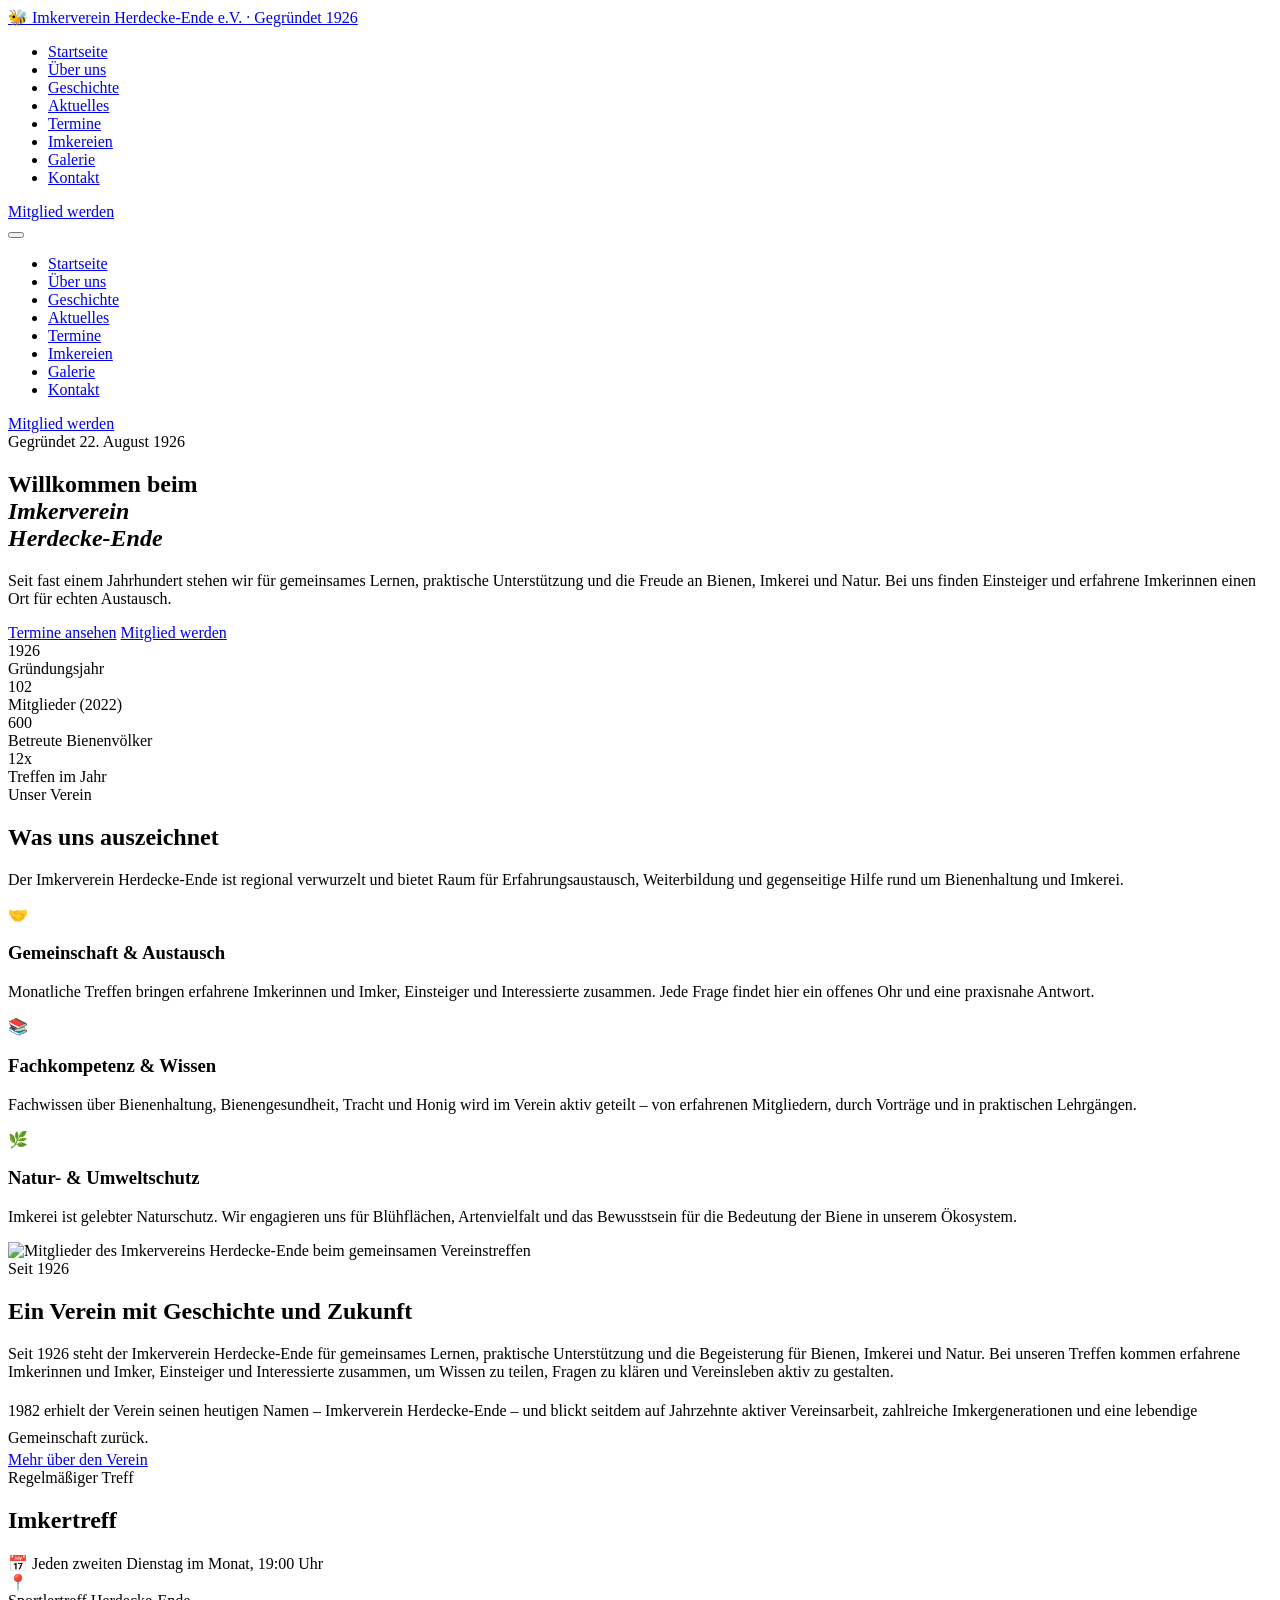
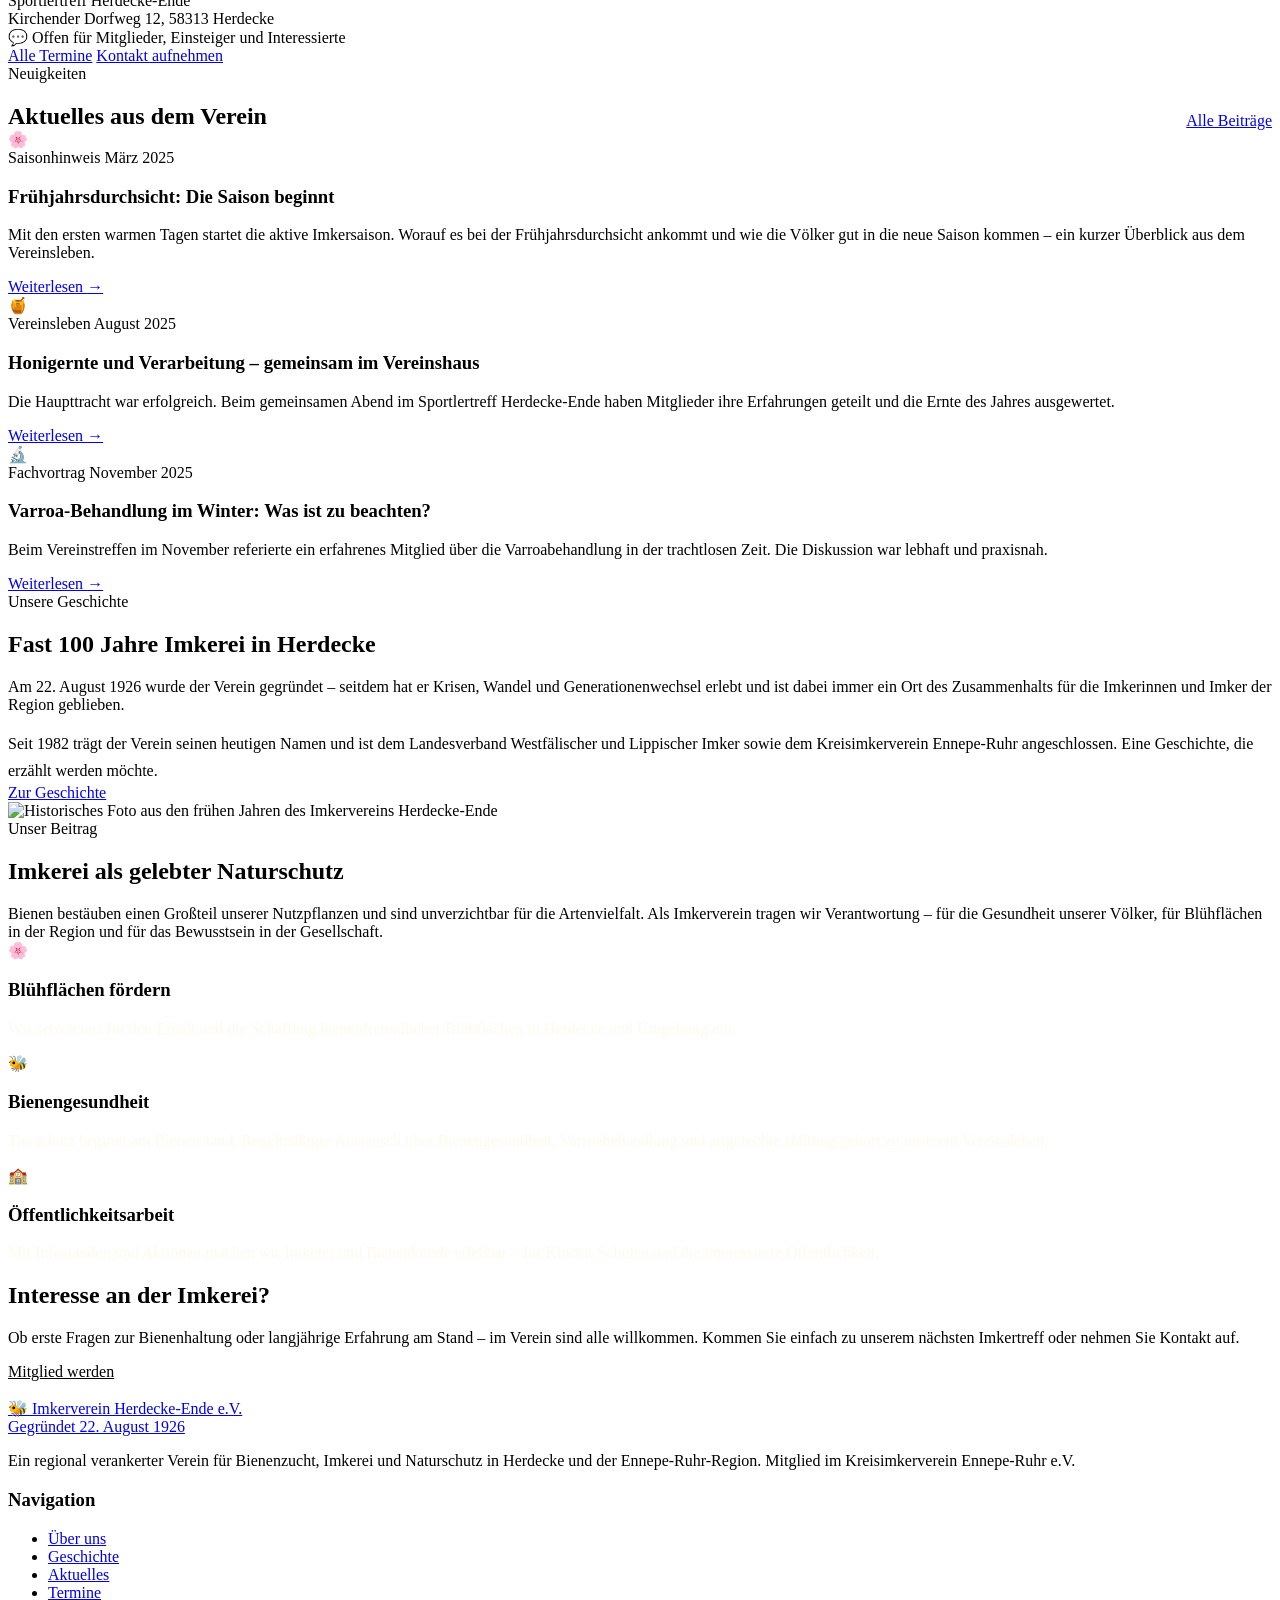
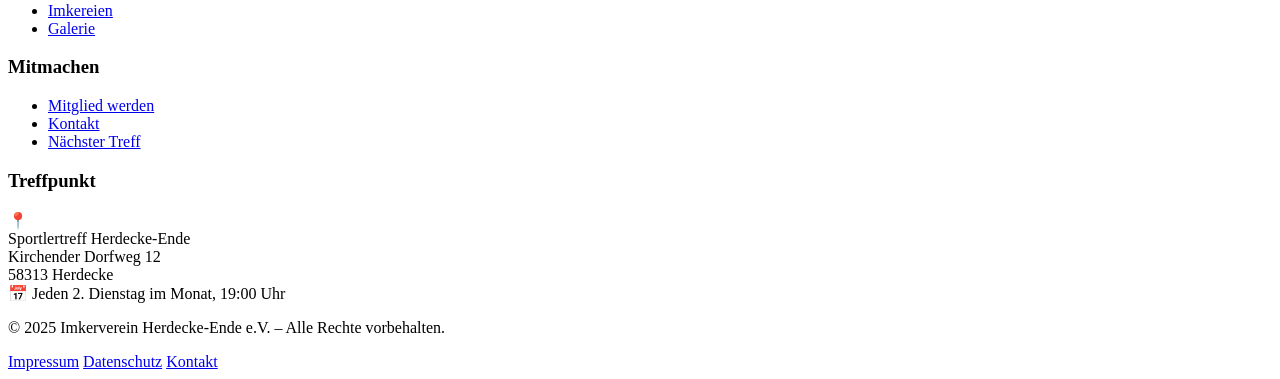
==== index.html @ 16ed1ea0 "Add files via upload" ====
<!DOCTYPE html>
<html lang="de">
<head>
  <meta charset="UTF-8">
  <meta name="viewport" content="width=device-width, initial-scale=1.0">
  <title>Imkerverein Herdecke-Ende e.V. – Seit 1926 für Bienen und Imkerei</title>
  <meta name="description" content="Der Imkerverein Herdecke-Ende e.V. vereint seit 1926 Imkerinnen und Imker aus der Region. Monatliche Treffen, Wissen, Gemeinschaft und Unterstützung für Einsteiger.">
  <meta name="robots" content="index, follow">
  <link rel="canonical" href="index.html">

  <!-- Favicon -->
  <link rel="icon" type="image/x-icon" href="icons/favicon.ico">

  <!-- Google Fonts -->
  <link rel="preconnect" href="https://fonts.googleapis.com">
  <link rel="preconnect" href="https://fonts.gstatic.com" crossorigin>
  <link href="https://fonts.googleapis.com/css2?family=Playfair+Display:ital,wght@0,400;0,600;0,700;1,400&family=Lora:ital,wght@0,400;0,500;1,400&family=Source+Sans+3:wght@300;400;500;600&display=swap" rel="stylesheet">

  <!-- Stylesheets -->
  <link rel="stylesheet" href="css/main.css">
  <link rel="stylesheet" href="css/components.css">
  <link rel="stylesheet" href="css/responsive.css">
</head>
<body>

  <!-- ============================================================
       SITE HEADER
       ============================================================ -->
  <header class="site-header" role="banner">
    <div class="container header-inner">

      <!-- Logo -->
      <a href="index.html" class="site-logo" aria-label="Imkerverein Herdecke-Ende e.V. – Zur Startseite">
        <span class="site-logo__icon" aria-hidden="true">🐝</span>
        <span class="site-logo__text">
          <span class="site-logo__name">Imkerverein Herdecke-Ende</span>
          <span class="site-logo__sub">e.V. · Gegründet 1926</span>
        </span>
      </a>

      <!-- Desktop Navigation -->
      <nav class="site-nav" aria-label="Hauptnavigation">
        <ul class="nav-list" role="list">
          <li class="nav-list__item"><a href="index.html" class="nav-list__link">Startseite</a></li>
          <li class="nav-list__item"><a href="ueber-uns.html" class="nav-list__link">Über uns</a></li>
          <li class="nav-list__item"><a href="geschichte.html" class="nav-list__link">Geschichte</a></li>
          <li class="nav-list__item"><a href="aktuelles.html" class="nav-list__link">Aktuelles</a></li>
          <li class="nav-list__item"><a href="termine.html" class="nav-list__link">Termine</a></li>
          <li class="nav-list__item"><a href="imkereien.html" class="nav-list__link">Imkereien</a></li>
          <li class="nav-list__item"><a href="galerie.html" class="nav-list__link">Galerie</a></li>
          <li class="nav-list__item"><a href="kontakt.html" class="nav-list__link">Kontakt</a></li>
        </ul>
        <a href="mitglied-werden.html" class="btn btn--primary btn--sm nav-cta">Mitglied werden</a>
      </nav>

      <!-- Hamburger Button (Mobile) -->
      <button class="hamburger" aria-label="Menü öffnen" aria-expanded="false" aria-controls="mobile-nav">
        <span class="hamburger__line"></span>
        <span class="hamburger__line"></span>
        <span class="hamburger__line"></span>
      </button>
    </div>
  </header>

  <!-- Mobile Navigation -->
  <nav class="mobile-nav" id="mobile-nav" aria-label="Mobile Navigation" aria-hidden="true">
    <ul class="mobile-nav__list" role="list">
      <li><a href="index.html" class="mobile-nav__link">Startseite</a></li>
      <li><a href="ueber-uns.html" class="mobile-nav__link">Über uns</a></li>
      <li><a href="geschichte.html" class="mobile-nav__link">Geschichte</a></li>
      <li><a href="aktuelles.html" class="mobile-nav__link">Aktuelles</a></li>
      <li><a href="termine.html" class="mobile-nav__link">Termine</a></li>
      <li><a href="imkereien.html" class="mobile-nav__link">Imkereien</a></li>
      <li><a href="galerie.html" class="mobile-nav__link">Galerie</a></li>
      <li><a href="kontakt.html" class="mobile-nav__link">Kontakt</a></li>
    </ul>
    <div class="mobile-nav__cta">
      <a href="mitglied-werden.html" class="btn btn--primary">Mitglied werden</a>
    </div>
  </nav>

  <!-- ============================================================
       MAIN CONTENT
       ============================================================ -->
  <main id="main-content">

    <!-- HERO SECTION -->
    <section class="hero" aria-label="Willkommensbanner">
      <!-- Bildplatzhalter: images/hero-bienenstand.jpg
           Motiv: Vereinsbienenstand im warmen Abendlicht -->
      <div
        class="hero__bg"
        style="background-image: url('images/hero-bienenstand.jpg');"
        role="img"
        aria-label="Bienenstand des Imkervereins Herdecke-Ende im Abendlicht"
      ></div>
      <div class="hero__overlay" aria-hidden="true"></div>

      <div class="container hero__content">
        <span class="hero__label">Gegründet 22. August 1926</span>
        <h1 class="hero__title">
          Willkommen beim<br>
          <em>Imkerverein<br>Herdecke-Ende</em>
        </h1>
        <p class="hero__sub">
          Seit fast einem Jahrhundert stehen wir für gemeinsames Lernen, praktische Unterstützung
          und die Freude an Bienen, Imkerei und Natur. Bei uns finden Einsteiger und erfahrene
          Imkerinnen einen Ort für echten Austausch.
        </p>
        <div class="hero__actions">
          <a href="termine.html" class="btn btn--primary btn--lg">Termine ansehen</a>
          <a href="mitglied-werden.html" class="btn btn--outline-light btn--lg">Mitglied werden</a>
        </div>
      </div>
    </section>

    <!-- STATISTIK-LEISTE -->
    <section class="stats-bar" aria-label="Vereinszahlen auf einen Blick">
      <div class="container">
        <div class="stats-grid">
          <div class="stat-item reveal">
            <div class="stat-item__number">1926</div>
            <div class="stat-item__label">Gründungsjahr</div>
          </div>
          <div class="stat-item reveal reveal--delay-1">
            <div class="stat-item__number">102</div>
            <div class="stat-item__label">Mitglieder (2022)</div>
          </div>
          <div class="stat-item reveal reveal--delay-2">
            <div class="stat-item__number">600</div>
            <div class="stat-item__label">Betreute Bienenvölker</div>
          </div>
          <div class="stat-item reveal reveal--delay-3">
            <div class="stat-item__number">12x</div>
            <div class="stat-item__label">Treffen im Jahr</div>
          </div>
        </div>
      </div>
    </section>

    <!-- WAS UNS AUSZEICHNET -->
    <section class="section" aria-labelledby="auszeichnet-heading">
      <div class="container">
        <div class="text-center" style="margin-bottom: var(--space-12);">
          <span class="section-label">Unser Verein</span>
          <h2 class="section-title" id="auszeichnet-heading">Was uns auszeichnet</h2>
          <p class="section-intro">
            Der Imkerverein Herdecke-Ende ist regional verwurzelt und bietet Raum für
            Erfahrungsaustausch, Weiterbildung und gegenseitige Hilfe rund um
            Bienenhaltung und Imkerei.
          </p>
        </div>

        <div class="feature-cards">
          <!-- Karte 1 -->
          <div class="feature-card reveal">
            <div class="feature-card__icon" aria-hidden="true">🤝</div>
            <h3 class="feature-card__title">Gemeinschaft & Austausch</h3>
            <p class="feature-card__text">
              Monatliche Treffen bringen erfahrene Imkerinnen und Imker, Einsteiger und
              Interessierte zusammen. Jede Frage findet hier ein offenes Ohr und eine
              praxisnahe Antwort.
            </p>
          </div>
          <!-- Karte 2 -->
          <div class="feature-card reveal reveal--delay-1">
            <div class="feature-card__icon" aria-hidden="true">📚</div>
            <h3 class="feature-card__title">Fachkompetenz & Wissen</h3>
            <p class="feature-card__text">
              Fachwissen über Bienenhaltung, Bienengesundheit, Tracht und Honig wird im
              Verein aktiv geteilt – von erfahrenen Mitgliedern, durch Vorträge und in
              praktischen Lehrgängen.
            </p>
          </div>
          <!-- Karte 3 -->
          <div class="feature-card reveal reveal--delay-2">
            <div class="feature-card__icon" aria-hidden="true">🌿</div>
            <h3 class="feature-card__title">Natur- & Umweltschutz</h3>
            <p class="feature-card__text">
              Imkerei ist gelebter Naturschutz. Wir engagieren uns für Blühflächen,
              Artenvielfalt und das Bewusstsein für die Bedeutung der Biene in
              unserem Ökosystem.
            </p>
          </div>
        </div>
      </div>
    </section>

    <!-- ÜBER UNS VORSCHAU -->
    <section class="section section--alt" aria-labelledby="intro-heading">
      <div class="container">
        <div class="info-split">
          <div class="info-split__image reveal">
            <!-- Bildplatzhalter: images/verein-treffen.jpg
                 Motiv: Vereinsmitglieder im Austausch bei einem Imkertreff -->
            <img
              src="images/verein-treffen.jpg"
              alt="Mitglieder des Imkervereins Herdecke-Ende beim gemeinsamen Vereinstreffen"
              class="info-split__img"
            >
          </div>
          <div class="info-split__content reveal reveal--delay-1">
            <span class="section-label">Seit 1926</span>
            <h2 class="section-title" id="intro-heading">Ein Verein mit Geschichte und Zukunft</h2>
            <p class="section-intro" style="margin-bottom: var(--space-5);">
              Seit 1926 steht der Imkerverein Herdecke-Ende für gemeinsames Lernen, praktische
              Unterstützung und die Begeisterung für Bienen, Imkerei und Natur. Bei unseren
              Treffen kommen erfahrene Imkerinnen und Imker, Einsteiger und Interessierte
              zusammen, um Wissen zu teilen, Fragen zu klären und Vereinsleben aktiv zu gestalten.
            </p>
            <p style="font-size: var(--fs-sm); color: var(--color-text-muted); line-height: 1.7; margin-bottom: var(--space-8);">
              1982 erhielt der Verein seinen heutigen Namen – Imkerverein Herdecke-Ende –
              und blickt seitdem auf Jahrzehnte aktiver Vereinsarbeit, zahlreiche
              Imkergenerationen und eine lebendige Gemeinschaft zurück.
            </p>
            <a href="ueber-uns.html" class="btn btn--secondary">Mehr über den Verein</a>
          </div>
        </div>
      </div>
    </section>

    <!-- IMKERTREFF-HIGHLIGHT -->
    <section class="section" aria-labelledby="treff-heading">
      <div class="container">
        <div class="treff-highlight reveal" role="region" aria-labelledby="treff-heading">
          <div class="treff-highlight__info">
            <span class="treff-highlight__label">Regelmäßiger Treff</span>
            <h2 class="treff-highlight__title" id="treff-heading">Imkertreff</h2>
            <div class="treff-highlight__details">
              <div class="treff-detail">
                <span class="treff-detail__icon" aria-hidden="true">📅</span>
                <span>Jeden zweiten Dienstag im Monat, 19:00 Uhr</span>
              </div>
              <div class="treff-detail">
                <span class="treff-detail__icon" aria-hidden="true">📍</span>
                <address style="font-style: normal;">
                  Sportlertreff Herdecke-Ende<br>
                  Kirchender Dorfweg 12, 58313 Herdecke
                </address>
              </div>
              <div class="treff-detail">
                <span class="treff-detail__icon" aria-hidden="true">💬</span>
                <span>Offen für Mitglieder, Einsteiger und Interessierte</span>
              </div>
            </div>
          </div>
          <div class="treff-highlight__action">
            <a href="termine.html" class="btn btn--outline-light">Alle Termine</a>
            <a href="kontakt.html" class="btn btn--outline-light">Kontakt aufnehmen</a>
          </div>
        </div>
      </div>
    </section>

    <!-- NEUIGKEITEN VORSCHAU -->
    <section class="section section--alt" aria-labelledby="news-heading">
      <div class="container">
        <div style="display: flex; align-items: flex-end; justify-content: space-between; margin-bottom: var(--space-10); flex-wrap: wrap; gap: var(--space-4);">
          <div>
            <span class="section-label">Neuigkeiten</span>
            <h2 class="section-title" id="news-heading" style="margin-bottom: 0;">Aktuelles aus dem Verein</h2>
          </div>
          <a href="aktuelles.html" class="btn btn--secondary btn--sm">Alle Beiträge</a>
        </div>

        <div class="news-grid">
          <!-- News-Karte 1 -->
          <article class="news-card reveal" aria-label="Beitrag: Frühjahrsstart 2025">
            <!-- Bildplatzhalter: images/news-fruehjahr.jpg – Motiv: Frühjahrsdurchsicht am Bienenvolk -->
            <div class="news-card__img news-card__img--placeholder" aria-label="Imker bei der Frühjahrsdurchsicht">🌸</div>
            <div class="news-card__body">
              <div class="news-card__meta">
                <span class="news-card__category">Saisonhinweis</span>
                <span class="news-card__date">März 2025</span>
              </div>
              <h3 class="news-card__title">Frühjahrsdurchsicht: Die Saison beginnt</h3>
              <p class="news-card__text">
                Mit den ersten warmen Tagen startet die aktive Imkersaison. Worauf es bei der
                Frühjahrsdurchsicht ankommt und wie die Völker gut in die neue Saison kommen –
                ein kurzer Überblick aus dem Vereinsleben.
              </p>
              <a href="aktuelles.html" class="card__link">Weiterlesen <span class="arrow" aria-hidden="true">→</span></a>
            </div>
          </article>

          <!-- News-Karte 2 -->
          <article class="news-card reveal reveal--delay-1" aria-label="Beitrag: Honigernte">
            <!-- Bildplatzhalter: images/news-honigernte.jpg – Motiv: Honigwaben oder Honigernte -->
            <div class="news-card__img news-card__img--placeholder" aria-label="Honigwaben bei der Ernte">🍯</div>
            <div class="news-card__body">
              <div class="news-card__meta">
                <span class="news-card__category">Vereinsleben</span>
                <span class="news-card__date">August 2025</span>
              </div>
              <h3 class="news-card__title">Honigernte und Verarbeitung – gemeinsam im Vereinshaus</h3>
              <p class="news-card__text">
                Die Haupttracht war erfolgreich. Beim gemeinsamen Abend im Sportlertreff
                Herdecke-Ende haben Mitglieder ihre Erfahrungen geteilt und die Ernte des
                Jahres ausgewertet.
              </p>
              <a href="aktuelles.html" class="card__link">Weiterlesen <span class="arrow" aria-hidden="true">→</span></a>
            </div>
          </article>

          <!-- News-Karte 3 -->
          <article class="news-card reveal reveal--delay-2" aria-label="Beitrag: Vortrag Bienengesundheit">
            <!-- Bildplatzhalter: images/news-vortrag.jpg – Motiv: Vortrag oder gemeinsames Lernen -->
            <div class="news-card__img news-card__img--placeholder" aria-label="Fachvortrag im Vereinsraum">🔬</div>
            <div class="news-card__body">
              <div class="news-card__meta">
                <span class="news-card__category">Fachvortrag</span>
                <span class="news-card__date">November 2025</span>
              </div>
              <h3 class="news-card__title">Varroa-Behandlung im Winter: Was ist zu beachten?</h3>
              <p class="news-card__text">
                Beim Vereinstreffen im November referierte ein erfahrenes Mitglied über die
                Varroabehandlung in der trachtlosen Zeit. Die Diskussion war lebhaft und
                praxisnah.
              </p>
              <a href="aktuelles.html" class="card__link">Weiterlesen <span class="arrow" aria-hidden="true">→</span></a>
            </div>
          </article>
        </div>
      </div>
    </section>

    <!-- GESCHICHTE VORSCHAU -->
    <section class="section" aria-labelledby="history-preview-heading">
      <div class="container">
        <div class="info-split info-split--reverse">
          <div class="info-split__content reveal">
            <span class="section-label">Unsere Geschichte</span>
            <h2 class="section-title" id="history-preview-heading">Fast 100 Jahre Imkerei in Herdecke</h2>
            <p class="section-intro" style="margin-bottom: var(--space-5);">
              Am 22. August 1926 wurde der Verein gegründet – seitdem hat er Krisen,
              Wandel und Generationenwechsel erlebt und ist dabei immer ein Ort des
              Zusammenhalts für die Imkerinnen und Imker der Region geblieben.
            </p>
            <p style="font-size: var(--fs-sm); color: var(--color-text-muted); line-height: 1.7; margin-bottom: var(--space-8);">
              Seit 1982 trägt der Verein seinen heutigen Namen und ist dem Landesverband
              Westfälischer und Lippischer Imker sowie dem Kreisimkerverein Ennepe-Ruhr
              angeschlossen. Eine Geschichte, die erzählt werden möchte.
            </p>
            <a href="geschichte.html" class="btn btn--secondary">Zur Geschichte</a>
          </div>
          <div class="info-split__image reveal reveal--delay-1">
            <!-- Bildplatzhalter: images/geschichte-altes-foto.jpg
                 Motiv: historisch anmutendes Vereins- oder Imkereifoto -->
            <img
              src="images/geschichte-altes-foto.jpg"
              alt="Historisches Foto aus den frühen Jahren des Imkervereins Herdecke-Ende"
              class="info-split__img"
            >
          </div>
        </div>
      </div>
    </section>

    <!-- VERTRAUEN / NATURSCHUTZ -->
    <section class="section section--dark" aria-labelledby="naturschutz-heading">
      <div class="container">
        <div class="text-center">
          <span class="section-label" style="color: var(--color-honey-light);">Unser Beitrag</span>
          <h2 class="section-title section-title--light" id="naturschutz-heading">Imkerei als gelebter Naturschutz</h2>
          <p class="section-intro section-intro--light" style="margin: 0 auto var(--space-12);">
            Bienen bestäuben einen Großteil unserer Nutzpflanzen und sind unverzichtbar für die Artenvielfalt.
            Als Imkerverein tragen wir Verantwortung – für die Gesundheit unserer Völker,
            für Blühflächen in der Region und für das Bewusstsein in der Gesellschaft.
          </p>

          <div class="feature-cards" style="margin-top: var(--space-8);">
            <div class="feature-card reveal" style="background: rgba(255,255,255,0.07); border-color: rgba(255,255,255,0.12);">
              <div class="feature-card__icon" aria-hidden="true">🌸</div>
              <h3 class="feature-card__title" style="color: var(--color-cream);">Blühflächen fördern</h3>
              <p class="feature-card__text" style="color: rgba(253,246,227,0.7);">
                Wir setzen uns für den Erhalt und die Schaffung bienenfreundlicher Blühflächen
                in Herdecke und Umgebung ein.
              </p>
            </div>
            <div class="feature-card reveal reveal--delay-1" style="background: rgba(255,255,255,0.07); border-color: rgba(255,255,255,0.12);">
              <div class="feature-card__icon" aria-hidden="true">🐝</div>
              <h3 class="feature-card__title" style="color: var(--color-cream);">Bienengesundheit</h3>
              <p class="feature-card__text" style="color: rgba(253,246,227,0.7);">
                Tierschutz beginnt am Bienenstand. Regelmäßiger Austausch über Bienengesundheit,
                Varroabehandlung und artgerechte Haltung gehört zu unserem Vereinsleben.
              </p>
            </div>
            <div class="feature-card reveal reveal--delay-2" style="background: rgba(255,255,255,0.07); border-color: rgba(255,255,255,0.12);">
              <div class="feature-card__icon" aria-hidden="true">🏫</div>
              <h3 class="feature-card__title" style="color: var(--color-cream);">Öffentlichkeitsarbeit</h3>
              <p class="feature-card__text" style="color: rgba(253,246,227,0.7);">
                Mit Infoständen und Aktionen machen wir Imkerei und Bienenkunde erlebbar –
                für Kinder, Schulen und die interessierte Öffentlichkeit.
              </p>
            </div>
          </div>
        </div>
      </div>
    </section>

    <!-- CALL TO ACTION – MITGLIEDSCHAFT -->
    <section class="section" aria-labelledby="cta-heading">
      <div class="container">
        <div class="antrag-box reveal">
          <div class="antrag-box__content">
            <h2 class="antrag-box__title" id="cta-heading">Interesse an der Imkerei?</h2>
            <p class="antrag-box__text">
              Ob erste Fragen zur Bienenhaltung oder langjährige Erfahrung am Stand –
              im Verein sind alle willkommen. Kommen Sie einfach zu unserem nächsten
              Imkertreff oder nehmen Sie Kontakt auf.
            </p>
          </div>
          <div style="display: flex; flex-direction: column; gap: var(--space-4); flex-shrink: 0;">
            <a href="mitglied-werden.html" class="btn btn--secondary" style="background: white; color: var(--color-honey-dark); border-color: white;">Mitglied werden</a>
            <a href="kontakt.html" class="btn btn--outline-light" style="border-color: rgba(255,255,255,0.5); color: white;">Kontakt aufnehmen</a>
          </div>
        </div>
      </div>
    </section>

  </main>

  <!-- ============================================================
       SITE FOOTER
       ============================================================ -->
  <footer class="site-footer" role="contentinfo">
    <div class="container">
      <div class="footer-grid">

        <!-- Marken-Spalte -->
        <div class="footer-brand">
          <a href="index.html" class="footer-brand__logo" aria-label="Zur Startseite">
            <span class="footer-brand__icon" aria-hidden="true">🐝</span>
            <span>
              <span class="footer-brand__name">Imkerverein Herdecke-Ende e.V.</span><br>
              <span class="footer-brand__sub">Gegründet 22. August 1926</span>
            </span>
          </a>
          <p class="footer-brand__desc">
            Ein regional verankerter Verein für Bienenzucht, Imkerei und
            Naturschutz in Herdecke und der Ennepe-Ruhr-Region.
            Mitglied im Kreisimkerverein Ennepe-Ruhr e.V.
          </p>
        </div>

        <!-- Navigation -->
        <div class="footer-col">
          <h3 class="footer-col__title">Navigation</h3>
          <ul class="footer-col__list" role="list">
            <li><a href="ueber-uns.html" class="footer-col__link">Über uns</a></li>
            <li><a href="geschichte.html" class="footer-col__link">Geschichte</a></li>
            <li><a href="aktuelles.html" class="footer-col__link">Aktuelles</a></li>
            <li><a href="termine.html" class="footer-col__link">Termine</a></li>
            <li><a href="imkereien.html" class="footer-col__link">Imkereien</a></li>
            <li><a href="galerie.html" class="footer-col__link">Galerie</a></li>
          </ul>
        </div>

        <!-- Mitgliedschaft -->
        <div class="footer-col">
          <h3 class="footer-col__title">Mitmachen</h3>
          <ul class="footer-col__list" role="list">
            <li><a href="mitglied-werden.html" class="footer-col__link">Mitglied werden</a></li>
            <li><a href="kontakt.html" class="footer-col__link">Kontakt</a></li>
            <li><a href="termine.html" class="footer-col__link">Nächster Treff</a></li>
          </ul>
        </div>

        <!-- Kontakt -->
        <div class="footer-col">
          <h3 class="footer-col__title">Treffpunkt</h3>
          <div class="footer-contact__item">
            <span class="footer-contact__icon" aria-hidden="true">📍</span>
            <address style="font-style: normal;">
              Sportlertreff Herdecke-Ende<br>
              Kirchender Dorfweg 12<br>
              58313 Herdecke
            </address>
          </div>
          <div class="footer-contact__item">
            <span class="footer-contact__icon" aria-hidden="true">📅</span>
            <span>Jeden 2. Dienstag im Monat, 19:00 Uhr</span>
          </div>
        </div>
      </div>

      <!-- Footer-Bottom -->
      <div class="footer-bottom">
        <p class="footer-bottom__copy">
          &copy; 2025 Imkerverein Herdecke-Ende e.V. – Alle Rechte vorbehalten.
        </p>
        <nav class="footer-bottom__links" aria-label="Rechtliche Links">
          <a href="impressum.html" class="footer-bottom__link">Impressum</a>
          <a href="datenschutz.html" class="footer-bottom__link">Datenschutz</a>
          <a href="kontakt.html" class="footer-bottom__link">Kontakt</a>
        </nav>
      </div>
    </div>
  </footer>

  <!-- JavaScript -->
  <script src="js/nav.js"></script>
  <script src="js/scroll.js"></script>
</body>
</html>
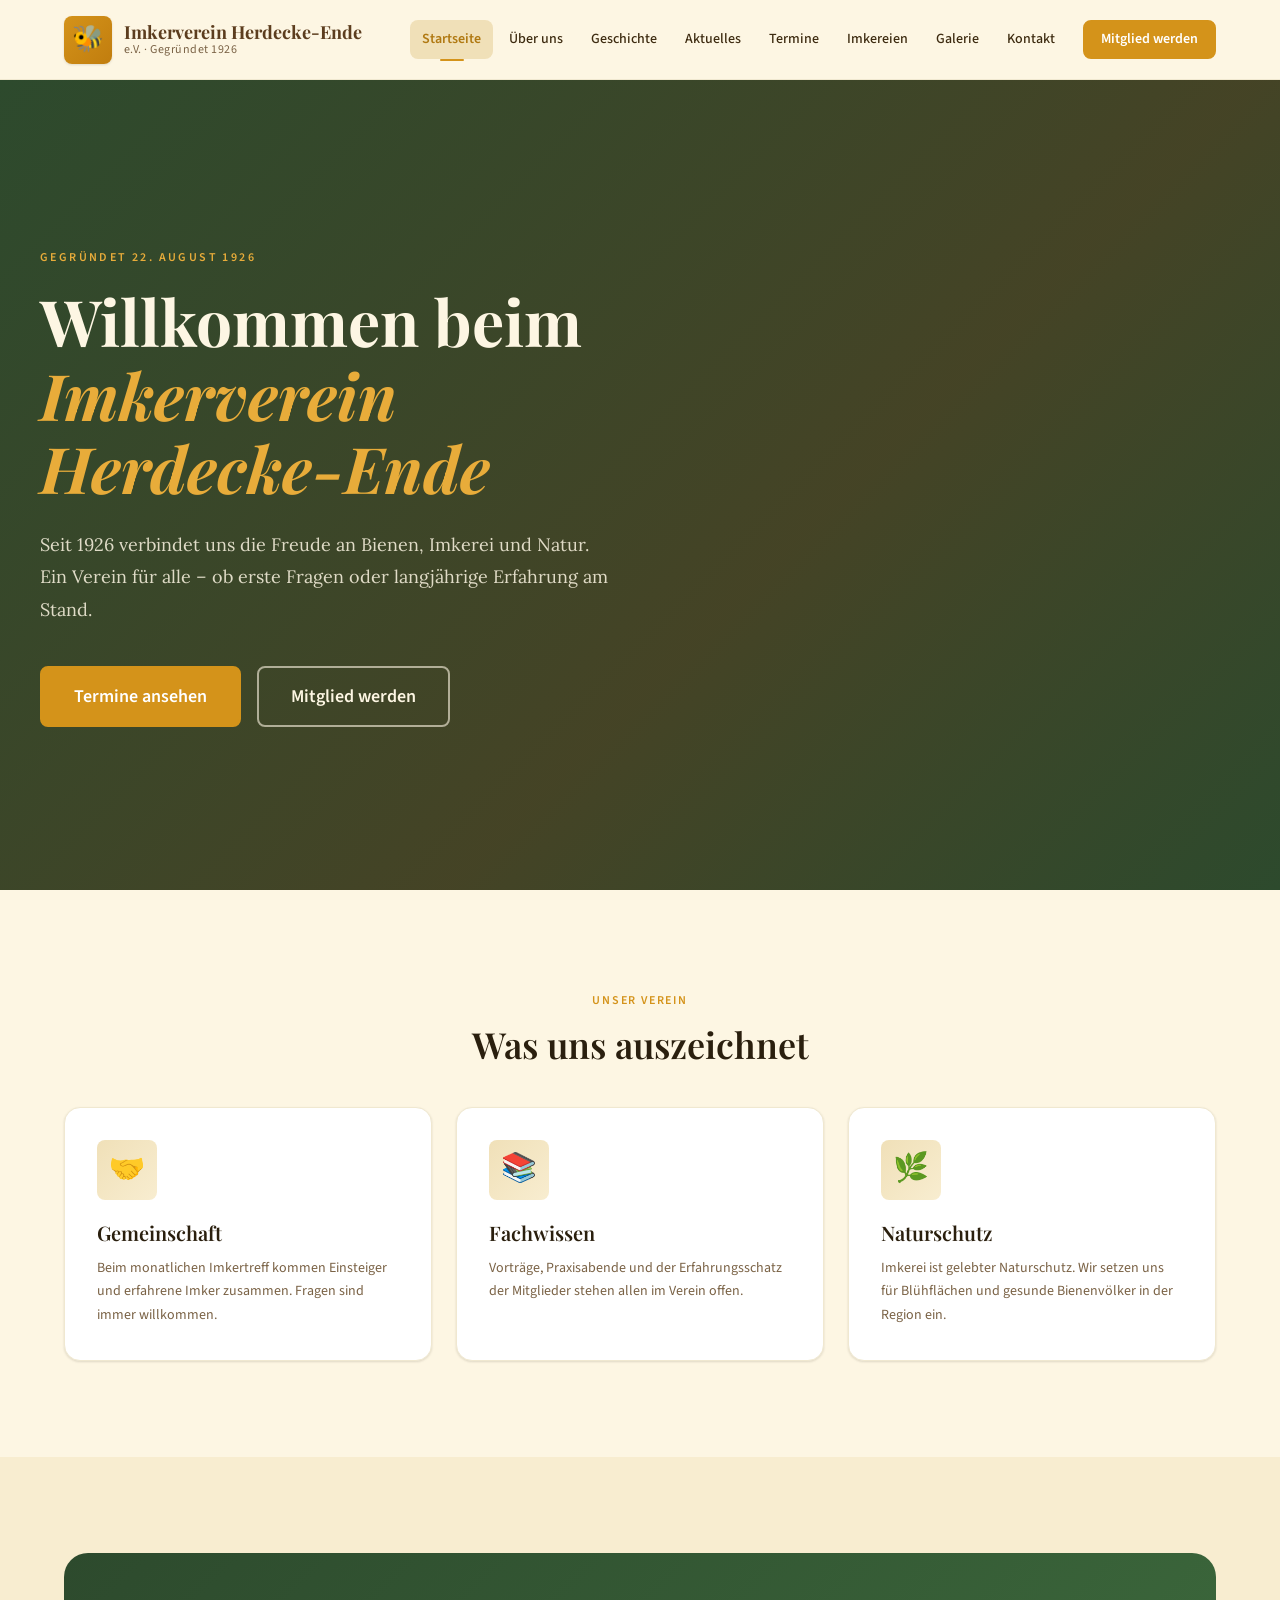
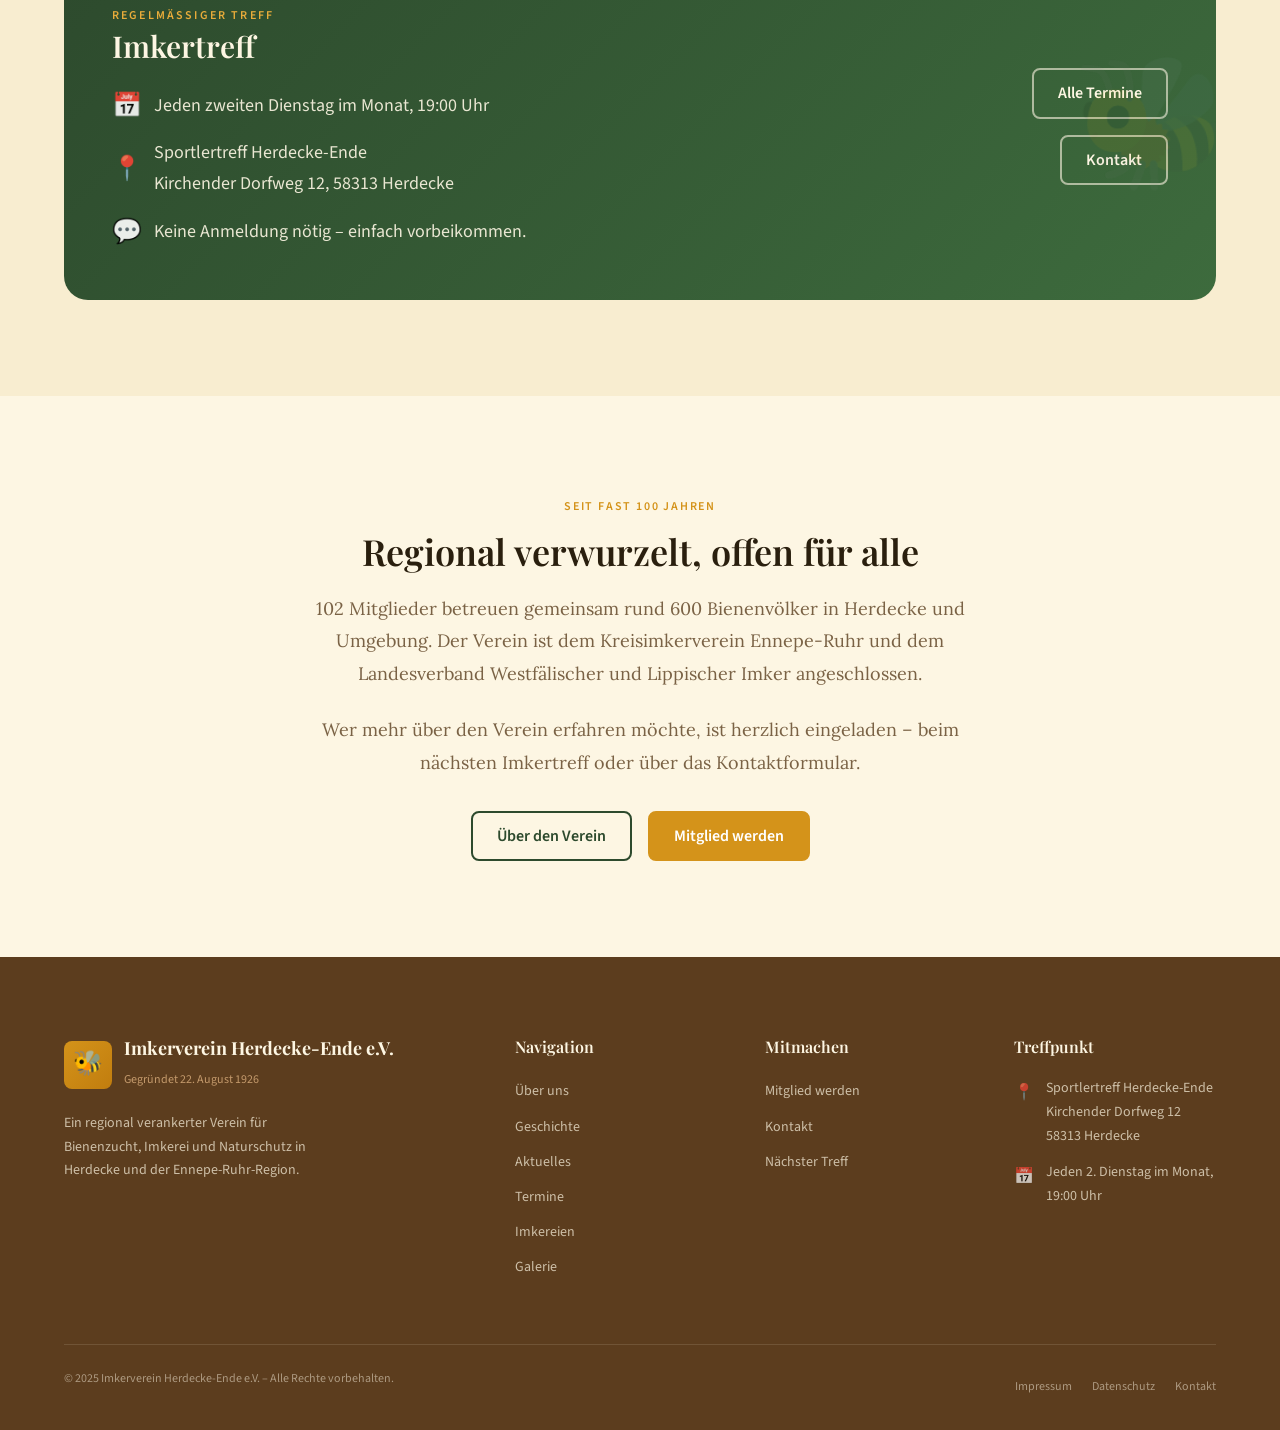
==== commit 992197c3: "Add files via upload" ====
--- a/index.html
+++ b/index.html
@@ -4,32 +4,20 @@
   <meta charset="UTF-8">
   <meta name="viewport" content="width=device-width, initial-scale=1.0">
   <title>Imkerverein Herdecke-Ende e.V. – Seit 1926 für Bienen und Imkerei</title>
-  <meta name="description" content="Der Imkerverein Herdecke-Ende e.V. vereint seit 1926 Imkerinnen und Imker aus der Region. Monatliche Treffen, Wissen, Gemeinschaft und Unterstützung für Einsteiger.">
-  <meta name="robots" content="index, follow">
+  <meta name="description" content="Der Imkerverein Herdecke-Ende e.V. vereint seit 1926 Imkerinnen und Imker aus der Region. Monatliche Treffen, Fachwissen und Gemeinschaft – offen für Einsteiger und Erfahrene.">
   <link rel="canonical" href="index.html">
-
-  <!-- Favicon -->
   <link rel="icon" type="image/x-icon" href="icons/favicon.ico">
-
-  <!-- Google Fonts -->
   <link rel="preconnect" href="https://fonts.googleapis.com">
   <link rel="preconnect" href="https://fonts.gstatic.com" crossorigin>
   <link href="https://fonts.googleapis.com/css2?family=Playfair+Display:ital,wght@0,400;0,600;0,700;1,400&family=Lora:ital,wght@0,400;0,500;1,400&family=Source+Sans+3:wght@300;400;500;600&display=swap" rel="stylesheet">
-
-  <!-- Stylesheets -->
   <link rel="stylesheet" href="css/main.css">
   <link rel="stylesheet" href="css/components.css">
   <link rel="stylesheet" href="css/responsive.css">
 </head>
 <body>
 
-  <!-- ============================================================
-       SITE HEADER
-       ============================================================ -->
   <header class="site-header" role="banner">
     <div class="container header-inner">
-
-      <!-- Logo -->
       <a href="index.html" class="site-logo" aria-label="Imkerverein Herdecke-Ende e.V. – Zur Startseite">
         <span class="site-logo__icon" aria-hidden="true">🐝</span>
         <span class="site-logo__text">
@@ -37,8 +25,6 @@
           <span class="site-logo__sub">e.V. · Gegründet 1926</span>
         </span>
       </a>
-
-      <!-- Desktop Navigation -->
       <nav class="site-nav" aria-label="Hauptnavigation">
         <ul class="nav-list" role="list">
           <li class="nav-list__item"><a href="index.html" class="nav-list__link">Startseite</a></li>
@@ -52,8 +38,6 @@
         </ul>
         <a href="mitglied-werden.html" class="btn btn--primary btn--sm nav-cta">Mitglied werden</a>
       </nav>
-
-      <!-- Hamburger Button (Mobile) -->
       <button class="hamburger" aria-label="Menü öffnen" aria-expanded="false" aria-controls="mobile-nav">
         <span class="hamburger__line"></span>
         <span class="hamburger__line"></span>
@@ -62,7 +46,6 @@
     </div>
   </header>
 
-  <!-- Mobile Navigation -->
   <nav class="mobile-nav" id="mobile-nav" aria-label="Mobile Navigation" aria-hidden="true">
     <ul class="mobile-nav__list" role="list">
       <li><a href="index.html" class="mobile-nav__link">Startseite</a></li>
@@ -79,15 +62,11 @@
     </div>
   </nav>
 
-  <!-- ============================================================
-       MAIN CONTENT
-       ============================================================ -->
   <main id="main-content">
 
-    <!-- HERO SECTION -->
+    <!-- HERO -->
     <section class="hero" aria-label="Willkommensbanner">
-      <!-- Bildplatzhalter: images/hero-bienenstand.jpg
-           Motiv: Vereinsbienenstand im warmen Abendlicht -->
+      <!-- images/hero-bienenstand.jpg – Bienenstand im warmen Abendlicht -->
       <div
         class="hero__bg"
         style="background-image: url('images/hero-bienenstand.jpg');"
@@ -95,7 +74,6 @@
         aria-label="Bienenstand des Imkervereins Herdecke-Ende im Abendlicht"
       ></div>
       <div class="hero__overlay" aria-hidden="true"></div>
-
       <div class="container hero__content">
         <span class="hero__label">Gegründet 22. August 1926</span>
         <h1 class="hero__title">
@@ -103,9 +81,8 @@
           <em>Imkerverein<br>Herdecke-Ende</em>
         </h1>
         <p class="hero__sub">
-          Seit fast einem Jahrhundert stehen wir für gemeinsames Lernen, praktische Unterstützung
-          und die Freude an Bienen, Imkerei und Natur. Bei uns finden Einsteiger und erfahrene
-          Imkerinnen einen Ort für echten Austausch.
+          Seit 1926 verbindet uns die Freude an Bienen, Imkerei und Natur.
+          Ein Verein für alle – ob erste Fragen oder langjährige Erfahrung am Stand.
         </p>
         <div class="hero__actions">
           <a href="termine.html" class="btn btn--primary btn--lg">Termine ansehen</a>
@@ -114,113 +91,44 @@
       </div>
     </section>
 
-    <!-- STATISTIK-LEISTE -->
-    <section class="stats-bar" aria-label="Vereinszahlen auf einen Blick">
-      <div class="container">
-        <div class="stats-grid">
-          <div class="stat-item reveal">
-            <div class="stat-item__number">1926</div>
-            <div class="stat-item__label">Gründungsjahr</div>
-          </div>
-          <div class="stat-item reveal reveal--delay-1">
-            <div class="stat-item__number">102</div>
-            <div class="stat-item__label">Mitglieder (2022)</div>
-          </div>
-          <div class="stat-item reveal reveal--delay-2">
-            <div class="stat-item__number">600</div>
-            <div class="stat-item__label">Betreute Bienenvölker</div>
-          </div>
-          <div class="stat-item reveal reveal--delay-3">
-            <div class="stat-item__number">12x</div>
-            <div class="stat-item__label">Treffen im Jahr</div>
-          </div>
-        </div>
-      </div>
-    </section>
-
     <!-- WAS UNS AUSZEICHNET -->
     <section class="section" aria-labelledby="auszeichnet-heading">
       <div class="container">
-        <div class="text-center" style="margin-bottom: var(--space-12);">
+        <div class="text-center" style="margin-bottom: var(--space-10);">
           <span class="section-label">Unser Verein</span>
           <h2 class="section-title" id="auszeichnet-heading">Was uns auszeichnet</h2>
-          <p class="section-intro">
-            Der Imkerverein Herdecke-Ende ist regional verwurzelt und bietet Raum für
-            Erfahrungsaustausch, Weiterbildung und gegenseitige Hilfe rund um
-            Bienenhaltung und Imkerei.
-          </p>
-        </div>
-
+        </div>
         <div class="feature-cards">
-          <!-- Karte 1 -->
           <div class="feature-card reveal">
             <div class="feature-card__icon" aria-hidden="true">🤝</div>
-            <h3 class="feature-card__title">Gemeinschaft & Austausch</h3>
+            <h3 class="feature-card__title">Gemeinschaft</h3>
             <p class="feature-card__text">
-              Monatliche Treffen bringen erfahrene Imkerinnen und Imker, Einsteiger und
-              Interessierte zusammen. Jede Frage findet hier ein offenes Ohr und eine
-              praxisnahe Antwort.
+              Beim monatlichen Imkertreff kommen Einsteiger und erfahrene Imker zusammen.
+              Fragen sind immer willkommen.
             </p>
           </div>
-          <!-- Karte 2 -->
           <div class="feature-card reveal reveal--delay-1">
             <div class="feature-card__icon" aria-hidden="true">📚</div>
-            <h3 class="feature-card__title">Fachkompetenz & Wissen</h3>
+            <h3 class="feature-card__title">Fachwissen</h3>
             <p class="feature-card__text">
-              Fachwissen über Bienenhaltung, Bienengesundheit, Tracht und Honig wird im
-              Verein aktiv geteilt – von erfahrenen Mitgliedern, durch Vorträge und in
-              praktischen Lehrgängen.
+              Vorträge, Praxisabende und der Erfahrungsschatz der Mitglieder
+              stehen allen im Verein offen.
             </p>
           </div>
-          <!-- Karte 3 -->
           <div class="feature-card reveal reveal--delay-2">
             <div class="feature-card__icon" aria-hidden="true">🌿</div>
-            <h3 class="feature-card__title">Natur- & Umweltschutz</h3>
+            <h3 class="feature-card__title">Naturschutz</h3>
             <p class="feature-card__text">
-              Imkerei ist gelebter Naturschutz. Wir engagieren uns für Blühflächen,
-              Artenvielfalt und das Bewusstsein für die Bedeutung der Biene in
-              unserem Ökosystem.
+              Imkerei ist gelebter Naturschutz. Wir setzen uns für Blühflächen
+              und gesunde Bienenvölker in der Region ein.
             </p>
           </div>
         </div>
       </div>
     </section>
 
-    <!-- ÜBER UNS VORSCHAU -->
-    <section class="section section--alt" aria-labelledby="intro-heading">
-      <div class="container">
-        <div class="info-split">
-          <div class="info-split__image reveal">
-            <!-- Bildplatzhalter: images/verein-treffen.jpg
-                 Motiv: Vereinsmitglieder im Austausch bei einem Imkertreff -->
-            <img
-              src="images/verein-treffen.jpg"
-              alt="Mitglieder des Imkervereins Herdecke-Ende beim gemeinsamen Vereinstreffen"
-              class="info-split__img"
-            >
-          </div>
-          <div class="info-split__content reveal reveal--delay-1">
-            <span class="section-label">Seit 1926</span>
-            <h2 class="section-title" id="intro-heading">Ein Verein mit Geschichte und Zukunft</h2>
-            <p class="section-intro" style="margin-bottom: var(--space-5);">
-              Seit 1926 steht der Imkerverein Herdecke-Ende für gemeinsames Lernen, praktische
-              Unterstützung und die Begeisterung für Bienen, Imkerei und Natur. Bei unseren
-              Treffen kommen erfahrene Imkerinnen und Imker, Einsteiger und Interessierte
-              zusammen, um Wissen zu teilen, Fragen zu klären und Vereinsleben aktiv zu gestalten.
-            </p>
-            <p style="font-size: var(--fs-sm); color: var(--color-text-muted); line-height: 1.7; margin-bottom: var(--space-8);">
-              1982 erhielt der Verein seinen heutigen Namen – Imkerverein Herdecke-Ende –
-              und blickt seitdem auf Jahrzehnte aktiver Vereinsarbeit, zahlreiche
-              Imkergenerationen und eine lebendige Gemeinschaft zurück.
-            </p>
-            <a href="ueber-uns.html" class="btn btn--secondary">Mehr über den Verein</a>
-          </div>
-        </div>
-      </div>
-    </section>
-
-    <!-- IMKERTREFF-HIGHLIGHT -->
-    <section class="section" aria-labelledby="treff-heading">
+    <!-- IMKERTREFF -->
+    <section class="section section--alt" aria-labelledby="treff-heading">
       <div class="container">
         <div class="treff-highlight reveal" role="region" aria-labelledby="treff-heading">
           <div class="treff-highlight__info">
@@ -240,194 +148,44 @@
               </div>
               <div class="treff-detail">
                 <span class="treff-detail__icon" aria-hidden="true">💬</span>
-                <span>Offen für Mitglieder, Einsteiger und Interessierte</span>
+                <span>Keine Anmeldung nötig – einfach vorbeikommen.</span>
               </div>
             </div>
           </div>
           <div class="treff-highlight__action">
             <a href="termine.html" class="btn btn--outline-light">Alle Termine</a>
-            <a href="kontakt.html" class="btn btn--outline-light">Kontakt aufnehmen</a>
-          </div>
-        </div>
-      </div>
-    </section>
-
-    <!-- NEUIGKEITEN VORSCHAU -->
-    <section class="section section--alt" aria-labelledby="news-heading">
-      <div class="container">
-        <div style="display: flex; align-items: flex-end; justify-content: space-between; margin-bottom: var(--space-10); flex-wrap: wrap; gap: var(--space-4);">
-          <div>
-            <span class="section-label">Neuigkeiten</span>
-            <h2 class="section-title" id="news-heading" style="margin-bottom: 0;">Aktuelles aus dem Verein</h2>
-          </div>
-          <a href="aktuelles.html" class="btn btn--secondary btn--sm">Alle Beiträge</a>
-        </div>
-
-        <div class="news-grid">
-          <!-- News-Karte 1 -->
-          <article class="news-card reveal" aria-label="Beitrag: Frühjahrsstart 2025">
-            <!-- Bildplatzhalter: images/news-fruehjahr.jpg – Motiv: Frühjahrsdurchsicht am Bienenvolk -->
-            <div class="news-card__img news-card__img--placeholder" aria-label="Imker bei der Frühjahrsdurchsicht">🌸</div>
-            <div class="news-card__body">
-              <div class="news-card__meta">
-                <span class="news-card__category">Saisonhinweis</span>
-                <span class="news-card__date">März 2025</span>
-              </div>
-              <h3 class="news-card__title">Frühjahrsdurchsicht: Die Saison beginnt</h3>
-              <p class="news-card__text">
-                Mit den ersten warmen Tagen startet die aktive Imkersaison. Worauf es bei der
-                Frühjahrsdurchsicht ankommt und wie die Völker gut in die neue Saison kommen –
-                ein kurzer Überblick aus dem Vereinsleben.
-              </p>
-              <a href="aktuelles.html" class="card__link">Weiterlesen <span class="arrow" aria-hidden="true">→</span></a>
-            </div>
-          </article>
-
-          <!-- News-Karte 2 -->
-          <article class="news-card reveal reveal--delay-1" aria-label="Beitrag: Honigernte">
-            <!-- Bildplatzhalter: images/news-honigernte.jpg – Motiv: Honigwaben oder Honigernte -->
-            <div class="news-card__img news-card__img--placeholder" aria-label="Honigwaben bei der Ernte">🍯</div>
-            <div class="news-card__body">
-              <div class="news-card__meta">
-                <span class="news-card__category">Vereinsleben</span>
-                <span class="news-card__date">August 2025</span>
-              </div>
-              <h3 class="news-card__title">Honigernte und Verarbeitung – gemeinsam im Vereinshaus</h3>
-              <p class="news-card__text">
-                Die Haupttracht war erfolgreich. Beim gemeinsamen Abend im Sportlertreff
-                Herdecke-Ende haben Mitglieder ihre Erfahrungen geteilt und die Ernte des
-                Jahres ausgewertet.
-              </p>
-              <a href="aktuelles.html" class="card__link">Weiterlesen <span class="arrow" aria-hidden="true">→</span></a>
-            </div>
-          </article>
-
-          <!-- News-Karte 3 -->
-          <article class="news-card reveal reveal--delay-2" aria-label="Beitrag: Vortrag Bienengesundheit">
-            <!-- Bildplatzhalter: images/news-vortrag.jpg – Motiv: Vortrag oder gemeinsames Lernen -->
-            <div class="news-card__img news-card__img--placeholder" aria-label="Fachvortrag im Vereinsraum">🔬</div>
-            <div class="news-card__body">
-              <div class="news-card__meta">
-                <span class="news-card__category">Fachvortrag</span>
-                <span class="news-card__date">November 2025</span>
-              </div>
-              <h3 class="news-card__title">Varroa-Behandlung im Winter: Was ist zu beachten?</h3>
-              <p class="news-card__text">
-                Beim Vereinstreffen im November referierte ein erfahrenes Mitglied über die
-                Varroabehandlung in der trachtlosen Zeit. Die Diskussion war lebhaft und
-                praxisnah.
-              </p>
-              <a href="aktuelles.html" class="card__link">Weiterlesen <span class="arrow" aria-hidden="true">→</span></a>
-            </div>
-          </article>
-        </div>
-      </div>
-    </section>
-
-    <!-- GESCHICHTE VORSCHAU -->
-    <section class="section" aria-labelledby="history-preview-heading">
-      <div class="container">
-        <div class="info-split info-split--reverse">
-          <div class="info-split__content reveal">
-            <span class="section-label">Unsere Geschichte</span>
-            <h2 class="section-title" id="history-preview-heading">Fast 100 Jahre Imkerei in Herdecke</h2>
-            <p class="section-intro" style="margin-bottom: var(--space-5);">
-              Am 22. August 1926 wurde der Verein gegründet – seitdem hat er Krisen,
-              Wandel und Generationenwechsel erlebt und ist dabei immer ein Ort des
-              Zusammenhalts für die Imkerinnen und Imker der Region geblieben.
-            </p>
-            <p style="font-size: var(--fs-sm); color: var(--color-text-muted); line-height: 1.7; margin-bottom: var(--space-8);">
-              Seit 1982 trägt der Verein seinen heutigen Namen und ist dem Landesverband
-              Westfälischer und Lippischer Imker sowie dem Kreisimkerverein Ennepe-Ruhr
-              angeschlossen. Eine Geschichte, die erzählt werden möchte.
-            </p>
-            <a href="geschichte.html" class="btn btn--secondary">Zur Geschichte</a>
-          </div>
-          <div class="info-split__image reveal reveal--delay-1">
-            <!-- Bildplatzhalter: images/geschichte-altes-foto.jpg
-                 Motiv: historisch anmutendes Vereins- oder Imkereifoto -->
-            <img
-              src="images/geschichte-altes-foto.jpg"
-              alt="Historisches Foto aus den frühen Jahren des Imkervereins Herdecke-Ende"
-              class="info-split__img"
-            >
-          </div>
-        </div>
-      </div>
-    </section>
-
-    <!-- VERTRAUEN / NATURSCHUTZ -->
-    <section class="section section--dark" aria-labelledby="naturschutz-heading">
-      <div class="container">
-        <div class="text-center">
-          <span class="section-label" style="color: var(--color-honey-light);">Unser Beitrag</span>
-          <h2 class="section-title section-title--light" id="naturschutz-heading">Imkerei als gelebter Naturschutz</h2>
-          <p class="section-intro section-intro--light" style="margin: 0 auto var(--space-12);">
-            Bienen bestäuben einen Großteil unserer Nutzpflanzen und sind unverzichtbar für die Artenvielfalt.
-            Als Imkerverein tragen wir Verantwortung – für die Gesundheit unserer Völker,
-            für Blühflächen in der Region und für das Bewusstsein in der Gesellschaft.
-          </p>
-
-          <div class="feature-cards" style="margin-top: var(--space-8);">
-            <div class="feature-card reveal" style="background: rgba(255,255,255,0.07); border-color: rgba(255,255,255,0.12);">
-              <div class="feature-card__icon" aria-hidden="true">🌸</div>
-              <h3 class="feature-card__title" style="color: var(--color-cream);">Blühflächen fördern</h3>
-              <p class="feature-card__text" style="color: rgba(253,246,227,0.7);">
-                Wir setzen uns für den Erhalt und die Schaffung bienenfreundlicher Blühflächen
-                in Herdecke und Umgebung ein.
-              </p>
-            </div>
-            <div class="feature-card reveal reveal--delay-1" style="background: rgba(255,255,255,0.07); border-color: rgba(255,255,255,0.12);">
-              <div class="feature-card__icon" aria-hidden="true">🐝</div>
-              <h3 class="feature-card__title" style="color: var(--color-cream);">Bienengesundheit</h3>
-              <p class="feature-card__text" style="color: rgba(253,246,227,0.7);">
-                Tierschutz beginnt am Bienenstand. Regelmäßiger Austausch über Bienengesundheit,
-                Varroabehandlung und artgerechte Haltung gehört zu unserem Vereinsleben.
-              </p>
-            </div>
-            <div class="feature-card reveal reveal--delay-2" style="background: rgba(255,255,255,0.07); border-color: rgba(255,255,255,0.12);">
-              <div class="feature-card__icon" aria-hidden="true">🏫</div>
-              <h3 class="feature-card__title" style="color: var(--color-cream);">Öffentlichkeitsarbeit</h3>
-              <p class="feature-card__text" style="color: rgba(253,246,227,0.7);">
-                Mit Infoständen und Aktionen machen wir Imkerei und Bienenkunde erlebbar –
-                für Kinder, Schulen und die interessierte Öffentlichkeit.
-              </p>
-            </div>
-          </div>
-        </div>
-      </div>
-    </section>
-
-    <!-- CALL TO ACTION – MITGLIEDSCHAFT -->
-    <section class="section" aria-labelledby="cta-heading">
-      <div class="container">
-        <div class="antrag-box reveal">
-          <div class="antrag-box__content">
-            <h2 class="antrag-box__title" id="cta-heading">Interesse an der Imkerei?</h2>
-            <p class="antrag-box__text">
-              Ob erste Fragen zur Bienenhaltung oder langjährige Erfahrung am Stand –
-              im Verein sind alle willkommen. Kommen Sie einfach zu unserem nächsten
-              Imkertreff oder nehmen Sie Kontakt auf.
-            </p>
-          </div>
-          <div style="display: flex; flex-direction: column; gap: var(--space-4); flex-shrink: 0;">
-            <a href="mitglied-werden.html" class="btn btn--secondary" style="background: white; color: var(--color-honey-dark); border-color: white;">Mitglied werden</a>
-            <a href="kontakt.html" class="btn btn--outline-light" style="border-color: rgba(255,255,255,0.5); color: white;">Kontakt aufnehmen</a>
-          </div>
+            <a href="kontakt.html" class="btn btn--outline-light">Kontakt</a>
+          </div>
+        </div>
+      </div>
+    </section>
+
+    <!-- VERTRAUEN -->
+    <section class="section" aria-labelledby="vertrauen-heading">
+      <div class="container container--narrow text-center">
+        <span class="section-label">Seit fast 100 Jahren</span>
+        <h2 class="section-title" id="vertrauen-heading">Regional verwurzelt, offen für alle</h2>
+        <p class="section-intro" style="margin: 0 auto var(--space-6);">
+          102 Mitglieder betreuen gemeinsam rund 600 Bienenvölker in Herdecke und Umgebung.
+          Der Verein ist dem Kreisimkerverein Ennepe-Ruhr und dem Landesverband
+          Westfälischer und Lippischer Imker angeschlossen.
+        </p>
+        <p class="section-intro" style="margin: 0 auto;">
+          Wer mehr über den Verein erfahren möchte, ist herzlich eingeladen –
+          beim nächsten Imkertreff oder über das Kontaktformular.
+        </p>
+        <div style="display: flex; justify-content: center; gap: var(--space-4); margin-top: var(--space-8); flex-wrap: wrap;">
+          <a href="ueber-uns.html" class="btn btn--secondary">Über den Verein</a>
+          <a href="mitglied-werden.html" class="btn btn--primary">Mitglied werden</a>
         </div>
       </div>
     </section>
 
   </main>
 
-  <!-- ============================================================
-       SITE FOOTER
-       ============================================================ -->
   <footer class="site-footer" role="contentinfo">
     <div class="container">
       <div class="footer-grid">
-
-        <!-- Marken-Spalte -->
         <div class="footer-brand">
           <a href="index.html" class="footer-brand__logo" aria-label="Zur Startseite">
             <span class="footer-brand__icon" aria-hidden="true">🐝</span>
@@ -436,14 +194,8 @@
               <span class="footer-brand__sub">Gegründet 22. August 1926</span>
             </span>
           </a>
-          <p class="footer-brand__desc">
-            Ein regional verankerter Verein für Bienenzucht, Imkerei und
-            Naturschutz in Herdecke und der Ennepe-Ruhr-Region.
-            Mitglied im Kreisimkerverein Ennepe-Ruhr e.V.
-          </p>
-        </div>
-
-        <!-- Navigation -->
+          <p class="footer-brand__desc">Ein regional verankerter Verein für Bienenzucht, Imkerei und Naturschutz in Herdecke und der Ennepe-Ruhr-Region.</p>
+        </div>
         <div class="footer-col">
           <h3 class="footer-col__title">Navigation</h3>
           <ul class="footer-col__list" role="list">
@@ -455,8 +207,6 @@
             <li><a href="galerie.html" class="footer-col__link">Galerie</a></li>
           </ul>
         </div>
-
-        <!-- Mitgliedschaft -->
         <div class="footer-col">
           <h3 class="footer-col__title">Mitmachen</h3>
           <ul class="footer-col__list" role="list">
@@ -465,8 +215,6 @@
             <li><a href="termine.html" class="footer-col__link">Nächster Treff</a></li>
           </ul>
         </div>
-
-        <!-- Kontakt -->
         <div class="footer-col">
           <h3 class="footer-col__title">Treffpunkt</h3>
           <div class="footer-contact__item">
@@ -483,12 +231,8 @@
           </div>
         </div>
       </div>
-
-      <!-- Footer-Bottom -->
       <div class="footer-bottom">
-        <p class="footer-bottom__copy">
-          &copy; 2025 Imkerverein Herdecke-Ende e.V. – Alle Rechte vorbehalten.
-        </p>
+        <p class="footer-bottom__copy">&copy; 2025 Imkerverein Herdecke-Ende e.V. – Alle Rechte vorbehalten.</p>
         <nav class="footer-bottom__links" aria-label="Rechtliche Links">
           <a href="impressum.html" class="footer-bottom__link">Impressum</a>
           <a href="datenschutz.html" class="footer-bottom__link">Datenschutz</a>
@@ -498,7 +242,6 @@
     </div>
   </footer>
 
-  <!-- JavaScript -->
   <script src="js/nav.js"></script>
   <script src="js/scroll.js"></script>
 </body>
--- a/css/main.css
+++ b/css/main.css
@@ -0,0 +1,906 @@
+/* =============================================================
+   main.css – Imkerverein Herdecke-Ende e.V.
+   Basis-Styles, CSS-Variablen, Header, Footer, Typografie
+   ============================================================= */
+
+/* ----- Google Fonts Import ----- */
+@import url('https://fonts.googleapis.com/css2?family=Playfair+Display:ital,wght@0,400;0,600;0,700;1,400&family=Lora:ital,wght@0,400;0,500;1,400&family=Source+Sans+3:wght@300;400;500;600&display=swap');
+
+/* ----- CSS Custom Properties (Design-Tokens) ----- */
+:root {
+  /* Farben */
+  --color-honey:         #D4931A;
+  --color-honey-light:   #E8AC3A;
+  --color-honey-dark:    #B07912;
+  --color-amber:         #C17D0E;
+  --color-cream:         #FDF6E3;
+  --color-cream-warm:    #F8EDD0;
+  --color-cream-mid:     #F0E0B8;
+  --color-green-dark:    #2D4A2D;
+  --color-green:         #3D6B3D;
+  --color-green-sage:    #6B8F71;
+  --color-green-light:   #A8C5A0;
+  --color-brown-dark:    #5C3D1E;
+  --color-brown:         #8B5E3C;
+  --color-brown-light:   #C49A6C;
+  --color-text-dark:     #2A1F0E;
+  --color-text:          #3D2B10;
+  --color-text-muted:    #7A6245;
+  --color-text-light:    #A08060;
+  --color-white:         #FFFFFF;
+  --color-border:        #E5D5B0;
+  --color-border-light:  #F0E8D0;
+
+  /* Typografie */
+  --font-display:  'Playfair Display', Georgia, serif;
+  --font-serif:    'Lora', Georgia, serif;
+  --font-sans:     'Source Sans 3', 'Segoe UI', sans-serif;
+
+  /* Schriftgrößen (fluid) */
+  --fs-xs:   0.75rem;
+  --fs-sm:   0.875rem;
+  --fs-base: 1rem;
+  --fs-md:   1.125rem;
+  --fs-lg:   1.25rem;
+  --fs-xl:   1.5rem;
+  --fs-2xl:  1.875rem;
+  --fs-3xl:  2.25rem;
+  --fs-4xl:  3rem;
+  --fs-5xl:  3.75rem;
+
+  /* Abstände */
+  --space-1:  0.25rem;
+  --space-2:  0.5rem;
+  --space-3:  0.75rem;
+  --space-4:  1rem;
+  --space-5:  1.25rem;
+  --space-6:  1.5rem;
+  --space-8:  2rem;
+  --space-10: 2.5rem;
+  --space-12: 3rem;
+  --space-16: 4rem;
+  --space-20: 5rem;
+  --space-24: 6rem;
+  --space-32: 8rem;
+
+  /* Radien */
+  --radius-sm:  4px;
+  --radius-md:  8px;
+  --radius-lg:  16px;
+  --radius-xl:  24px;
+  --radius-full: 9999px;
+
+  /* Schatten */
+  --shadow-sm:  0 1px 3px rgba(42,31,14,0.08), 0 1px 2px rgba(42,31,14,0.06);
+  --shadow-md:  0 4px 12px rgba(42,31,14,0.12), 0 2px 6px rgba(42,31,14,0.08);
+  --shadow-lg:  0 10px 28px rgba(42,31,14,0.16), 0 4px 10px rgba(42,31,14,0.10);
+  --shadow-xl:  0 20px 48px rgba(42,31,14,0.18), 0 8px 16px rgba(42,31,14,0.12);
+
+  /* Übergänge */
+  --transition-fast:   150ms ease;
+  --transition-base:   250ms ease;
+  --transition-slow:   400ms ease;
+  --transition-bounce: 300ms cubic-bezier(0.34, 1.56, 0.64, 1);
+
+  /* Layout */
+  --container-max:   1200px;
+  --container-narrow: 780px;
+  --nav-height:       80px;
+}
+
+/* ----- CSS Reset & Basis ----- */
+*,
+*::before,
+*::after {
+  box-sizing: border-box;
+  margin: 0;
+  padding: 0;
+}
+
+html {
+  scroll-behavior: smooth;
+  font-size: 16px;
+  -webkit-text-size-adjust: 100%;
+}
+
+body {
+  font-family: var(--font-sans);
+  font-size: var(--fs-base);
+  line-height: 1.7;
+  color: var(--color-text);
+  background-color: var(--color-cream);
+  overflow-x: hidden;
+}
+
+img {
+  max-width: 100%;
+  height: auto;
+  display: block;
+}
+
+a {
+  color: var(--color-honey-dark);
+  text-decoration: underline;
+  text-underline-offset: 3px;
+  transition: color var(--transition-fast);
+}
+
+a:hover {
+  color: var(--color-amber);
+}
+
+a:focus-visible {
+  outline: 3px solid var(--color-honey);
+  outline-offset: 3px;
+  border-radius: var(--radius-sm);
+}
+
+ul, ol {
+  list-style: none;
+}
+
+button {
+  cursor: pointer;
+  border: none;
+  background: none;
+  font-family: inherit;
+}
+
+input,
+textarea,
+select {
+  font-family: inherit;
+  font-size: inherit;
+}
+
+/* ----- Typografie-Grundregeln ----- */
+h1, h2, h3, h4, h5, h6 {
+  font-family: var(--font-display);
+  font-weight: 600;
+  line-height: 1.25;
+  color: var(--color-text-dark);
+}
+
+h1 { font-size: var(--fs-4xl); }
+h2 { font-size: var(--fs-3xl); }
+h3 { font-size: var(--fs-2xl); }
+h4 { font-size: var(--fs-xl); }
+h5 { font-size: var(--fs-lg); }
+h6 { font-size: var(--fs-md); }
+
+p {
+  margin-bottom: var(--space-4);
+  max-width: 72ch;
+}
+
+p:last-child {
+  margin-bottom: 0;
+}
+
+strong {
+  font-weight: 600;
+  color: var(--color-brown-dark);
+}
+
+/* ----- Hilfsklassen ----- */
+.sr-only {
+  position: absolute;
+  width: 1px;
+  height: 1px;
+  padding: 0;
+  margin: -1px;
+  overflow: hidden;
+  clip: rect(0,0,0,0);
+  white-space: nowrap;
+  border: 0;
+}
+
+.container {
+  width: 100%;
+  max-width: var(--container-max);
+  margin: 0 auto;
+  padding: 0 var(--space-6);
+}
+
+.container--narrow {
+  max-width: var(--container-narrow);
+  margin: 0 auto;
+  padding: 0 var(--space-6);
+}
+
+.section {
+  padding: var(--space-24) 0;
+}
+
+.section--alt {
+  background-color: var(--color-cream-warm);
+}
+
+.section--dark {
+  background-color: var(--color-green-dark);
+  color: var(--color-cream);
+}
+
+.section-label {
+  display: inline-block;
+  font-family: var(--font-sans);
+  font-size: var(--fs-xs);
+  font-weight: 600;
+  letter-spacing: 0.15em;
+  text-transform: uppercase;
+  color: var(--color-honey);
+  margin-bottom: var(--space-3);
+}
+
+.section-title {
+  font-size: var(--fs-3xl);
+  color: var(--color-text-dark);
+  margin-bottom: var(--space-5);
+  line-height: 1.2;
+}
+
+.section-title--light {
+  color: var(--color-cream);
+}
+
+.section-intro {
+  font-family: var(--font-serif);
+  font-size: var(--fs-md);
+  color: var(--color-text-muted);
+  max-width: 62ch;
+  line-height: 1.8;
+}
+
+.section-intro--light {
+  color: var(--color-green-light);
+}
+
+.text-center {
+  text-align: center;
+}
+
+.text-center p {
+  margin-left: auto;
+  margin-right: auto;
+}
+
+/* ----- Buttons ----- */
+.btn {
+  display: inline-flex;
+  align-items: center;
+  gap: var(--space-2);
+  padding: var(--space-3) var(--space-6);
+  border-radius: var(--radius-md);
+  font-family: var(--font-sans);
+  font-size: var(--fs-base);
+  font-weight: 600;
+  text-decoration: none;
+  transition: all var(--transition-base);
+  cursor: pointer;
+  border: 2px solid transparent;
+  line-height: 1.4;
+}
+
+.btn:focus-visible {
+  outline: 3px solid var(--color-honey);
+  outline-offset: 3px;
+}
+
+.btn--primary {
+  background-color: var(--color-honey);
+  color: var(--color-white);
+  border-color: var(--color-honey);
+}
+
+.btn--primary:hover {
+  background-color: var(--color-honey-dark);
+  border-color: var(--color-honey-dark);
+  color: var(--color-white);
+  transform: translateY(-2px);
+  box-shadow: var(--shadow-md);
+}
+
+.btn--secondary {
+  background-color: transparent;
+  color: var(--color-green-dark);
+  border-color: var(--color-green-dark);
+}
+
+.btn--secondary:hover {
+  background-color: var(--color-green-dark);
+  color: var(--color-cream);
+  transform: translateY(-2px);
+  box-shadow: var(--shadow-md);
+}
+
+.btn--outline-light {
+  background-color: transparent;
+  color: var(--color-cream);
+  border-color: rgba(253,246,227,0.6);
+}
+
+.btn--outline-light:hover {
+  background-color: var(--color-cream);
+  color: var(--color-green-dark);
+  border-color: var(--color-cream);
+  transform: translateY(-2px);
+}
+
+.btn--sm {
+  padding: var(--space-2) var(--space-4);
+  font-size: var(--fs-sm);
+}
+
+.btn--lg {
+  padding: var(--space-4) var(--space-8);
+  font-size: var(--fs-md);
+}
+
+/* ----- Dekoration: Trennlinie mit Icon ----- */
+.divider-bee {
+  display: flex;
+  align-items: center;
+  gap: var(--space-4);
+  margin: var(--space-8) 0;
+  color: var(--color-border);
+}
+
+.divider-bee::before,
+.divider-bee::after {
+  content: '';
+  flex: 1;
+  height: 1px;
+  background: var(--color-border);
+}
+
+.divider-bee span {
+  font-size: var(--fs-xl);
+}
+
+/* ================================================================
+   SITE HEADER / NAVIGATION
+   ================================================================ */
+
+.site-header {
+  position: sticky;
+  top: 0;
+  z-index: 1000;
+  width: 100%;
+  height: var(--nav-height);
+  background-color: rgba(253, 246, 227, 0.95);
+  backdrop-filter: blur(12px);
+  -webkit-backdrop-filter: blur(12px);
+  border-bottom: 1px solid var(--color-border-light);
+  transition: box-shadow var(--transition-base), background-color var(--transition-base);
+}
+
+.site-header.scrolled {
+  box-shadow: var(--shadow-md);
+  background-color: rgba(253, 246, 227, 0.98);
+}
+
+.header-inner {
+  display: flex;
+  align-items: center;
+  justify-content: space-between;
+  height: 100%;
+}
+
+/* ----- Logo ----- */
+.site-logo {
+  display: flex;
+  align-items: center;
+  gap: var(--space-3);
+  text-decoration: none;
+  flex-shrink: 0;
+}
+
+.site-logo__icon {
+  width: 48px;
+  height: 48px;
+  background: linear-gradient(135deg, var(--color-honey), var(--color-amber));
+  border-radius: var(--radius-md);
+  display: flex;
+  align-items: center;
+  justify-content: center;
+  font-size: 1.6rem;
+  box-shadow: var(--shadow-sm);
+  transition: transform var(--transition-bounce);
+  flex-shrink: 0;
+}
+
+.site-logo:hover .site-logo__icon {
+  transform: rotate(-8deg) scale(1.05);
+}
+
+.site-logo__text {
+  display: flex;
+  flex-direction: column;
+  line-height: 1.1;
+}
+
+.site-logo__name {
+  font-family: var(--font-display);
+  font-size: var(--fs-md);
+  font-weight: 700;
+  color: var(--color-brown-dark);
+  white-space: nowrap;
+}
+
+.site-logo__sub {
+  font-size: var(--fs-xs);
+  color: var(--color-text-muted);
+  letter-spacing: 0.04em;
+  white-space: nowrap;
+}
+
+/* ----- Haupt-Navigation ----- */
+.site-nav {
+  display: flex;
+  align-items: center;
+}
+
+.nav-list {
+  display: flex;
+  align-items: center;
+  gap: var(--space-1);
+}
+
+.nav-list__item {
+  position: relative;
+}
+
+.nav-list__link {
+  display: block;
+  padding: var(--space-2) var(--space-3);
+  font-family: var(--font-sans);
+  font-size: var(--fs-sm);
+  font-weight: 500;
+  color: var(--color-text);
+  text-decoration: none;
+  border-radius: var(--radius-md);
+  transition: color var(--transition-fast), background-color var(--transition-fast);
+  white-space: nowrap;
+}
+
+.nav-list__link:hover {
+  color: var(--color-honey-dark);
+  background-color: var(--color-cream-mid);
+}
+
+.nav-list__link.active {
+  color: var(--color-honey-dark);
+  background-color: var(--color-cream-mid);
+  font-weight: 600;
+}
+
+.nav-list__link.active::after {
+  content: '';
+  position: absolute;
+  bottom: -2px;
+  left: 50%;
+  transform: translateX(-50%);
+  width: 24px;
+  height: 2px;
+  background: var(--color-honey);
+  border-radius: var(--radius-full);
+}
+
+.nav-cta {
+  margin-left: var(--space-4);
+}
+
+/* ----- Hamburger (mobile) ----- */
+.hamburger {
+  display: none;
+  flex-direction: column;
+  justify-content: center;
+  align-items: center;
+  width: 44px;
+  height: 44px;
+  border-radius: var(--radius-md);
+  background: none;
+  border: none;
+  cursor: pointer;
+  gap: 5px;
+  transition: background-color var(--transition-fast);
+  aria-label: "Menü öffnen";
+}
+
+.hamburger:hover {
+  background-color: var(--color-cream-mid);
+}
+
+.hamburger:focus-visible {
+  outline: 3px solid var(--color-honey);
+  outline-offset: 2px;
+}
+
+.hamburger__line {
+  display: block;
+  width: 24px;
+  height: 2px;
+  background-color: var(--color-text-dark);
+  border-radius: var(--radius-full);
+  transition: transform var(--transition-base), opacity var(--transition-base);
+  transform-origin: center;
+}
+
+.hamburger.is-active .hamburger__line:nth-child(1) {
+  transform: translateY(7px) rotate(45deg);
+}
+
+.hamburger.is-active .hamburger__line:nth-child(2) {
+  opacity: 0;
+  transform: scaleX(0);
+}
+
+.hamburger.is-active .hamburger__line:nth-child(3) {
+  transform: translateY(-7px) rotate(-45deg);
+}
+
+/* Mobile Navigation Overlay */
+.mobile-nav {
+  display: none;
+  position: fixed;
+  top: var(--nav-height);
+  left: 0;
+  right: 0;
+  bottom: 0;
+  background-color: var(--color-cream);
+  z-index: 999;
+  overflow-y: auto;
+  padding: var(--space-6);
+  transform: translateX(100%);
+  transition: transform var(--transition-slow);
+}
+
+.mobile-nav.is-open {
+  transform: translateX(0);
+}
+
+.mobile-nav__list {
+  display: flex;
+  flex-direction: column;
+  gap: var(--space-2);
+}
+
+.mobile-nav__link {
+  display: block;
+  padding: var(--space-4) var(--space-5);
+  font-family: var(--font-display);
+  font-size: var(--fs-xl);
+  color: var(--color-text-dark);
+  text-decoration: none;
+  border-radius: var(--radius-md);
+  border-left: 3px solid transparent;
+  transition: all var(--transition-base);
+}
+
+.mobile-nav__link:hover,
+.mobile-nav__link.active {
+  color: var(--color-honey-dark);
+  border-left-color: var(--color-honey);
+  background-color: var(--color-cream-warm);
+  padding-left: var(--space-6);
+}
+
+.mobile-nav__cta {
+  margin-top: var(--space-6);
+}
+
+/* ================================================================
+   SITE FOOTER
+   ================================================================ */
+
+.site-footer {
+  background-color: var(--color-brown-dark);
+  color: var(--color-cream-warm);
+  padding: var(--space-20) 0 0;
+}
+
+.footer-grid {
+  display: grid;
+  grid-template-columns: 2fr 1fr 1fr 1fr;
+  gap: var(--space-12);
+  padding-bottom: var(--space-16);
+  border-bottom: 1px solid rgba(253,246,227,0.12);
+}
+
+.footer-brand__logo {
+  display: flex;
+  align-items: center;
+  gap: var(--space-3);
+  text-decoration: none;
+  margin-bottom: var(--space-5);
+}
+
+.footer-brand__icon {
+  width: 48px;
+  height: 48px;
+  background: linear-gradient(135deg, var(--color-honey), var(--color-amber));
+  border-radius: var(--radius-md);
+  display: flex;
+  align-items: center;
+  justify-content: center;
+  font-size: 1.5rem;
+  flex-shrink: 0;
+}
+
+.footer-brand__name {
+  font-family: var(--font-display);
+  font-size: var(--fs-md);
+  font-weight: 700;
+  color: var(--color-cream);
+  line-height: 1.2;
+}
+
+.footer-brand__sub {
+  font-size: var(--fs-xs);
+  color: var(--color-brown-light);
+}
+
+.footer-brand__desc {
+  font-size: var(--fs-sm);
+  color: rgba(253,246,227,0.7);
+  line-height: 1.7;
+  max-width: 36ch;
+}
+
+.footer-col__title {
+  font-family: var(--font-display);
+  font-size: var(--fs-base);
+  font-weight: 600;
+  color: var(--color-cream);
+  margin-bottom: var(--space-5);
+}
+
+.footer-col__list {
+  display: flex;
+  flex-direction: column;
+  gap: var(--space-2);
+}
+
+.footer-col__link {
+  font-size: var(--fs-sm);
+  color: rgba(253,246,227,0.7);
+  text-decoration: none;
+  transition: color var(--transition-fast);
+}
+
+.footer-col__link:hover {
+  color: var(--color-honey-light);
+}
+
+.footer-contact__item {
+  display: flex;
+  gap: var(--space-3);
+  font-size: var(--fs-sm);
+  color: rgba(253,246,227,0.7);
+  margin-bottom: var(--space-3);
+  align-items: flex-start;
+}
+
+.footer-contact__icon {
+  font-size: var(--fs-base);
+  flex-shrink: 0;
+  margin-top: 2px;
+}
+
+.footer-bottom {
+  display: flex;
+  align-items: center;
+  justify-content: space-between;
+  gap: var(--space-4);
+  padding: var(--space-6) 0;
+}
+
+.footer-bottom__copy {
+  font-size: var(--fs-xs);
+  color: rgba(253,246,227,0.5);
+}
+
+.footer-bottom__links {
+  display: flex;
+  gap: var(--space-5);
+}
+
+.footer-bottom__link {
+  font-size: var(--fs-xs);
+  color: rgba(253,246,227,0.5);
+  text-decoration: none;
+  transition: color var(--transition-fast);
+}
+
+.footer-bottom__link:hover {
+  color: var(--color-honey-light);
+}
+
+/* ================================================================
+   HERO SECTION (gemeinsame Basis)
+   ================================================================ */
+
+.hero {
+  position: relative;
+  min-height: 90vh;
+  display: flex;
+  align-items: center;
+  overflow: hidden;
+  background-color: var(--color-green-dark);
+}
+
+.hero__bg {
+  position: absolute;
+  inset: 0;
+  background-size: cover;
+  background-position: center;
+  background-repeat: no-repeat;
+  opacity: 0.35;
+  transition: transform 8s ease;
+}
+
+.hero.in-view .hero__bg {
+  transform: scale(1.04);
+}
+
+.hero__overlay {
+  position: absolute;
+  inset: 0;
+  background: linear-gradient(
+    135deg,
+    rgba(45, 74, 45, 0.75) 0%,
+    rgba(92, 61, 30, 0.50) 60%,
+    rgba(45, 74, 45, 0.40) 100%
+  );
+}
+
+.hero__content {
+  position: relative;
+  z-index: 2;
+  padding: var(--space-32) 0;
+}
+
+.hero__label {
+  display: inline-block;
+  font-size: var(--fs-xs);
+  font-weight: 600;
+  letter-spacing: 0.2em;
+  text-transform: uppercase;
+  color: var(--color-honey-light);
+  margin-bottom: var(--space-4);
+  opacity: 0;
+  transform: translateY(16px);
+  animation: fadeUp 0.6s ease 0.2s forwards;
+}
+
+.hero__title {
+  font-family: var(--font-display);
+  font-size: clamp(2.25rem, 5vw, 4rem);
+  font-weight: 700;
+  color: var(--color-cream);
+  line-height: 1.15;
+  margin-bottom: var(--space-6);
+  max-width: 18ch;
+  opacity: 0;
+  transform: translateY(20px);
+  animation: fadeUp 0.7s ease 0.35s forwards;
+}
+
+.hero__title em {
+  font-style: italic;
+  color: var(--color-honey-light);
+}
+
+.hero__sub {
+  font-family: var(--font-serif);
+  font-size: var(--fs-md);
+  color: rgba(253,246,227,0.85);
+  max-width: 52ch;
+  line-height: 1.8;
+  margin-bottom: var(--space-10);
+  opacity: 0;
+  transform: translateY(20px);
+  animation: fadeUp 0.7s ease 0.50s forwards;
+}
+
+.hero__actions {
+  display: flex;
+  gap: var(--space-4);
+  flex-wrap: wrap;
+  opacity: 0;
+  transform: translateY(20px);
+  animation: fadeUp 0.7s ease 0.65s forwards;
+}
+
+.hero--subpage {
+  min-height: 45vh;
+}
+
+.hero--subpage .hero__content {
+  padding: var(--space-20) 0;
+}
+
+/* ================================================================
+   KEYFRAME ANIMATIONS
+   ================================================================ */
+
+@keyframes fadeUp {
+  to {
+    opacity: 1;
+    transform: translateY(0);
+  }
+}
+
+@keyframes fadeIn {
+  from { opacity: 0; }
+  to   { opacity: 1; }
+}
+
+@keyframes pulse {
+  0%, 100% { transform: scale(1); }
+  50%       { transform: scale(1.06); }
+}
+
+/* Scroll-Reveal (via JS-Klasse .revealed) */
+.reveal {
+  opacity: 0;
+  transform: translateY(32px);
+  transition: opacity 0.6s ease, transform 0.6s ease;
+}
+
+.reveal.revealed {
+  opacity: 1;
+  transform: translateY(0);
+}
+
+.reveal--delay-1 { transition-delay: 0.1s; }
+.reveal--delay-2 { transition-delay: 0.2s; }
+.reveal--delay-3 { transition-delay: 0.3s; }
+.reveal--delay-4 { transition-delay: 0.4s; }
+.reveal--delay-5 { transition-delay: 0.5s; }
+
+/* ================================================================
+   BREADCRUMB
+   ================================================================ */
+
+.breadcrumb {
+  padding: var(--space-4) 0;
+  background-color: var(--color-cream-warm);
+  border-bottom: 1px solid var(--color-border-light);
+}
+
+.breadcrumb__list {
+  display: flex;
+  align-items: center;
+  gap: var(--space-2);
+  flex-wrap: wrap;
+}
+
+.breadcrumb__item {
+  display: flex;
+  align-items: center;
+  gap: var(--space-2);
+}
+
+.breadcrumb__item:not(:last-child)::after {
+  content: '›';
+  color: var(--color-text-light);
+  font-size: var(--fs-sm);
+}
+
+.breadcrumb__link {
+  font-size: var(--fs-sm);
+  color: var(--color-text-muted);
+  text-decoration: none;
+  transition: color var(--transition-fast);
+}
+
+.breadcrumb__link:hover {
+  color: var(--color-honey-dark);
+}
+
+.breadcrumb__current {
+  font-size: var(--fs-sm);
+  color: var(--color-text-dark);
+  font-weight: 500;
+}
--- a/css/components.css
+++ b/css/components.css
@@ -0,0 +1,1443 @@
+/* =============================================================
+   components.css – Imkerverein Herdecke-Ende e.V.
+   Wiederverwendbare Komponenten: Karten, Timeline, Galerie,
+   Formulare, Terminliste, Badges, Statistiken, Lightbox
+   ============================================================= */
+
+/* ================================================================
+   KARTEN (Cards)
+   ================================================================ */
+
+.card {
+  background-color: var(--color-white);
+  border-radius: var(--radius-lg);
+  box-shadow: var(--shadow-sm);
+  overflow: hidden;
+  transition: transform var(--transition-base), box-shadow var(--transition-base);
+  border: 1px solid var(--color-border-light);
+}
+
+.card:hover {
+  transform: translateY(-4px);
+  box-shadow: var(--shadow-lg);
+}
+
+.card__image {
+  width: 100%;
+  aspect-ratio: 16 / 9;
+  object-fit: cover;
+  background-color: var(--color-cream-mid);
+  display: flex;
+  align-items: center;
+  justify-content: center;
+}
+
+.card__image--placeholder {
+  aspect-ratio: 16 / 9;
+  background: linear-gradient(135deg, var(--color-cream-mid), var(--color-cream-warm));
+  display: flex;
+  align-items: center;
+  justify-content: center;
+  font-size: 3rem;
+  color: var(--color-honey);
+}
+
+.card__img {
+  width: 100%;
+  height: 220px;
+  object-fit: cover;
+  background-color: var(--color-cream-mid);
+}
+
+.card__body {
+  padding: var(--space-6);
+}
+
+.card__label {
+  display: inline-block;
+  font-size: var(--fs-xs);
+  font-weight: 600;
+  letter-spacing: 0.1em;
+  text-transform: uppercase;
+  color: var(--color-honey-dark);
+  margin-bottom: var(--space-2);
+}
+
+.card__date {
+  font-size: var(--fs-xs);
+  color: var(--color-text-light);
+  margin-bottom: var(--space-3);
+}
+
+.card__title {
+  font-family: var(--font-display);
+  font-size: var(--fs-xl);
+  color: var(--color-text-dark);
+  margin-bottom: var(--space-3);
+  line-height: 1.3;
+}
+
+.card__text {
+  font-size: var(--fs-sm);
+  color: var(--color-text-muted);
+  line-height: 1.7;
+  margin-bottom: var(--space-5);
+}
+
+.card__link {
+  display: inline-flex;
+  align-items: center;
+  gap: var(--space-2);
+  font-size: var(--fs-sm);
+  font-weight: 600;
+  color: var(--color-honey-dark);
+  text-decoration: none;
+  transition: gap var(--transition-fast), color var(--transition-fast);
+}
+
+.card__link:hover {
+  gap: var(--space-3);
+  color: var(--color-amber);
+}
+
+.card__link .arrow {
+  transition: transform var(--transition-fast);
+}
+
+.card__link:hover .arrow {
+  transform: translateX(4px);
+}
+
+/* Netz-Karten */
+.cards-grid {
+  display: grid;
+  grid-template-columns: repeat(auto-fill, minmax(300px, 1fr));
+  gap: var(--space-8);
+}
+
+.cards-grid--3 {
+  grid-template-columns: repeat(3, 1fr);
+}
+
+.cards-grid--2 {
+  grid-template-columns: repeat(2, 1fr);
+}
+
+/* Feature-Cards (Startseite) */
+.feature-cards {
+  display: grid;
+  grid-template-columns: repeat(3, 1fr);
+  gap: var(--space-6);
+}
+
+.feature-card {
+  background-color: var(--color-white);
+  border-radius: var(--radius-lg);
+  padding: var(--space-8);
+  border: 1px solid var(--color-border-light);
+  box-shadow: var(--shadow-sm);
+  transition: transform var(--transition-base), box-shadow var(--transition-base);
+}
+
+.feature-card:hover {
+  transform: translateY(-4px);
+  box-shadow: var(--shadow-md);
+}
+
+.feature-card__icon {
+  width: 60px;
+  height: 60px;
+  background: linear-gradient(135deg, var(--color-cream-mid), var(--color-cream-warm));
+  border-radius: var(--radius-md);
+  display: flex;
+  align-items: center;
+  justify-content: center;
+  font-size: 1.8rem;
+  margin-bottom: var(--space-5);
+}
+
+.feature-card__title {
+  font-family: var(--font-display);
+  font-size: var(--fs-lg);
+  color: var(--color-text-dark);
+  margin-bottom: var(--space-3);
+}
+
+.feature-card__text {
+  font-size: var(--fs-sm);
+  color: var(--color-text-muted);
+  line-height: 1.7;
+}
+
+/* ================================================================
+   STATISTIK-BLÖCKE
+   ================================================================ */
+
+.stats-bar {
+  background-color: var(--color-green-dark);
+  padding: var(--space-12) 0;
+}
+
+.stats-grid {
+  display: grid;
+  grid-template-columns: repeat(4, 1fr);
+  gap: var(--space-8);
+  text-align: center;
+}
+
+.stat-item {
+  padding: var(--space-4);
+}
+
+.stat-item__number {
+  font-family: var(--font-display);
+  font-size: clamp(2.5rem, 5vw, 3.5rem);
+  font-weight: 700;
+  color: var(--color-honey-light);
+  line-height: 1;
+  margin-bottom: var(--space-2);
+}
+
+.stat-item__label {
+  font-size: var(--fs-sm);
+  color: rgba(253,246,227,0.7);
+  letter-spacing: 0.05em;
+}
+
+/* ================================================================
+   IMKERTREFF-HIGHLIGHT-BOX
+   ================================================================ */
+
+.treff-highlight {
+  background: linear-gradient(135deg, var(--color-green-dark), var(--color-green));
+  border-radius: var(--radius-xl);
+  padding: var(--space-12) var(--space-12);
+  color: var(--color-cream);
+  display: grid;
+  grid-template-columns: 1fr auto;
+  gap: var(--space-10);
+  align-items: center;
+  overflow: hidden;
+  position: relative;
+}
+
+.treff-highlight::before {
+  content: '🐝';
+  position: absolute;
+  font-size: 8rem;
+  right: -1rem;
+  top: 50%;
+  transform: translateY(-50%);
+  opacity: 0.07;
+  pointer-events: none;
+  user-select: none;
+}
+
+.treff-highlight__label {
+  font-size: var(--fs-xs);
+  letter-spacing: 0.18em;
+  text-transform: uppercase;
+  color: var(--color-honey-light);
+  font-weight: 600;
+  margin-bottom: var(--space-3);
+}
+
+.treff-highlight__title {
+  font-family: var(--font-display);
+  font-size: var(--fs-2xl);
+  color: var(--color-cream);
+  margin-bottom: var(--space-5);
+}
+
+.treff-highlight__details {
+  display: flex;
+  flex-direction: column;
+  gap: var(--space-3);
+}
+
+.treff-detail {
+  display: flex;
+  align-items: center;
+  gap: var(--space-3);
+  font-size: var(--fs-md);
+  color: rgba(253,246,227,0.9);
+}
+
+.treff-detail__icon {
+  font-size: var(--fs-xl);
+  flex-shrink: 0;
+}
+
+.treff-highlight__action {
+  display: flex;
+  flex-direction: column;
+  align-items: flex-end;
+  gap: var(--space-4);
+}
+
+/* ================================================================
+   TIMELINE (Geschichte)
+   ================================================================ */
+
+.timeline {
+  position: relative;
+  padding: var(--space-8) 0;
+}
+
+.timeline::before {
+  content: '';
+  position: absolute;
+  left: 50%;
+  top: 0;
+  bottom: 0;
+  width: 2px;
+  background: linear-gradient(
+    to bottom,
+    transparent,
+    var(--color-honey) 10%,
+    var(--color-honey) 90%,
+    transparent
+  );
+  transform: translateX(-50%);
+}
+
+.timeline-item {
+  display: grid;
+  grid-template-columns: 1fr auto 1fr;
+  gap: 0 var(--space-8);
+  margin-bottom: var(--space-12);
+  align-items: center;
+}
+
+.timeline-item:nth-child(odd) .timeline-content {
+  grid-column: 1;
+  text-align: right;
+}
+
+.timeline-item:nth-child(odd) .timeline-spacer {
+  grid-column: 3;
+}
+
+.timeline-item:nth-child(even) .timeline-content {
+  grid-column: 3;
+  text-align: left;
+}
+
+.timeline-item:nth-child(even) .timeline-spacer {
+  grid-column: 1;
+}
+
+.timeline-dot {
+  grid-column: 2;
+  width: 56px;
+  height: 56px;
+  background: linear-gradient(135deg, var(--color-honey), var(--color-amber));
+  border-radius: 50%;
+  display: flex;
+  align-items: center;
+  justify-content: center;
+  font-size: 1.4rem;
+  box-shadow: 0 0 0 6px var(--color-cream), var(--shadow-md);
+  flex-shrink: 0;
+  z-index: 1;
+}
+
+.timeline-content {
+  background-color: var(--color-white);
+  border-radius: var(--radius-lg);
+  padding: var(--space-6) var(--space-8);
+  box-shadow: var(--shadow-sm);
+  border: 1px solid var(--color-border-light);
+  transition: box-shadow var(--transition-base), transform var(--transition-base);
+}
+
+.timeline-content:hover {
+  box-shadow: var(--shadow-md);
+  transform: translateY(-2px);
+}
+
+.timeline-year {
+  font-family: var(--font-display);
+  font-size: var(--fs-3xl);
+  font-weight: 700;
+  color: var(--color-honey);
+  line-height: 1;
+  margin-bottom: var(--space-2);
+}
+
+.timeline-title {
+  font-family: var(--font-display);
+  font-size: var(--fs-lg);
+  color: var(--color-text-dark);
+  margin-bottom: var(--space-3);
+}
+
+.timeline-text {
+  font-size: var(--fs-sm);
+  color: var(--color-text-muted);
+  line-height: 1.7;
+}
+
+.timeline-spacer {
+  /* Platzhalter auf der gegenüberliegenden Seite */
+}
+
+/* ================================================================
+   TERMINE-LISTE
+   ================================================================ */
+
+.termine-filter {
+  display: flex;
+  gap: var(--space-3);
+  flex-wrap: wrap;
+  margin-bottom: var(--space-8);
+}
+
+.filter-btn {
+  padding: var(--space-2) var(--space-5);
+  border-radius: var(--radius-full);
+  font-size: var(--fs-sm);
+  font-weight: 500;
+  border: 2px solid var(--color-border);
+  background: transparent;
+  color: var(--color-text-muted);
+  cursor: pointer;
+  transition: all var(--transition-fast);
+}
+
+.filter-btn:hover,
+.filter-btn.is-active {
+  border-color: var(--color-honey);
+  background-color: var(--color-honey);
+  color: var(--color-white);
+}
+
+.filter-btn:focus-visible {
+  outline: 3px solid var(--color-honey);
+  outline-offset: 3px;
+}
+
+.termine-list {
+  display: flex;
+  flex-direction: column;
+  gap: var(--space-4);
+}
+
+.termin-item {
+  display: grid;
+  grid-template-columns: auto 1fr auto;
+  gap: var(--space-6);
+  align-items: start;
+  background-color: var(--color-white);
+  border-radius: var(--radius-lg);
+  padding: var(--space-6);
+  box-shadow: var(--shadow-sm);
+  border: 1px solid var(--color-border-light);
+  border-left: 4px solid var(--color-honey);
+  transition: transform var(--transition-fast), box-shadow var(--transition-fast);
+}
+
+.termin-item:hover {
+  transform: translateX(4px);
+  box-shadow: var(--shadow-md);
+}
+
+.termin-item[data-kategorie="treff"] {
+  border-left-color: var(--color-green);
+}
+
+.termin-item[data-kategorie="saison"] {
+  border-left-color: var(--color-amber);
+}
+
+.termin-item[data-kategorie="vortrag"] {
+  border-left-color: var(--color-brown);
+}
+
+.termin-item[data-kategorie="neuimker"] {
+  border-left-color: var(--color-brown);
+}
+
+.termin-item[data-kategorie="aktion"] {
+  border-left-color: var(--color-green-sage);
+}
+
+.termin-date {
+  display: flex;
+  flex-direction: column;
+  align-items: center;
+  background: linear-gradient(135deg, var(--color-cream-mid), var(--color-cream-warm));
+  border-radius: var(--radius-md);
+  padding: var(--space-3) var(--space-4);
+  min-width: 68px;
+  text-align: center;
+}
+
+.termin-date__day {
+  font-family: var(--font-display);
+  font-size: var(--fs-2xl);
+  font-weight: 700;
+  color: var(--color-honey-dark);
+  line-height: 1;
+}
+
+.termin-date__month {
+  font-size: var(--fs-xs);
+  font-weight: 600;
+  color: var(--color-text-muted);
+  text-transform: uppercase;
+  letter-spacing: 0.08em;
+}
+
+.termin-date__year {
+  font-size: var(--fs-xs);
+  color: var(--color-text-light);
+}
+
+.termin-info__title {
+  font-family: var(--font-display);
+  font-size: var(--fs-lg);
+  color: var(--color-text-dark);
+  margin-bottom: var(--space-2);
+}
+
+.termin-info__meta {
+  display: flex;
+  gap: var(--space-4);
+  flex-wrap: wrap;
+  margin-bottom: var(--space-2);
+}
+
+.termin-meta {
+  display: inline-flex;
+  align-items: center;
+  gap: var(--space-1);
+  font-size: var(--fs-sm);
+  color: var(--color-text-muted);
+}
+
+.termin-info__desc {
+  font-size: var(--fs-sm);
+  color: var(--color-text-muted);
+  line-height: 1.6;
+}
+
+.termin-badge {
+  display: inline-block;
+  padding: var(--space-1) var(--space-3);
+  border-radius: var(--radius-full);
+  font-size: var(--fs-xs);
+  font-weight: 600;
+  flex-shrink: 0;
+  align-self: flex-start;
+}
+
+.termin-badge--regulaer {
+  background-color: rgba(61,107,61,0.12);
+  color: var(--color-green);
+}
+
+.termin-badge--praxis {
+  background-color: rgba(193,125,14,0.12);
+  color: var(--color-amber);
+}
+
+.termin-badge--vortrag {
+  background-color: rgba(139,94,60,0.12);
+  color: var(--color-brown);
+}
+
+.termin-badge--oeffentlich {
+  background-color: rgba(107,143,113,0.12);
+  color: var(--color-green-sage);
+}
+
+/* Imkertreff-Block auf Terminseite */
+.imkertreff-box {
+  background: linear-gradient(135deg, var(--color-cream-warm), var(--color-cream-mid));
+  border-radius: var(--radius-xl);
+  border: 2px solid var(--color-honey);
+  padding: var(--space-10);
+  margin-bottom: var(--space-12);
+  display: grid;
+  grid-template-columns: auto 1fr;
+  gap: var(--space-8);
+  align-items: center;
+}
+
+.imkertreff-box__icon {
+  font-size: 4rem;
+  line-height: 1;
+}
+
+.imkertreff-box__label {
+  font-size: var(--fs-xs);
+  letter-spacing: 0.15em;
+  text-transform: uppercase;
+  color: var(--color-honey-dark);
+  font-weight: 600;
+  margin-bottom: var(--space-2);
+}
+
+.imkertreff-box__title {
+  font-family: var(--font-display);
+  font-size: var(--fs-2xl);
+  color: var(--color-text-dark);
+  margin-bottom: var(--space-4);
+}
+
+.imkertreff-box__details {
+  display: flex;
+  flex-direction: column;
+  gap: var(--space-2);
+}
+
+.imkertreff-detail {
+  display: flex;
+  align-items: flex-start;
+  gap: var(--space-3);
+  font-size: var(--fs-md);
+  color: var(--color-text);
+}
+
+/* ================================================================
+   MITGLIED-WERDEN VORTEILE
+   ================================================================ */
+
+.vorteile-grid {
+  display: grid;
+  grid-template-columns: repeat(2, 1fr);
+  gap: var(--space-5);
+}
+
+.vorteil-item {
+  display: flex;
+  gap: var(--space-4);
+  align-items: flex-start;
+  padding: var(--space-5);
+  background-color: var(--color-white);
+  border-radius: var(--radius-lg);
+  border: 1px solid var(--color-border-light);
+  transition: box-shadow var(--transition-fast);
+}
+
+.vorteil-item:hover {
+  box-shadow: var(--shadow-sm);
+}
+
+.vorteil-icon {
+  font-size: 1.8rem;
+  flex-shrink: 0;
+  margin-top: 2px;
+}
+
+.vorteil-title {
+  font-family: var(--font-display);
+  font-size: var(--fs-base);
+  color: var(--color-text-dark);
+  margin-bottom: var(--space-1);
+}
+
+.vorteil-text {
+  font-size: var(--fs-sm);
+  color: var(--color-text-muted);
+  line-height: 1.6;
+}
+
+/* ================================================================
+   MITGLIEDER / IMKEREIEN PROFILE
+   ================================================================ */
+
+.profil-card {
+  background-color: var(--color-white);
+  border-radius: var(--radius-lg);
+  overflow: hidden;
+  box-shadow: var(--shadow-sm);
+  border: 1px solid var(--color-border-light);
+  transition: transform var(--transition-base), box-shadow var(--transition-base);
+}
+
+.profil-card:hover {
+  transform: translateY(-4px);
+  box-shadow: var(--shadow-lg);
+}
+
+.profil-card__img {
+  width: 100%;
+  height: 200px;
+  object-fit: cover;
+  background: linear-gradient(135deg, var(--color-cream-mid), var(--color-green-light));
+  display: flex;
+  align-items: center;
+  justify-content: center;
+  font-size: 3rem;
+}
+
+.profil-card__body {
+  padding: var(--space-6);
+}
+
+.profil-card__tag {
+  display: inline-block;
+  padding: var(--space-1) var(--space-3);
+  background-color: rgba(212,147,26,0.12);
+  color: var(--color-honey-dark);
+  border-radius: var(--radius-full);
+  font-size: var(--fs-xs);
+  font-weight: 600;
+  letter-spacing: 0.08em;
+  margin-bottom: var(--space-3);
+}
+
+.profil-card__name {
+  font-family: var(--font-display);
+  font-size: var(--fs-xl);
+  color: var(--color-text-dark);
+  margin-bottom: var(--space-1);
+}
+
+.profil-card__ort {
+  font-size: var(--fs-sm);
+  color: var(--color-text-muted);
+  margin-bottom: var(--space-4);
+  display: flex;
+  align-items: center;
+  gap: var(--space-1);
+}
+
+.profil-card__text {
+  font-size: var(--fs-sm);
+  color: var(--color-text-muted);
+  line-height: 1.7;
+}
+
+/* ================================================================
+   GALERIE
+   ================================================================ */
+
+.gallery-filter {
+  display: flex;
+  gap: var(--space-3);
+  flex-wrap: wrap;
+  margin-bottom: var(--space-8);
+}
+
+.gallery-grid {
+  display: grid;
+  grid-template-columns: repeat(4, 1fr);
+  gap: var(--space-4);
+}
+
+.gallery-item {
+  position: relative;
+  border-radius: var(--radius-md);
+  overflow: hidden;
+  cursor: pointer;
+  aspect-ratio: 1;
+  background-color: var(--color-cream-mid);
+}
+
+.gallery-item img {
+  width: 100%;
+  height: 100%;
+  object-fit: cover;
+  transition: transform var(--transition-slow);
+  display: block;
+}
+
+.gallery-item:hover img {
+  transform: scale(1.08);
+}
+
+.gallery-item__overlay {
+  position: absolute;
+  inset: 0;
+  background: linear-gradient(
+    to top,
+    rgba(42,31,14,0.75) 0%,
+    transparent 60%
+  );
+  opacity: 0;
+  transition: opacity var(--transition-base);
+  display: flex;
+  align-items: flex-end;
+  padding: var(--space-4);
+}
+
+.gallery-item:hover .gallery-item__overlay {
+  opacity: 1;
+}
+
+.gallery-item__caption {
+  font-size: var(--fs-sm);
+  color: var(--color-cream);
+  font-weight: 500;
+}
+
+.gallery-item__icon {
+  position: absolute;
+  top: 50%;
+  left: 50%;
+  transform: translate(-50%, -50%);
+  font-size: 2rem;
+  color: var(--color-white);
+  opacity: 0;
+  transition: opacity var(--transition-base);
+}
+
+.gallery-item:hover .gallery-item__icon {
+  opacity: 1;
+}
+
+/* Placeholder-Bilder in der Galerie */
+.gallery-item--placeholder {
+  background: linear-gradient(135deg, var(--color-cream-mid) 0%, var(--color-green-light) 100%);
+  display: flex;
+  align-items: center;
+  justify-content: center;
+  font-size: 3rem;
+}
+
+/* ================================================================
+   LIGHTBOX
+   ================================================================ */
+
+.lightbox {
+  display: none;
+  position: fixed;
+  inset: 0;
+  z-index: 9000;
+  background-color: rgba(10, 8, 4, 0.92);
+  align-items: center;
+  justify-content: center;
+  padding: var(--space-8);
+  backdrop-filter: blur(4px);
+}
+
+.lightbox.is-open {
+  display: flex;
+  animation: fadeIn 0.25s ease;
+}
+
+.lightbox__inner {
+  position: relative;
+  max-width: 90vw;
+  max-height: 88vh;
+  display: flex;
+  flex-direction: column;
+  align-items: center;
+}
+
+.lightbox__img {
+  max-width: 100%;
+  max-height: 78vh;
+  object-fit: contain;
+  border-radius: var(--radius-md);
+  box-shadow: var(--shadow-xl);
+}
+
+.lightbox__img-placeholder {
+  width: min(80vw, 700px);
+  height: min(70vh, 500px);
+  background: linear-gradient(135deg, var(--color-cream-mid), var(--color-green-light));
+  border-radius: var(--radius-md);
+  display: flex;
+  align-items: center;
+  justify-content: center;
+  font-size: 5rem;
+}
+
+.lightbox__caption {
+  margin-top: var(--space-4);
+  font-size: var(--fs-sm);
+  color: rgba(253,246,227,0.8);
+  text-align: center;
+  max-width: 52ch;
+}
+
+.lightbox__close {
+  position: fixed;
+  top: var(--space-6);
+  right: var(--space-6);
+  width: 48px;
+  height: 48px;
+  background-color: rgba(253,246,227,0.12);
+  border: 1px solid rgba(253,246,227,0.2);
+  border-radius: 50%;
+  color: var(--color-cream);
+  font-size: 1.5rem;
+  display: flex;
+  align-items: center;
+  justify-content: center;
+  cursor: pointer;
+  transition: background-color var(--transition-fast);
+}
+
+.lightbox__close:hover {
+  background-color: rgba(253,246,227,0.25);
+}
+
+.lightbox__close:focus-visible {
+  outline: 3px solid var(--color-honey);
+  outline-offset: 3px;
+}
+
+.lightbox__nav {
+  position: fixed;
+  top: 50%;
+  transform: translateY(-50%);
+  width: 52px;
+  height: 52px;
+  background-color: rgba(253,246,227,0.12);
+  border: 1px solid rgba(253,246,227,0.2);
+  border-radius: 50%;
+  color: var(--color-cream);
+  font-size: 1.4rem;
+  display: flex;
+  align-items: center;
+  justify-content: center;
+  cursor: pointer;
+  transition: background-color var(--transition-fast);
+}
+
+.lightbox__nav:hover {
+  background-color: rgba(253,246,227,0.25);
+}
+
+.lightbox__nav--prev {
+  left: var(--space-6);
+}
+
+.lightbox__nav--next {
+  right: var(--space-6);
+}
+
+.lightbox__counter {
+  position: fixed;
+  bottom: var(--space-6);
+  left: 50%;
+  transform: translateX(-50%);
+  font-size: var(--fs-sm);
+  color: rgba(253,246,227,0.6);
+}
+
+/* ================================================================
+   KONTAKTFORMULAR
+   ================================================================ */
+
+.contact-layout {
+  display: grid;
+  grid-template-columns: 3fr 2fr;
+  gap: var(--space-16);
+  align-items: start;
+}
+
+.form-group {
+  margin-bottom: var(--space-5);
+}
+
+.form-label {
+  display: block;
+  font-size: var(--fs-sm);
+  font-weight: 600;
+  color: var(--color-text-dark);
+  margin-bottom: var(--space-2);
+}
+
+.form-label .required {
+  color: var(--color-honey-dark);
+  margin-left: var(--space-1);
+}
+
+.form-input,
+.form-textarea,
+.form-select {
+  width: 100%;
+  padding: var(--space-3) var(--space-4);
+  border: 2px solid var(--color-border);
+  border-radius: var(--radius-md);
+  background-color: var(--color-white);
+  color: var(--color-text-dark);
+  font-size: var(--fs-base);
+  transition: border-color var(--transition-fast), box-shadow var(--transition-fast);
+}
+
+.form-input:focus,
+.form-textarea:focus,
+.form-select:focus {
+  outline: none;
+  border-color: var(--color-honey);
+  box-shadow: 0 0 0 3px rgba(212,147,26,0.15);
+}
+
+.form-input.error,
+.form-textarea.error {
+  border-color: #d32f2f;
+}
+
+.form-input.error:focus,
+.form-textarea.error:focus {
+  box-shadow: 0 0 0 3px rgba(211,47,47,0.12);
+}
+
+.form-error {
+  display: none;
+  margin-top: var(--space-2);
+  font-size: var(--fs-sm);
+  color: #d32f2f;
+}
+
+.form-error.visible {
+  display: block;
+}
+
+.form-textarea {
+  min-height: 160px;
+  resize: vertical;
+}
+
+.form-hint {
+  margin-top: var(--space-2);
+  font-size: var(--fs-xs);
+  color: var(--color-text-light);
+}
+
+.form-check {
+  display: flex;
+  align-items: flex-start;
+  gap: var(--space-3);
+  margin-bottom: var(--space-4);
+}
+
+.form-check__input {
+  width: 20px;
+  height: 20px;
+  margin-top: 2px;
+  flex-shrink: 0;
+  accent-color: var(--color-honey);
+}
+
+.form-check__label {
+  font-size: var(--fs-sm);
+  color: var(--color-text-muted);
+  line-height: 1.6;
+}
+
+.form-success {
+  display: none;
+  padding: var(--space-5);
+  background-color: rgba(61,107,61,0.1);
+  border: 1px solid var(--color-green);
+  border-radius: var(--radius-md);
+  color: var(--color-green-dark);
+  font-size: var(--fs-sm);
+  margin-top: var(--space-5);
+}
+
+.form-success.visible {
+  display: flex;
+  align-items: center;
+  gap: var(--space-3);
+}
+
+/* Kontaktinfos-Sidebar */
+.contact-info {
+  position: sticky;
+  top: calc(var(--nav-height) + var(--space-8));
+}
+
+.contact-info__box {
+  background-color: var(--color-white);
+  border-radius: var(--radius-lg);
+  padding: var(--space-8);
+  box-shadow: var(--shadow-sm);
+  border: 1px solid var(--color-border-light);
+  margin-bottom: var(--space-6);
+}
+
+.contact-info__title {
+  font-family: var(--font-display);
+  font-size: var(--fs-lg);
+  color: var(--color-text-dark);
+  margin-bottom: var(--space-5);
+  padding-bottom: var(--space-4);
+  border-bottom: 1px solid var(--color-border-light);
+}
+
+.contact-info__item {
+  display: flex;
+  gap: var(--space-4);
+  margin-bottom: var(--space-5);
+  align-items: flex-start;
+}
+
+.contact-info__icon {
+  width: 40px;
+  height: 40px;
+  background: linear-gradient(135deg, var(--color-cream-mid), var(--color-cream-warm));
+  border-radius: var(--radius-md);
+  display: flex;
+  align-items: center;
+  justify-content: center;
+  font-size: 1.1rem;
+  flex-shrink: 0;
+}
+
+.contact-info__label {
+  font-size: var(--fs-xs);
+  font-weight: 600;
+  text-transform: uppercase;
+  letter-spacing: 0.08em;
+  color: var(--color-honey-dark);
+  margin-bottom: var(--space-1);
+}
+
+.contact-info__value {
+  font-size: var(--fs-sm);
+  color: var(--color-text);
+  line-height: 1.5;
+}
+
+/* ================================================================
+   MAP PLACEHOLDER
+   ================================================================ */
+
+.map-placeholder {
+  background: linear-gradient(135deg, var(--color-cream-mid) 0%, var(--color-green-light) 100%);
+  border-radius: var(--radius-lg);
+  height: 220px;
+  display: flex;
+  flex-direction: column;
+  align-items: center;
+  justify-content: center;
+  gap: var(--space-3);
+  font-size: var(--fs-sm);
+  color: var(--color-text-muted);
+  border: 1px solid var(--color-border-light);
+  cursor: default;
+}
+
+.map-placeholder__icon {
+  font-size: 2.5rem;
+}
+
+.map-placeholder__text {
+  font-weight: 500;
+  color: var(--color-green-dark);
+}
+
+.map-placeholder__addr {
+  font-size: var(--fs-xs);
+  color: var(--color-text-muted);
+  text-align: center;
+  max-width: 24ch;
+}
+
+/* ================================================================
+   NEWS / AKTUELLES
+   ================================================================ */
+
+.news-grid {
+  display: grid;
+  grid-template-columns: repeat(3, 1fr);
+  gap: var(--space-8);
+}
+
+.news-card {
+  background-color: var(--color-white);
+  border-radius: var(--radius-lg);
+  overflow: hidden;
+  box-shadow: var(--shadow-sm);
+  border: 1px solid var(--color-border-light);
+  transition: transform var(--transition-base), box-shadow var(--transition-base);
+  display: flex;
+  flex-direction: column;
+}
+
+.news-card:hover {
+  transform: translateY(-4px);
+  box-shadow: var(--shadow-lg);
+}
+
+.news-card__img {
+  width: 100%;
+  height: 200px;
+  object-fit: cover;
+  background: linear-gradient(135deg, var(--color-cream-mid), var(--color-green-light));
+  flex-shrink: 0;
+}
+
+.news-card__img--placeholder {
+  height: 200px;
+  display: flex;
+  align-items: center;
+  justify-content: center;
+  font-size: 3.5rem;
+}
+
+.news-card__body {
+  padding: var(--space-6);
+  display: flex;
+  flex-direction: column;
+  flex: 1;
+}
+
+.news-card__meta {
+  display: flex;
+  align-items: center;
+  gap: var(--space-3);
+  margin-bottom: var(--space-3);
+}
+
+.news-card__category {
+  font-size: var(--fs-xs);
+  font-weight: 600;
+  letter-spacing: 0.08em;
+  text-transform: uppercase;
+  color: var(--color-honey-dark);
+}
+
+.news-card__date {
+  font-size: var(--fs-xs);
+  color: var(--color-text-light);
+}
+
+.news-card__title {
+  font-family: var(--font-display);
+  font-size: var(--fs-lg);
+  color: var(--color-text-dark);
+  margin-bottom: var(--space-3);
+  line-height: 1.3;
+}
+
+.news-card__text {
+  font-size: var(--fs-sm);
+  color: var(--color-text-muted);
+  line-height: 1.7;
+  flex: 1;
+  margin-bottom: var(--space-5);
+}
+
+.load-more-wrap {
+  text-align: center;
+  margin-top: var(--space-12);
+}
+
+/* ================================================================
+   IMPRESSUM / DATENSCHUTZ LAYOUT
+   ================================================================ */
+
+.legal-content {
+  background-color: var(--color-white);
+  border-radius: var(--radius-xl);
+  padding: var(--space-12);
+  box-shadow: var(--shadow-sm);
+  border: 1px solid var(--color-border-light);
+}
+
+.legal-content h2 {
+  font-size: var(--fs-xl);
+  margin-top: var(--space-10);
+  margin-bottom: var(--space-4);
+  padding-top: var(--space-8);
+  border-top: 1px solid var(--color-border-light);
+}
+
+.legal-content h2:first-child {
+  margin-top: 0;
+  padding-top: 0;
+  border-top: none;
+}
+
+.legal-content h3 {
+  font-size: var(--fs-lg);
+  margin-top: var(--space-6);
+  margin-bottom: var(--space-3);
+}
+
+.legal-content p {
+  font-size: var(--fs-sm);
+  color: var(--color-text-muted);
+  line-height: 1.8;
+  margin-bottom: var(--space-4);
+  max-width: none;
+}
+
+.legal-content ul {
+  list-style: disc;
+  padding-left: var(--space-6);
+  margin-bottom: var(--space-4);
+}
+
+.legal-content ul li {
+  font-size: var(--fs-sm);
+  color: var(--color-text-muted);
+  line-height: 1.7;
+  margin-bottom: var(--space-2);
+}
+
+.legal-placeholder {
+  background-color: var(--color-cream-warm);
+  border: 1px dashed var(--color-honey);
+  border-radius: var(--radius-md);
+  padding: var(--space-4);
+  font-size: var(--fs-sm);
+  color: var(--color-text-muted);
+  margin: var(--space-4) 0;
+}
+
+.legal-placeholder strong {
+  color: var(--color-honey-dark);
+}
+
+/* ================================================================
+   ÜBER UNS – INFO-BLÖCKE
+   ================================================================ */
+
+.info-split {
+  display: grid;
+  grid-template-columns: 1fr 1fr;
+  gap: var(--space-16);
+  align-items: center;
+}
+
+.info-split--reverse .info-split__image {
+  order: 2;
+}
+
+.info-split--reverse .info-split__content {
+  order: 1;
+}
+
+.info-split__image {
+  border-radius: var(--radius-xl);
+  overflow: hidden;
+  box-shadow: var(--shadow-lg);
+  aspect-ratio: 4/3;
+  background: linear-gradient(135deg, var(--color-cream-mid), var(--color-green-light));
+  display: flex;
+  align-items: center;
+  justify-content: center;
+  font-size: 5rem;
+}
+
+.info-split__img {
+  width: 100%;
+  height: 100%;
+  object-fit: cover;
+}
+
+.info-list {
+  display: flex;
+  flex-direction: column;
+  gap: var(--space-3);
+  margin-top: var(--space-6);
+}
+
+.info-list__item {
+  display: flex;
+  align-items: flex-start;
+  gap: var(--space-3);
+  font-size: var(--fs-sm);
+  color: var(--color-text-muted);
+}
+
+.info-list__item::before {
+  content: '✓';
+  color: var(--color-green);
+  font-weight: 700;
+  flex-shrink: 0;
+  margin-top: 1px;
+}
+
+/* Verband-Info Box */
+.verband-box {
+  background: linear-gradient(135deg, var(--color-cream-warm), var(--color-cream-mid));
+  border-radius: var(--radius-xl);
+  padding: var(--space-10);
+  border-left: 4px solid var(--color-green);
+  display: grid;
+  grid-template-columns: auto 1fr;
+  gap: var(--space-8);
+  align-items: center;
+}
+
+.verband-box__icon {
+  font-size: 3.5rem;
+}
+
+.verband-box__label {
+  font-size: var(--fs-xs);
+  letter-spacing: 0.15em;
+  text-transform: uppercase;
+  color: var(--color-green);
+  font-weight: 600;
+  margin-bottom: var(--space-2);
+}
+
+.verband-box__title {
+  font-family: var(--font-display);
+  font-size: var(--fs-xl);
+  color: var(--color-text-dark);
+  margin-bottom: var(--space-3);
+}
+
+.verband-box__text {
+  font-size: var(--fs-sm);
+  color: var(--color-text-muted);
+  line-height: 1.7;
+}
+
+/* ================================================================
+   ANTRAG / DOWNLOAD SECTION
+   ================================================================ */
+
+.antrag-box {
+  background: linear-gradient(135deg, var(--color-honey), var(--color-amber));
+  border-radius: var(--radius-xl);
+  padding: var(--space-10) var(--space-12);
+  display: grid;
+  grid-template-columns: 1fr auto;
+  gap: var(--space-10);
+  align-items: center;
+  color: var(--color-white);
+}
+
+.antrag-box__title {
+  font-family: var(--font-display);
+  font-size: var(--fs-2xl);
+  color: var(--color-white);
+  margin-bottom: var(--space-3);
+}
+
+.antrag-box__text {
+  font-size: var(--fs-md);
+  color: rgba(255,255,255,0.85);
+  max-width: 50ch;
+}
+
+/* ================================================================
+   ZITAT / TESTIMONIAL
+   ================================================================ */
+
+.blockquote-styled {
+  border-left: 4px solid var(--color-honey);
+  padding: var(--space-5) var(--space-8);
+  background-color: var(--color-cream-warm);
+  border-radius: 0 var(--radius-lg) var(--radius-lg) 0;
+  font-family: var(--font-serif);
+  font-style: italic;
+  font-size: var(--fs-md);
+  color: var(--color-text);
+  line-height: 1.8;
+}
+
+.blockquote-styled cite {
+  display: block;
+  margin-top: var(--space-3);
+  font-style: normal;
+  font-size: var(--fs-sm);
+  font-family: var(--font-sans);
+  color: var(--color-text-muted);
+  font-weight: 600;
+}
--- a/css/responsive.css
+++ b/css/responsive.css
@@ -0,0 +1,460 @@
+/* =============================================================
+   responsive.css – Imkerverein Herdecke-Ende e.V.
+   Responsive Breakpoints: Tablet (≤1024px) und Mobile (≤768px)
+   ============================================================= */
+
+/* ================================================================
+   TABLET (≤ 1024px)
+   ================================================================ */
+
+@media (max-width: 1024px) {
+
+  :root {
+    --nav-height: 72px;
+  }
+
+  /* Navigation */
+  .site-nav {
+    display: none;
+  }
+
+  .hamburger {
+    display: flex;
+  }
+
+  .mobile-nav {
+    display: block;
+  }
+
+  /* Logo Text kürzen */
+  .site-logo__sub {
+    display: none;
+  }
+
+  /* Hero */
+  .hero__title {
+    font-size: clamp(2rem, 4vw, 3rem);
+  }
+
+  /* Feature Cards */
+  .feature-cards {
+    grid-template-columns: repeat(2, 1fr);
+  }
+
+  /* Stats */
+  .stats-grid {
+    grid-template-columns: repeat(2, 1fr);
+    gap: var(--space-6);
+  }
+
+  /* Karten-Grids */
+  .cards-grid--3 {
+    grid-template-columns: repeat(2, 1fr);
+  }
+
+  /* Footer */
+  .footer-grid {
+    grid-template-columns: 1fr 1fr;
+    gap: var(--space-8);
+  }
+
+  .footer-brand {
+    grid-column: 1 / -1;
+  }
+
+  /* Timeline */
+  .timeline::before {
+    left: 32px;
+  }
+
+  .timeline-item {
+    grid-template-columns: auto 1fr;
+    grid-template-rows: auto;
+  }
+
+  .timeline-item:nth-child(odd) .timeline-content,
+  .timeline-item:nth-child(even) .timeline-content {
+    grid-column: 2;
+    grid-row: 1;
+    text-align: left;
+  }
+
+  .timeline-dot {
+    grid-column: 1;
+    grid-row: 1;
+    width: 48px;
+    height: 48px;
+    font-size: 1.2rem;
+  }
+
+  .timeline-item:nth-child(odd) .timeline-spacer,
+  .timeline-item:nth-child(even) .timeline-spacer {
+    display: none;
+  }
+
+  /* Infos Split */
+  .info-split {
+    grid-template-columns: 1fr;
+    gap: var(--space-10);
+  }
+
+  .info-split--reverse .info-split__image {
+    order: 0;
+  }
+
+  .info-split--reverse .info-split__content {
+    order: 0;
+  }
+
+  /* Galerie */
+  .gallery-grid {
+    grid-template-columns: repeat(3, 1fr);
+  }
+
+  /* Kontakt */
+  .contact-layout {
+    grid-template-columns: 1fr;
+    gap: var(--space-10);
+  }
+
+  .contact-info {
+    position: static;
+  }
+
+  /* Treff Highlight */
+  .treff-highlight {
+    grid-template-columns: 1fr;
+  }
+
+  .treff-highlight__action {
+    align-items: flex-start;
+    flex-direction: row;
+  }
+
+  /* Imkertreff-Box */
+  .imkertreff-box {
+    grid-template-columns: 1fr;
+    text-align: center;
+  }
+
+  .imkertreff-box__icon {
+    font-size: 3rem;
+  }
+
+  /* Antrag Box */
+  .antrag-box {
+    grid-template-columns: 1fr;
+  }
+
+  /* News Grid */
+  .news-grid {
+    grid-template-columns: repeat(2, 1fr);
+  }
+
+  /* Vorteile Grid */
+  .vorteile-grid {
+    grid-template-columns: 1fr;
+  }
+
+  /* Verband Box */
+  .verband-box {
+    grid-template-columns: 1fr;
+    text-align: center;
+  }
+}
+
+/* ================================================================
+   MOBILE (≤ 768px)
+   ================================================================ */
+
+@media (max-width: 768px) {
+
+  :root {
+    --nav-height:   64px;
+    --space-24:     3.5rem;
+    --space-20:     3rem;
+  }
+
+  /* Basis */
+  .container {
+    padding: 0 var(--space-5);
+  }
+
+  h1 { font-size: var(--fs-3xl); }
+  h2 { font-size: var(--fs-2xl); }
+  h3 { font-size: var(--fs-xl); }
+
+  .section-title {
+    font-size: var(--fs-2xl);
+  }
+
+  /* Logo */
+  .site-logo__text {
+    display: none;
+  }
+
+  /* Hero */
+  .hero {
+    min-height: 80vh;
+  }
+
+  .hero__title {
+    font-size: clamp(1.8rem, 7vw, 2.5rem);
+  }
+
+  .hero__sub {
+    font-size: var(--fs-base);
+  }
+
+  .hero__actions {
+    flex-direction: column;
+    align-items: flex-start;
+  }
+
+  .hero__actions .btn {
+    width: 100%;
+    justify-content: center;
+  }
+
+  .hero--subpage {
+    min-height: 35vh;
+  }
+
+  /* Feature Cards */
+  .feature-cards {
+    grid-template-columns: 1fr;
+  }
+
+  /* Stats */
+  .stats-grid {
+    grid-template-columns: repeat(2, 1fr);
+    gap: var(--space-4);
+  }
+
+  .stat-item__number {
+    font-size: 2.25rem;
+  }
+
+  /* Karten */
+  .cards-grid,
+  .cards-grid--3,
+  .cards-grid--2 {
+    grid-template-columns: 1fr;
+  }
+
+  /* News */
+  .news-grid {
+    grid-template-columns: 1fr;
+  }
+
+  /* Galerie */
+  .gallery-grid {
+    grid-template-columns: repeat(2, 1fr);
+    gap: var(--space-3);
+  }
+
+  /* Termine */
+  .termin-item {
+    grid-template-columns: auto 1fr;
+    grid-template-rows: auto auto;
+  }
+
+  .termin-badge {
+    grid-column: 1 / -1;
+    align-self: flex-end;
+    justify-self: flex-end;
+    margin-top: var(--space-2);
+  }
+
+  /* Timeline */
+  .timeline-content {
+    padding: var(--space-4) var(--space-5);
+  }
+
+  .timeline-year {
+    font-size: var(--fs-2xl);
+  }
+
+  /* Footer */
+  .footer-grid {
+    grid-template-columns: 1fr;
+    gap: var(--space-8);
+  }
+
+  .footer-bottom {
+    flex-direction: column;
+    align-items: flex-start;
+    gap: var(--space-3);
+  }
+
+  /* Treff Highlight */
+  .treff-highlight {
+    padding: var(--space-8);
+  }
+
+  .treff-highlight__action {
+    flex-direction: column;
+    align-items: stretch;
+  }
+
+  .treff-highlight__action .btn {
+    text-align: center;
+    justify-content: center;
+  }
+
+  /* Imkertreff Box */
+  .imkertreff-box {
+    padding: var(--space-8);
+  }
+
+  /* Kontakt */
+  .termin-info__meta {
+    flex-direction: column;
+    gap: var(--space-2);
+  }
+
+  /* Profil Cards */
+  .cards-grid {
+    grid-template-columns: 1fr;
+  }
+
+  /* Antrag Box */
+  .antrag-box {
+    padding: var(--space-8);
+  }
+
+  /* Legal */
+  .legal-content {
+    padding: var(--space-8) var(--space-6);
+  }
+
+  /* Lightbox Nav */
+  .lightbox__nav--prev {
+    left: var(--space-3);
+  }
+
+  .lightbox__nav--next {
+    right: var(--space-3);
+  }
+
+  /* Verband Box */
+  .verband-box {
+    padding: var(--space-8);
+  }
+}
+
+/* ================================================================
+   KLEINE MOBILGERÄTE (≤ 480px)
+   ================================================================ */
+
+@media (max-width: 480px) {
+
+  .gallery-grid {
+    grid-template-columns: repeat(2, 1fr);
+  }
+
+  .stats-grid {
+    grid-template-columns: 1fr 1fr;
+  }
+
+  .hero__title {
+    font-size: 1.75rem;
+  }
+
+  .mobile-nav__link {
+    font-size: var(--fs-xl);
+  }
+
+  .termin-item {
+    grid-template-columns: 1fr;
+  }
+
+  .termin-date {
+    flex-direction: row;
+    gap: var(--space-3);
+    width: 100%;
+    padding: var(--space-3) var(--space-4);
+    justify-content: flex-start;
+  }
+
+  .termin-badge {
+    grid-column: 1;
+  }
+
+  .treff-highlight__title {
+    font-size: var(--fs-xl);
+  }
+}
+
+/* ================================================================
+   FOKUS & ACCESSIBILITY
+   ================================================================ */
+
+/* Sichtbare Fokus-Zustände für alle interaktiven Elemente */
+button:focus-visible,
+a:focus-visible,
+input:focus-visible,
+textarea:focus-visible,
+select:focus-visible {
+  outline: 3px solid var(--color-honey);
+  outline-offset: 3px;
+}
+
+/* Hoher Kontrast Modus */
+@media (prefers-contrast: high) {
+  :root {
+    --color-honey: #A86B00;
+    --color-honey-dark: #8B5500;
+    --color-border: #8B7355;
+    --color-text-muted: #3D2B10;
+    --color-text-light: #5C3D1E;
+  }
+}
+
+/* Animationen deaktivieren wenn bevorzugt */
+@media (prefers-reduced-motion: reduce) {
+  *,
+  *::before,
+  *::after {
+    animation-duration: 0.01ms !important;
+    animation-iteration-count: 1 !important;
+    transition-duration: 0.01ms !important;
+    scroll-behavior: auto !important;
+  }
+
+  .reveal {
+    opacity: 1;
+    transform: none;
+  }
+}
+
+/* Print */
+@media print {
+  .site-header,
+  .hamburger,
+  .mobile-nav,
+  .hero__actions,
+  .site-footer,
+  .lightbox,
+  .filter-btn {
+    display: none !important;
+  }
+
+  body {
+    font-size: 12pt;
+    color: #000;
+  }
+
+  .hero {
+    min-height: auto;
+    padding: 2rem 0;
+  }
+
+  .hero__content {
+    padding: 2rem 0;
+  }
+
+  .hero__title {
+    color: #000;
+  }
+}
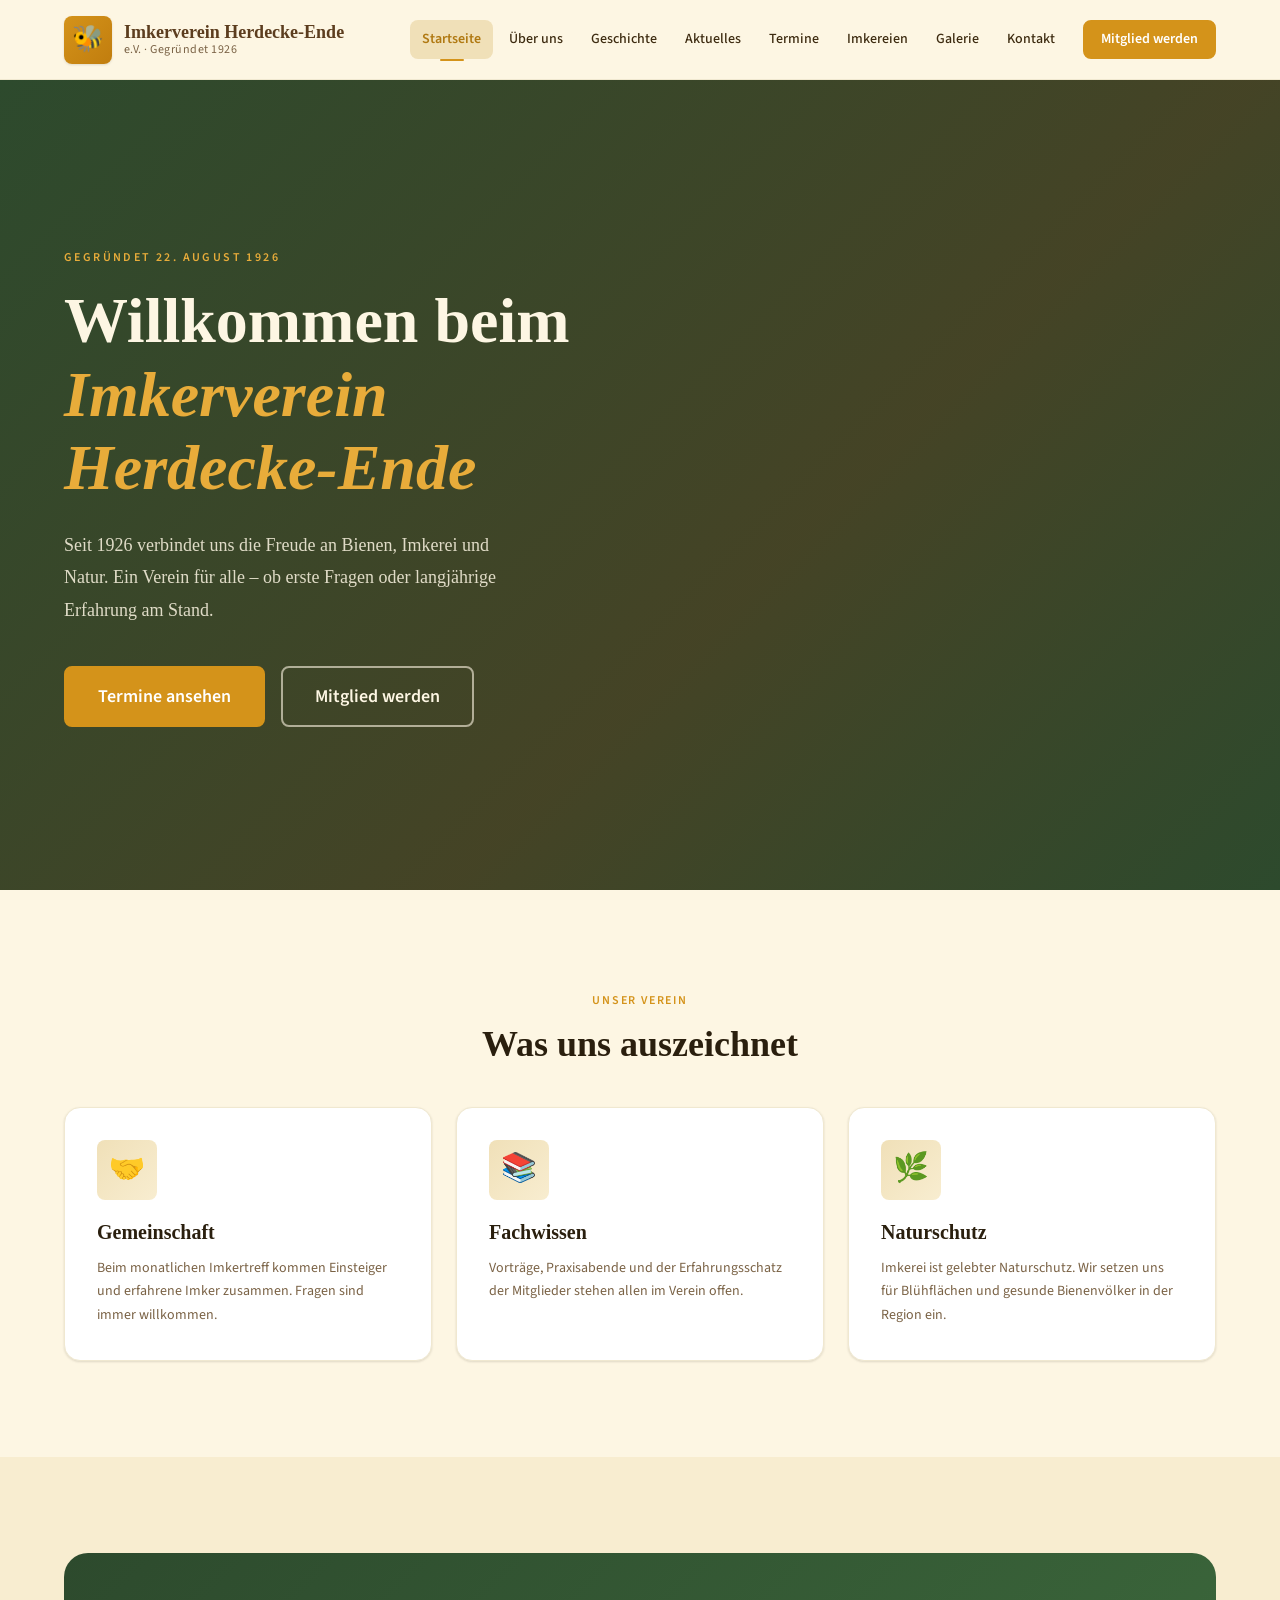
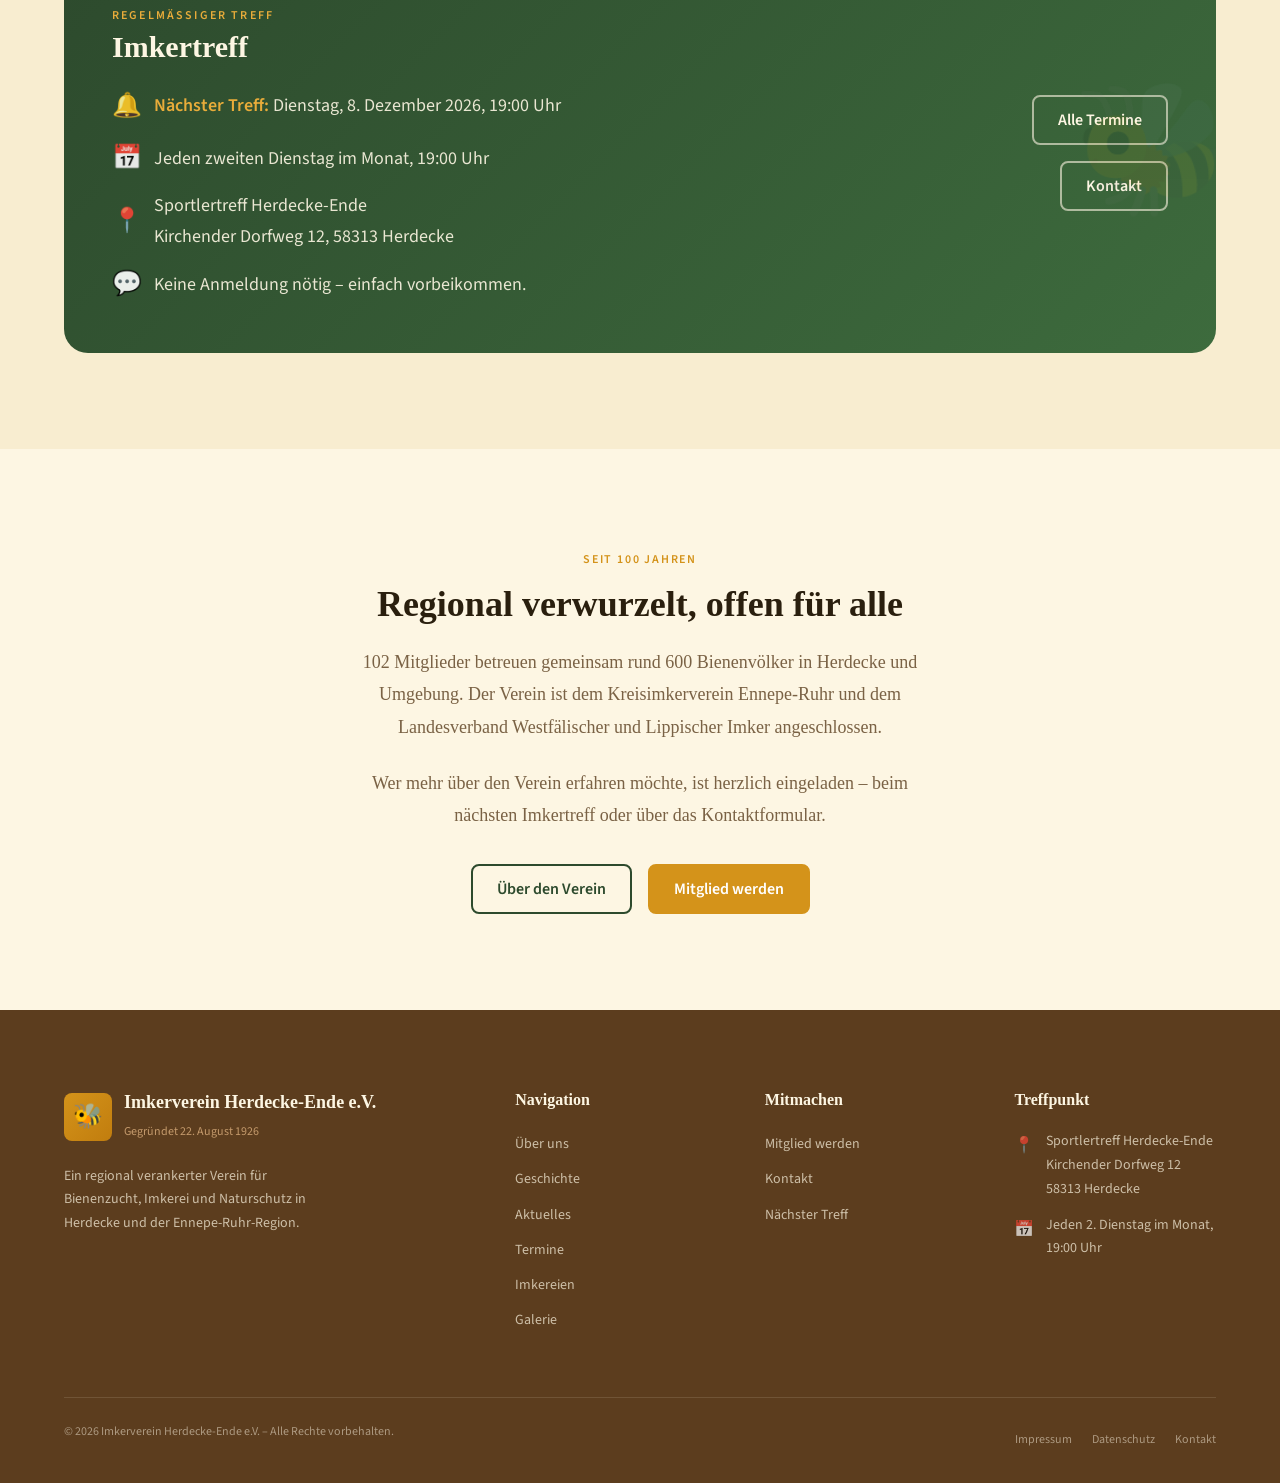
==== commit f360c9df: "Website überarbeiten: Barrierefreiheit, Datenschutz, Kontaktformular, nächster Treff - Schriften lok" ====
--- a/index.html
+++ b/index.html
@@ -5,16 +5,15 @@
   <meta name="viewport" content="width=device-width, initial-scale=1.0">
   <title>Imkerverein Herdecke-Ende e.V. – Seit 1926 für Bienen und Imkerei</title>
   <meta name="description" content="Der Imkerverein Herdecke-Ende e.V. vereint seit 1926 Imkerinnen und Imker aus der Region. Monatliche Treffen, Fachwissen und Gemeinschaft – offen für Einsteiger und Erfahrene.">
-  <link rel="canonical" href="index.html">
-  <link rel="icon" type="image/x-icon" href="icons/favicon.ico">
-  <link rel="preconnect" href="https://fonts.googleapis.com">
-  <link rel="preconnect" href="https://fonts.gstatic.com" crossorigin>
-  <link href="https://fonts.googleapis.com/css2?family=Playfair+Display:ital,wght@0,400;0,600;0,700;1,400&family=Lora:ital,wght@0,400;0,500;1,400&family=Source+Sans+3:wght@300;400;500;600&display=swap" rel="stylesheet">
+  <link rel="icon" type="image/svg+xml" href="icons/favicon.svg">
+  <link rel="stylesheet" href="css/fonts.css">
   <link rel="stylesheet" href="css/main.css">
   <link rel="stylesheet" href="css/components.css">
   <link rel="stylesheet" href="css/responsive.css">
 </head>
 <body>
+
+  <a href="#main-content" class="skip-link">Zum Inhalt springen</a>
 
   <header class="site-header" role="banner">
     <div class="container header-inner">
@@ -135,6 +134,10 @@
             <span class="treff-highlight__label">Regelmäßiger Treff</span>
             <h2 class="treff-highlight__title" id="treff-heading">Imkertreff</h2>
             <div class="treff-highlight__details">
+              <div class="treff-detail" data-next-treff hidden>
+                <span class="treff-detail__icon" aria-hidden="true">🔔</span>
+                <span><strong>Nächster Treff:</strong> <span data-next-treff-text></span></span>
+              </div>
               <div class="treff-detail">
                 <span class="treff-detail__icon" aria-hidden="true">📅</span>
                 <span>Jeden zweiten Dienstag im Monat, 19:00 Uhr</span>
@@ -163,7 +166,7 @@
     <!-- VERTRAUEN -->
     <section class="section" aria-labelledby="vertrauen-heading">
       <div class="container container--narrow text-center">
-        <span class="section-label">Seit fast 100 Jahren</span>
+        <span class="section-label">Seit 100 Jahren</span>
         <h2 class="section-title" id="vertrauen-heading">Regional verwurzelt, offen für alle</h2>
         <p class="section-intro" style="margin: 0 auto var(--space-6);">
           102 Mitglieder betreuen gemeinsam rund 600 Bienenvölker in Herdecke und Umgebung.
@@ -232,7 +235,7 @@
         </div>
       </div>
       <div class="footer-bottom">
-        <p class="footer-bottom__copy">&copy; 2025 Imkerverein Herdecke-Ende e.V. – Alle Rechte vorbehalten.</p>
+        <p class="footer-bottom__copy">&copy; 2026 Imkerverein Herdecke-Ende e.V. – Alle Rechte vorbehalten.</p>
         <nav class="footer-bottom__links" aria-label="Rechtliche Links">
           <a href="impressum.html" class="footer-bottom__link">Impressum</a>
           <a href="datenschutz.html" class="footer-bottom__link">Datenschutz</a>
@@ -244,5 +247,6 @@
 
   <script src="js/nav.js"></script>
   <script src="js/scroll.js"></script>
+  <script src="js/next-treff.js"></script>
 </body>
 </html>
--- a/css/fonts.css
+++ b/css/fonts.css
@@ -0,0 +1,90 @@
+/* Lokal eingebundene Schriften (SIL Open Font License, siehe fonts/LICENSE-*.txt).
+   Keine Verbindung zu Google-Servern – DSGVO-freundlich. */
+
+@font-face {
+  font-family: 'Lora';
+  font-style: italic;
+  font-weight: 400;
+  font-display: swap;
+  src: url('../fonts/lora-latin-400-italic.woff2') format('woff2');
+}
+
+@font-face {
+  font-family: 'Lora';
+  font-style: normal;
+  font-weight: 400;
+  font-display: swap;
+  src: url('../fonts/lora-latin-400-normal.woff2') format('woff2');
+}
+
+@font-face {
+  font-family: 'Lora';
+  font-style: normal;
+  font-weight: 500;
+  font-display: swap;
+  src: url('../fonts/lora-latin-500-normal.woff2') format('woff2');
+}
+
+@font-face {
+  font-family: 'Playfair Display';
+  font-style: italic;
+  font-weight: 400;
+  font-display: swap;
+  src: url('../fonts/playfair-display-latin-400-italic.woff2') format('woff2');
+}
+
+@font-face {
+  font-family: 'Playfair Display';
+  font-style: normal;
+  font-weight: 400;
+  font-display: swap;
+  src: url('../fonts/playfair-display-latin-400-normal.woff2') format('woff2');
+}
+
+@font-face {
+  font-family: 'Playfair Display';
+  font-style: normal;
+  font-weight: 600;
+  font-display: swap;
+  src: url('../fonts/playfair-display-latin-600-normal.woff2') format('woff2');
+}
+
+@font-face {
+  font-family: 'Playfair Display';
+  font-style: normal;
+  font-weight: 700;
+  font-display: swap;
+  src: url('../fonts/playfair-display-latin-700-normal.woff2') format('woff2');
+}
+
+@font-face {
+  font-family: 'Source Sans 3';
+  font-style: normal;
+  font-weight: 300;
+  font-display: swap;
+  src: url('../fonts/source-sans-3-latin-300-normal.woff2') format('woff2');
+}
+
+@font-face {
+  font-family: 'Source Sans 3';
+  font-style: normal;
+  font-weight: 400;
+  font-display: swap;
+  src: url('../fonts/source-sans-3-latin-400-normal.woff2') format('woff2');
+}
+
+@font-face {
+  font-family: 'Source Sans 3';
+  font-style: normal;
+  font-weight: 500;
+  font-display: swap;
+  src: url('../fonts/source-sans-3-latin-500-normal.woff2') format('woff2');
+}
+
+@font-face {
+  font-family: 'Source Sans 3';
+  font-style: normal;
+  font-weight: 600;
+  font-display: swap;
+  src: url('../fonts/source-sans-3-latin-600-normal.woff2') format('woff2');
+}
--- a/css/main.css
+++ b/css/main.css
@@ -3,8 +3,7 @@
    Basis-Styles, CSS-Variablen, Header, Footer, Typografie
    ============================================================= */
 
-/* ----- Google Fonts Import ----- */
-@import url('https://fonts.googleapis.com/css2?family=Playfair+Display:ital,wght@0,400;0,600;0,700;1,400&family=Lora:ital,wght@0,400;0,500;1,400&family=Source+Sans+3:wght@300;400;500;600&display=swap');
+/* ----- Schriften: lokal eingebunden über css/fonts.css ----- */
 
 /* ----- CSS Custom Properties (Design-Tokens) ----- */
 :root {
@@ -552,11 +551,15 @@
   overflow-y: auto;
   padding: var(--space-6);
   transform: translateX(100%);
-  transition: transform var(--transition-slow);
+  /* visibility verhindert, dass geschlossene Links per Tab erreichbar sind */
+  visibility: hidden;
+  transition: transform var(--transition-slow), visibility 0s linear 0.4s;
 }
 
 .mobile-nav.is-open {
   transform: translateX(0);
+  visibility: visible;
+  transition: transform var(--transition-slow), visibility 0s;
 }
 
 .mobile-nav__list {
@@ -757,7 +760,9 @@
 .hero__content {
   position: relative;
   z-index: 2;
-  padding: var(--space-32) 0;
+  /* Nur vertikal – horizontales Padding kommt von .container */
+  padding-top: var(--space-32);
+  padding-bottom: var(--space-32);
 }
 
 .hero__label {
@@ -817,7 +822,8 @@
 }
 
 .hero--subpage .hero__content {
-  padding: var(--space-20) 0;
+  padding-top: var(--space-20);
+  padding-bottom: var(--space-20);
 }
 
 /* ================================================================
@@ -904,3 +910,52 @@
   color: var(--color-text-dark);
   font-weight: 500;
 }
+
+/* ================================================================
+   SKIP-LINK (Barrierefreiheit)
+   ================================================================ */
+
+.skip-link {
+  position: absolute;
+  top: -100px;
+  left: var(--space-4);
+  z-index: 2000;
+  padding: var(--space-3) var(--space-5);
+  background-color: var(--color-honey);
+  color: var(--color-white);
+  font-weight: 600;
+  border-radius: var(--radius-md);
+  text-decoration: none;
+}
+
+.skip-link:focus {
+  top: var(--space-4);
+}
+
+/* ================================================================
+   BILD-FALLBACK (wenn eine Bilddatei fehlt)
+   ================================================================ */
+
+.img-missing {
+  display: none !important;
+}
+
+/* hidden-Attribut auch bei Elementen mit eigenem display-Wert respektieren */
+[hidden] {
+  display: none !important;
+}
+
+/* Platzhalter für fehlende Bilder in Bild-Text-Blöcken */
+.info-split__image--placeholder {
+  display: flex;
+  align-items: center;
+  justify-content: center;
+  min-height: 320px;
+  border-radius: var(--radius-lg);
+  background: linear-gradient(135deg, var(--color-cream-mid), var(--color-green-light));
+  font-size: 4rem;
+}
+
+.info-split__image--placeholder::after {
+  content: "🐝";
+}
--- a/css/components.css
+++ b/css/components.css
@@ -1441,3 +1441,19 @@
   color: var(--color-text-muted);
   font-weight: 600;
 }
+
+/* Fehlermeldung beim Formularversand */
+.form-send-error {
+  margin-top: var(--space-6);
+  padding: var(--space-5) var(--space-6);
+  background-color: #fff8f8;
+  border: 1px solid #e5a0a0;
+  border-radius: var(--radius-md);
+  color: #8b2e2e;
+  font-size: var(--fs-sm);
+}
+
+/* „Nächster Treff“ in dunklen Treff-Kästen gut lesbar halten */
+.treff-detail strong {
+  color: var(--color-honey-light);
+}
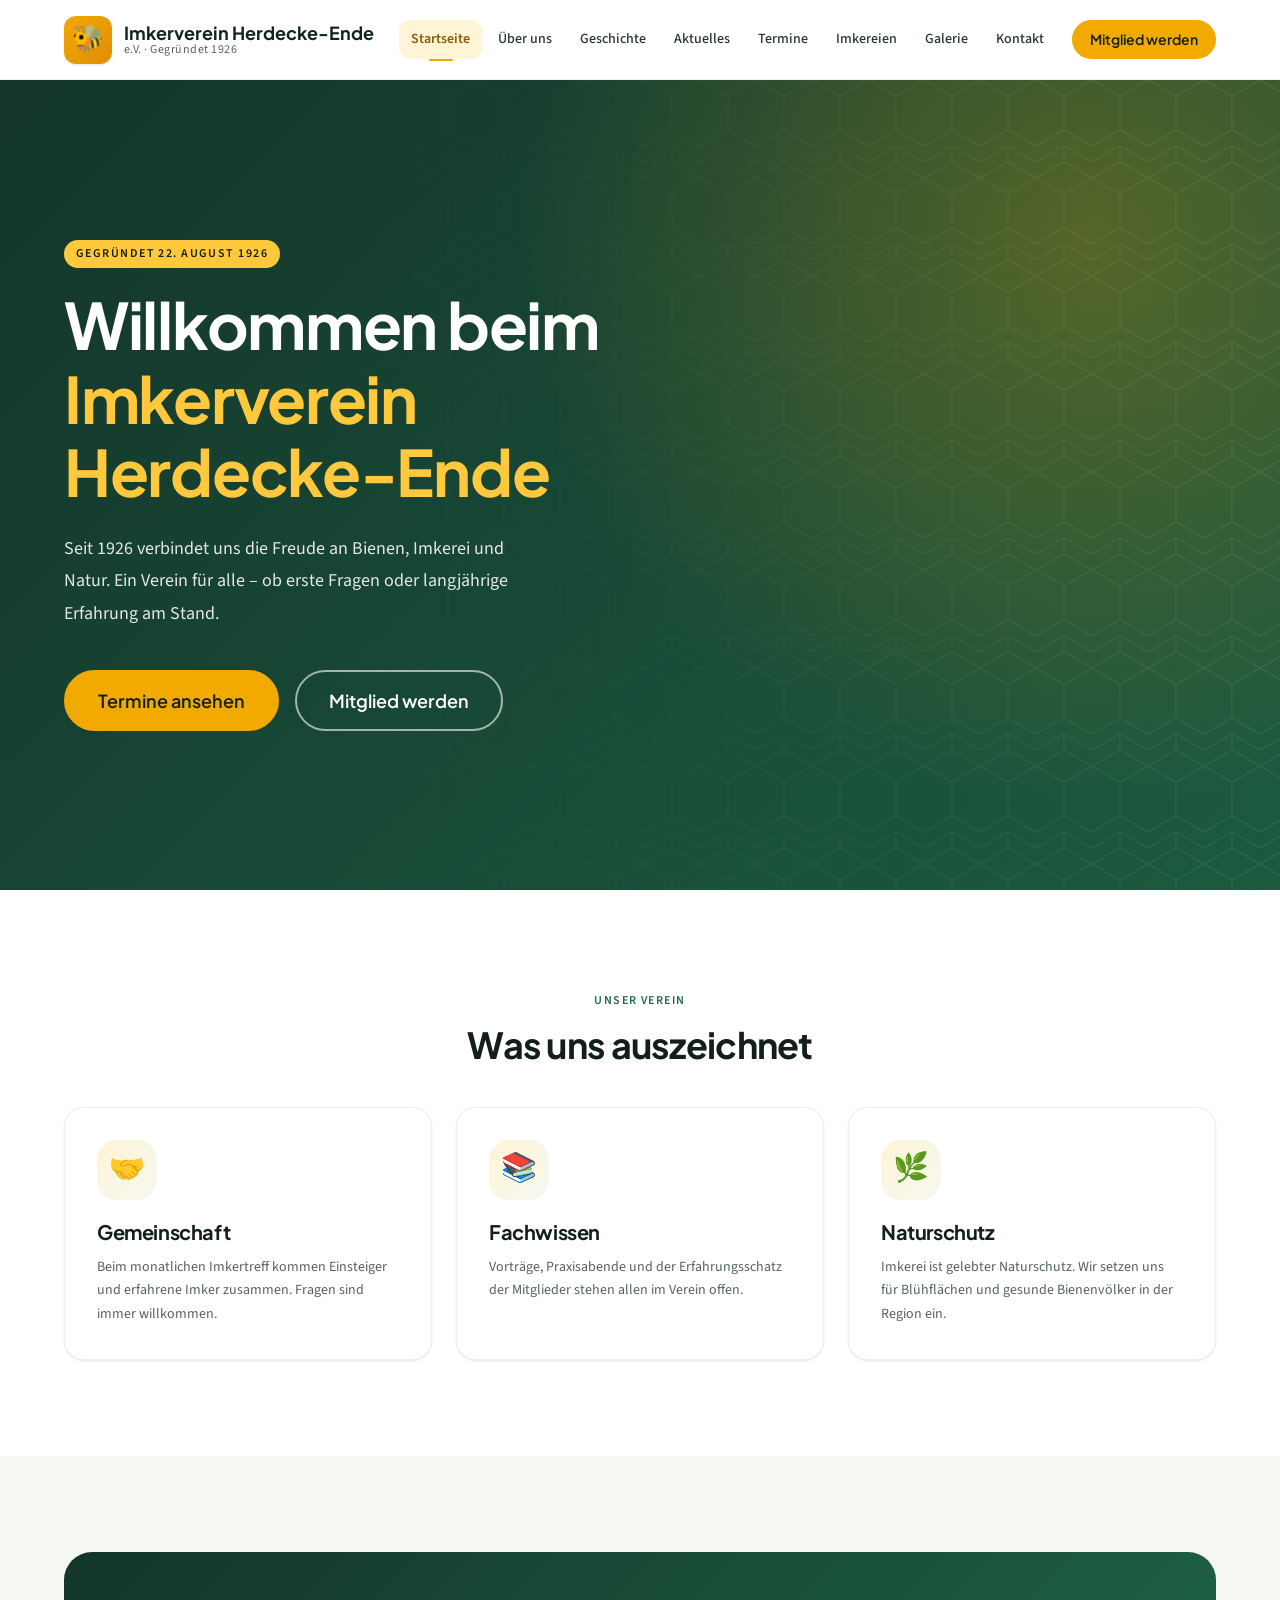
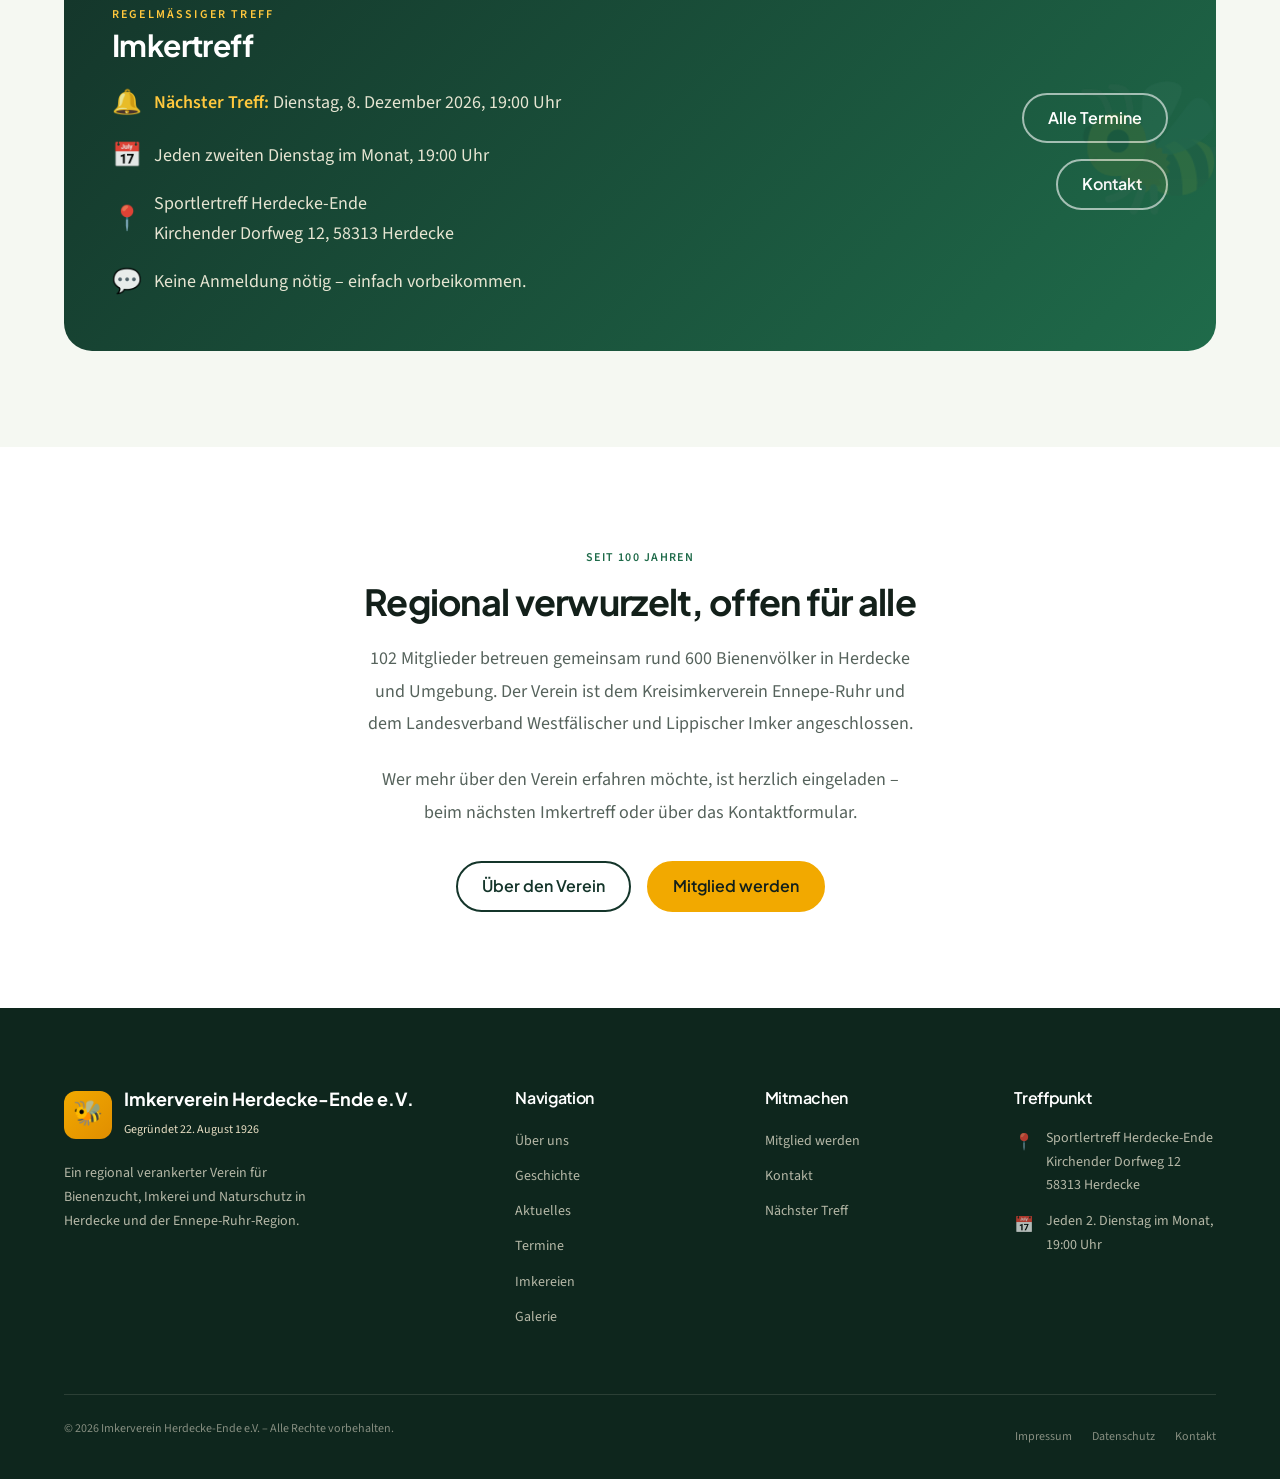
==== commit f19dac90: "Sicherheit härten, Kontaktformular spamsicher, Design auffrischen Sicherheit: - .htaccess: HTTPS-Zwa" ====
--- a/index.html
+++ b/index.html
@@ -2,6 +2,8 @@
 <html lang="de">
 <head>
   <meta charset="UTF-8">
+  <meta http-equiv="Content-Security-Policy" content="default-src 'self'; script-src 'self'; style-src 'self' 'unsafe-inline'; img-src 'self' data:; font-src 'self'; connect-src 'self'; object-src 'none'; base-uri 'self'; form-action 'self'; upgrade-insecure-requests">
+  <meta name="referrer" content="strict-origin-when-cross-origin">
   <meta name="viewport" content="width=device-width, initial-scale=1.0">
   <title>Imkerverein Herdecke-Ende e.V. – Seit 1926 für Bienen und Imkerei</title>
   <meta name="description" content="Der Imkerverein Herdecke-Ende e.V. vereint seit 1926 Imkerinnen und Imker aus der Region. Monatliche Treffen, Fachwissen und Gemeinschaft – offen für Einsteiger und Erfahrene.">
--- a/css/fonts.css
+++ b/css/fonts.css
@@ -2,59 +2,12 @@
    Keine Verbindung zu Google-Servern – DSGVO-freundlich. */
 
 @font-face {
-  font-family: 'Lora';
-  font-style: italic;
-  font-weight: 400;
+  font-family: 'Plus Jakarta Sans';
+  font-style: normal;
+  font-weight: 200 800;
   font-display: swap;
-  src: url('../fonts/lora-latin-400-italic.woff2') format('woff2');
-}
-
-@font-face {
-  font-family: 'Lora';
-  font-style: normal;
-  font-weight: 400;
-  font-display: swap;
-  src: url('../fonts/lora-latin-400-normal.woff2') format('woff2');
-}
-
-@font-face {
-  font-family: 'Lora';
-  font-style: normal;
-  font-weight: 500;
-  font-display: swap;
-  src: url('../fonts/lora-latin-500-normal.woff2') format('woff2');
-}
-
-@font-face {
-  font-family: 'Playfair Display';
-  font-style: italic;
-  font-weight: 400;
-  font-display: swap;
-  src: url('../fonts/playfair-display-latin-400-italic.woff2') format('woff2');
-}
-
-@font-face {
-  font-family: 'Playfair Display';
-  font-style: normal;
-  font-weight: 400;
-  font-display: swap;
-  src: url('../fonts/playfair-display-latin-400-normal.woff2') format('woff2');
-}
-
-@font-face {
-  font-family: 'Playfair Display';
-  font-style: normal;
-  font-weight: 600;
-  font-display: swap;
-  src: url('../fonts/playfair-display-latin-600-normal.woff2') format('woff2');
-}
-
-@font-face {
-  font-family: 'Playfair Display';
-  font-style: normal;
-  font-weight: 700;
-  font-display: swap;
-  src: url('../fonts/playfair-display-latin-700-normal.woff2') format('woff2');
+  src: url('../fonts/plus-jakarta-sans-latin-wght-normal.woff2') format('woff2-variations'),
+       url('../fonts/plus-jakarta-sans-latin-wght-normal.woff2') format('woff2');
 }
 
 @font-face {
--- a/css/main.css
+++ b/css/main.css
@@ -7,33 +7,33 @@
 
 /* ----- CSS Custom Properties (Design-Tokens) ----- */
 :root {
-  /* Farben */
-  --color-honey:         #D4931A;
-  --color-honey-light:   #E8AC3A;
-  --color-honey-dark:    #B07912;
-  --color-amber:         #C17D0E;
-  --color-cream:         #FDF6E3;
-  --color-cream-warm:    #F8EDD0;
-  --color-cream-mid:     #F0E0B8;
-  --color-green-dark:    #2D4A2D;
-  --color-green:         #3D6B3D;
-  --color-green-sage:    #6B8F71;
-  --color-green-light:   #A8C5A0;
-  --color-brown-dark:    #5C3D1E;
-  --color-brown:         #8B5E3C;
-  --color-brown-light:   #C49A6C;
-  --color-text-dark:     #2A1F0E;
-  --color-text:          #3D2B10;
-  --color-text-muted:    #7A6245;
-  --color-text-light:    #A08060;
+  /* Farben – frisches Honiggelb, sattes Waldgrün, viel Weiß */
+  --color-honey:         #F2A900;
+  --color-honey-light:   #FFC83D;
+  --color-honey-dark:    #8A5D00;
+  --color-amber:         #E08E00;
+  --color-cream:         #FFFFFF;
+  --color-cream-warm:    #F5F8F2;
+  --color-cream-mid:     #FFF4D6;
+  --color-green-dark:    #14352A;
+  --color-green:         #1F6B4A;
+  --color-green-sage:    #5E9C7C;
+  --color-green-light:   #D3E8DA;
+  --color-brown-dark:    #0E261D;
+  --color-brown:         #2F5D48;
+  --color-brown-light:   #E9DFC4;
+  --color-text-dark:     #13201A;
+  --color-text:          #26342D;
+  --color-text-muted:    #56635C;
+  --color-text-light:    #6B7770;
   --color-white:         #FFFFFF;
-  --color-border:        #E5D5B0;
-  --color-border-light:  #F0E8D0;
+  --color-border:        #E1E7E2;
+  --color-border-light:  #EDF1EE;
 
   /* Typografie */
-  --font-display:  'Playfair Display', Georgia, serif;
-  --font-serif:    'Lora', Georgia, serif;
-  --font-sans:     'Source Sans 3', 'Segoe UI', sans-serif;
+  --font-display:  'Plus Jakarta Sans', 'Segoe UI', system-ui, sans-serif;
+  --font-serif:    'Source Sans 3', 'Segoe UI', system-ui, sans-serif;
+  --font-sans:     'Source Sans 3', 'Segoe UI', system-ui, sans-serif;
 
   /* Schriftgrößen (fluid) */
   --fs-xs:   0.75rem;
@@ -63,17 +63,17 @@
   --space-32: 8rem;
 
   /* Radien */
-  --radius-sm:  4px;
-  --radius-md:  8px;
-  --radius-lg:  16px;
-  --radius-xl:  24px;
+  --radius-sm:  6px;
+  --radius-md:  12px;
+  --radius-lg:  20px;
+  --radius-xl:  28px;
   --radius-full: 9999px;
 
   /* Schatten */
-  --shadow-sm:  0 1px 3px rgba(42,31,14,0.08), 0 1px 2px rgba(42,31,14,0.06);
-  --shadow-md:  0 4px 12px rgba(42,31,14,0.12), 0 2px 6px rgba(42,31,14,0.08);
-  --shadow-lg:  0 10px 28px rgba(42,31,14,0.16), 0 4px 10px rgba(42,31,14,0.10);
-  --shadow-xl:  0 20px 48px rgba(42,31,14,0.18), 0 8px 16px rgba(42,31,14,0.12);
+  --shadow-sm:  0 1px 2px rgba(19,32,26,0.05), 0 1px 3px rgba(19,32,26,0.05);
+  --shadow-md:  0 6px 16px rgba(19,32,26,0.08), 0 2px 4px rgba(19,32,26,0.04);
+  --shadow-lg:  0 14px 32px rgba(19,32,26,0.10), 0 4px 8px rgba(19,32,26,0.05);
+  --shadow-xl:  0 24px 56px rgba(19,32,26,0.14), 0 8px 16px rgba(19,32,26,0.06);
 
   /* Übergänge */
   --transition-fast:   150ms ease;
@@ -155,8 +155,9 @@
 /* ----- Typografie-Grundregeln ----- */
 h1, h2, h3, h4, h5, h6 {
   font-family: var(--font-display);
-  font-weight: 600;
-  line-height: 1.25;
+  font-weight: 700;
+  letter-spacing: -0.02em;
+  line-height: 1.2;
   color: var(--color-text-dark);
 }
 
@@ -178,7 +179,7 @@
 
 strong {
   font-weight: 600;
-  color: var(--color-brown-dark);
+  color: var(--color-text-dark);
 }
 
 /* ----- Hilfsklassen ----- */
@@ -225,9 +226,9 @@
   font-family: var(--font-sans);
   font-size: var(--fs-xs);
   font-weight: 600;
-  letter-spacing: 0.15em;
+  letter-spacing: 0.12em;
   text-transform: uppercase;
-  color: var(--color-honey);
+  color: var(--color-green);
   margin-bottom: var(--space-3);
 }
 
@@ -269,8 +270,8 @@
   align-items: center;
   gap: var(--space-2);
   padding: var(--space-3) var(--space-6);
-  border-radius: var(--radius-md);
-  font-family: var(--font-sans);
+  border-radius: var(--radius-full);
+  font-family: var(--font-display);
   font-size: var(--fs-base);
   font-weight: 600;
   text-decoration: none;
@@ -287,14 +288,14 @@
 
 .btn--primary {
   background-color: var(--color-honey);
-  color: var(--color-white);
+  color: var(--color-text-dark);
   border-color: var(--color-honey);
 }
 
 .btn--primary:hover {
-  background-color: var(--color-honey-dark);
-  border-color: var(--color-honey-dark);
-  color: var(--color-white);
+  background-color: var(--color-honey-light);
+  border-color: var(--color-honey-light);
+  color: var(--color-text-dark);
   transform: translateY(-2px);
   box-shadow: var(--shadow-md);
 }
@@ -314,8 +315,8 @@
 
 .btn--outline-light {
   background-color: transparent;
-  color: var(--color-cream);
-  border-color: rgba(253,246,227,0.6);
+  color: var(--color-white);
+  border-color: rgba(255,255,255,0.6);
 }
 
 .btn--outline-light:hover {
@@ -366,7 +367,7 @@
   z-index: 1000;
   width: 100%;
   height: var(--nav-height);
-  background-color: rgba(253, 246, 227, 0.95);
+  background-color: rgba(255, 255, 255, 0.92);
   backdrop-filter: blur(12px);
   -webkit-backdrop-filter: blur(12px);
   border-bottom: 1px solid var(--color-border-light);
@@ -375,7 +376,7 @@
 
 .site-header.scrolled {
   box-shadow: var(--shadow-md);
-  background-color: rgba(253, 246, 227, 0.98);
+  background-color: rgba(255, 255, 255, 0.98);
 }
 
 .header-inner {
@@ -749,12 +750,19 @@
 .hero__overlay {
   position: absolute;
   inset: 0;
-  background: linear-gradient(
-    135deg,
-    rgba(45, 74, 45, 0.75) 0%,
-    rgba(92, 61, 30, 0.50) 60%,
-    rgba(45, 74, 45, 0.40) 100%
-  );
+  background:
+    radial-gradient(circle at 85% 20%, rgba(242, 169, 0, 0.28), transparent 45%),
+    linear-gradient(135deg, rgba(20, 53, 42, 0.92) 0%, rgba(31, 107, 74, 0.70) 100%);
+}
+
+/* Dezentes Wabenmuster im Hero */
+.hero__overlay::after {
+  content: '';
+  position: absolute;
+  inset: 0;
+  background-image: url("data:image/svg+xml,%3Csvg xmlns='http://www.w3.org/2000/svg' width='56' height='98' viewBox='0 0 56 98'%3E%3Cpath d='M28 66L0 50V16L28 0l28 16v34L28 66zm0 32L0 82V66l28 16 28-16v16L28 98z' fill='none' stroke='%23ffffff' stroke-opacity='0.07' stroke-width='1.5'/%3E%3C/svg%3E");
+  -webkit-mask-image: linear-gradient(90deg, transparent 20%, #000 100%);
+  mask-image: linear-gradient(90deg, transparent 20%, #000 100%);
 }
 
 .hero__content {
@@ -769,10 +777,13 @@
   display: inline-block;
   font-size: var(--fs-xs);
   font-weight: 600;
-  letter-spacing: 0.2em;
+  letter-spacing: 0.12em;
   text-transform: uppercase;
-  color: var(--color-honey-light);
-  margin-bottom: var(--space-4);
+  color: var(--color-text-dark);
+  background-color: var(--color-honey-light);
+  padding: var(--space-1) var(--space-3);
+  border-radius: var(--radius-full);
+  margin-bottom: var(--space-5);
   opacity: 0;
   transform: translateY(16px);
   animation: fadeUp 0.6s ease 0.2s forwards;
@@ -792,14 +803,14 @@
 }
 
 .hero__title em {
-  font-style: italic;
+  font-style: normal;
   color: var(--color-honey-light);
 }
 
 .hero__sub {
   font-family: var(--font-serif);
   font-size: var(--fs-md);
-  color: rgba(253,246,227,0.85);
+  color: rgba(255,255,255,0.88);
   max-width: 52ch;
   line-height: 1.8;
   margin-bottom: var(--space-10);
@@ -959,3 +970,22 @@
 .info-split__image--placeholder::after {
   content: "🐝";
 }
+
+/* Seitenkopf ohne Bild (Impressum, Datenschutz) */
+.page-header {
+  position: relative;
+  background:
+    radial-gradient(circle at 85% 20%, rgba(242, 169, 0, 0.25), transparent 45%),
+    linear-gradient(135deg, var(--color-green-dark), var(--color-green));
+  padding: var(--space-16) 0 var(--space-12);
+}
+
+.page-header .section-label {
+  color: var(--color-honey-light);
+}
+
+.page-header__title {
+  font-size: var(--fs-4xl);
+  color: var(--color-white);
+  margin-top: var(--space-3);
+}
--- a/css/components.css
+++ b/css/components.css
@@ -154,6 +154,7 @@
   justify-content: center;
   font-size: 1.8rem;
   margin-bottom: var(--space-5);
+  border-radius: var(--radius-lg);
 }
 
 .feature-card__title {
@@ -1393,7 +1394,9 @@
    ================================================================ */
 
 .antrag-box {
-  background: linear-gradient(135deg, var(--color-honey), var(--color-amber));
+  background:
+    radial-gradient(circle at 90% 10%, rgba(242, 169, 0, 0.30), transparent 50%),
+    linear-gradient(135deg, var(--color-green-dark), var(--color-green));
   border-radius: var(--radius-xl);
   padding: var(--space-10) var(--space-12);
   display: grid;
@@ -1457,3 +1460,105 @@
 .treff-detail strong {
   color: var(--color-honey-light);
 }
+
+/* Schritt-Nummern („Mitglied werden“) */
+.step-number {
+  background: var(--color-honey);
+  min-width: 52px;
+}
+
+.step-number .termin-date__day {
+  color: var(--color-text-dark);
+  font-size: var(--fs-xl);
+}
+
+.step-number--done {
+  background: var(--color-green);
+}
+
+.termin-item--step {
+  border-left-color: var(--color-honey);
+}
+
+.termin-item--step-done {
+  border-left-color: var(--color-green);
+}
+
+/* Bildplatzhalter in Imkerei-Profilen */
+.profil-card__img--placeholder {
+  display: flex;
+  align-items: center;
+  justify-content: center;
+  font-size: 3rem;
+  background: linear-gradient(135deg, var(--color-cream-mid), var(--color-green-light));
+}
+
+.profil-card--empty {
+  border: 2px dashed var(--color-border);
+  box-shadow: none;
+  background: transparent;
+}
+
+.profil-card--empty .profil-card__img--placeholder {
+  background: var(--color-cream-warm);
+}
+
+.profil-card--empty .profil-card__tag {
+  background: transparent;
+  color: var(--color-text-light);
+}
+
+.profil-card--empty .profil-card__name {
+  color: var(--color-text-muted);
+}
+
+.profil-card--empty .profil-card__ort {
+  color: var(--color-text-light);
+}
+
+/* Button-Gruppe in hervorgehobenen Boxen */
+.btn-stack {
+  display: flex;
+  flex-direction: column;
+  gap: var(--space-4);
+  flex-shrink: 0;
+}
+
+/* ----- Aktuelles: „Mehr laden“ (vorher Inline-Style) ----- */
+/* Mehr-laden Schaltfläche */
+.news-hidden { display: none; }
+
+/* ----- Termine-Seite (vorher Inline-Style) ----- */
+.termine-toolbar {
+  display: flex;
+  align-items: center;
+  justify-content: space-between;
+  flex-wrap: wrap;
+  gap: var(--space-3);
+  margin-bottom: var(--space-6);
+}
+#termine-last-updated {
+  font-size: var(--fs-xs);
+  color: var(--color-text-light);
+}
+#termine-error {
+  display: none;
+  padding: var(--space-5) var(--space-6);
+  background-color: #fff8f8;
+  border: 1px solid #e5a0a0;
+  border-radius: var(--radius-md);
+  color: #8b2e2e;
+  font-size: var(--fs-sm);
+  margin-bottom: var(--space-6);
+}
+#termine-no-results {
+  display: none;
+  padding: var(--space-8) 0;
+  color: var(--color-text-muted);
+  font-size: var(--fs-md);
+}
+#termine-container {
+  display: flex;
+  flex-direction: column;
+  gap: var(--space-4);
+}
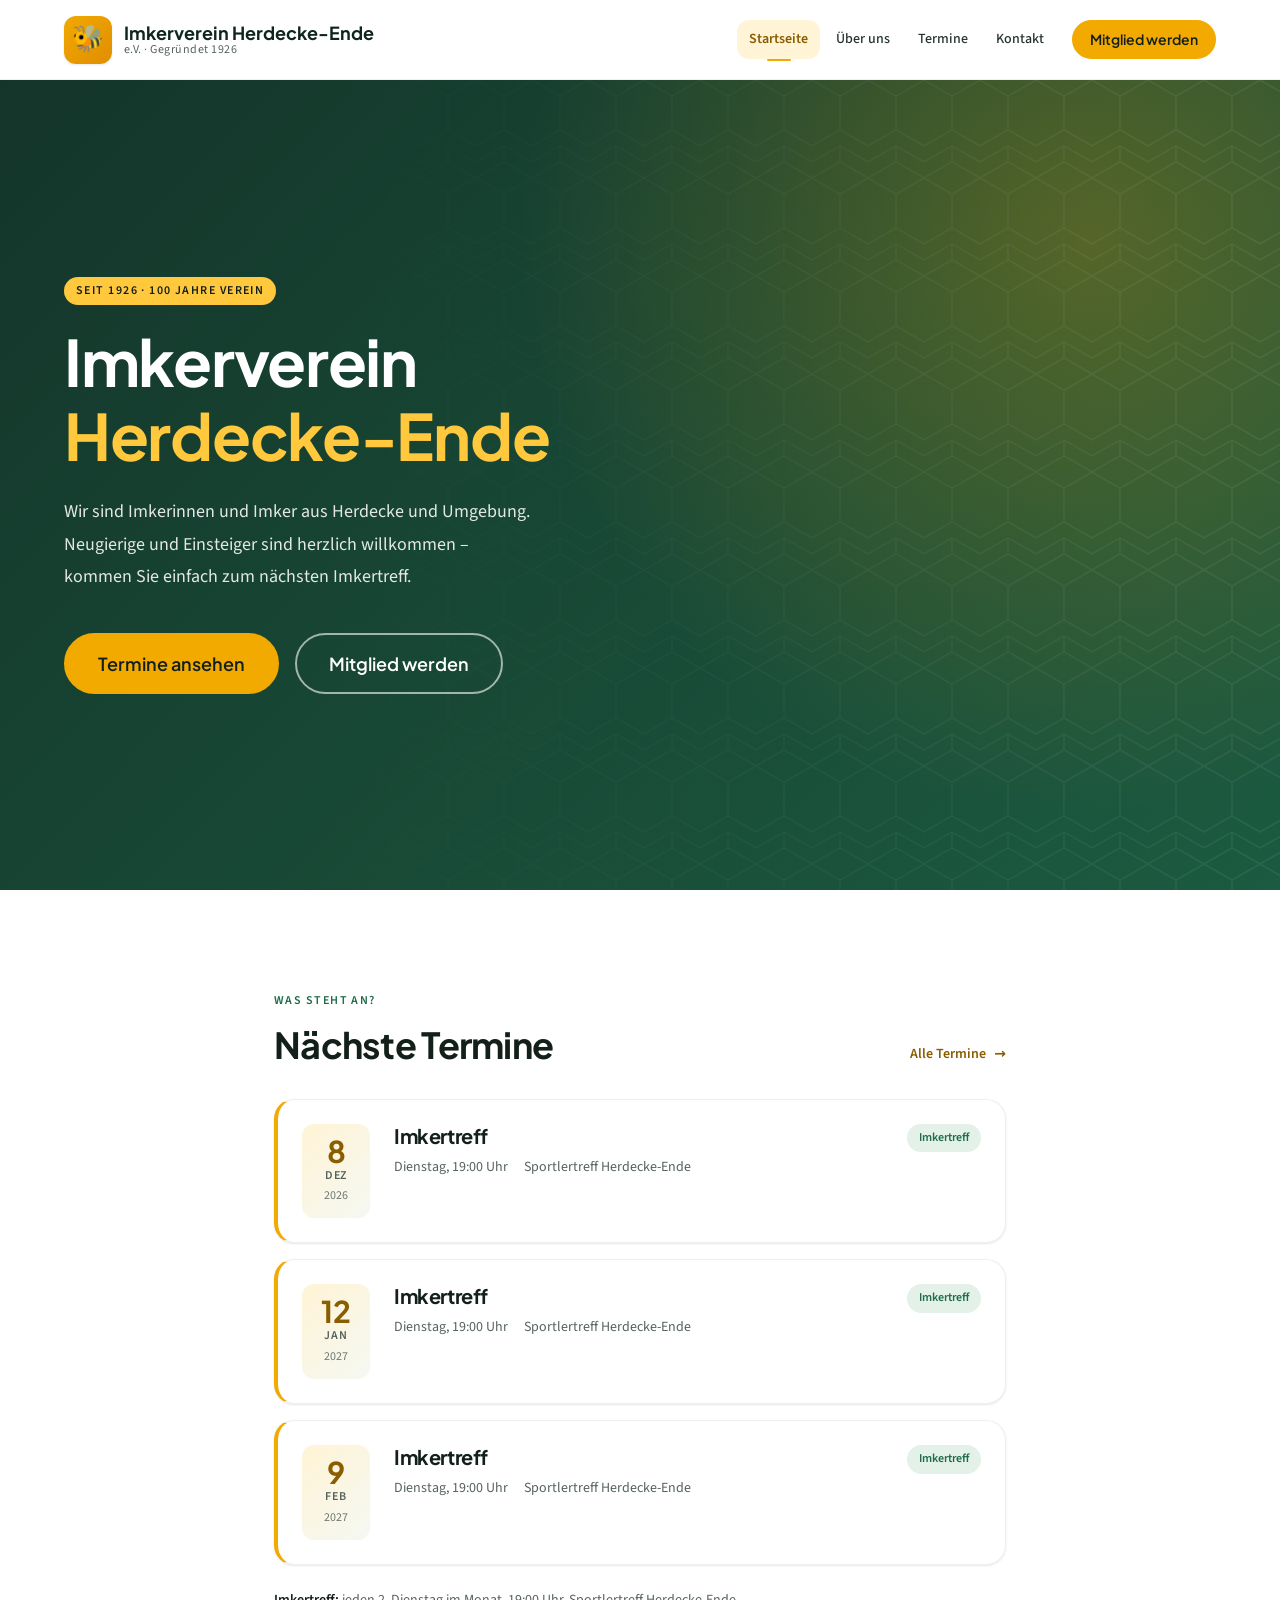
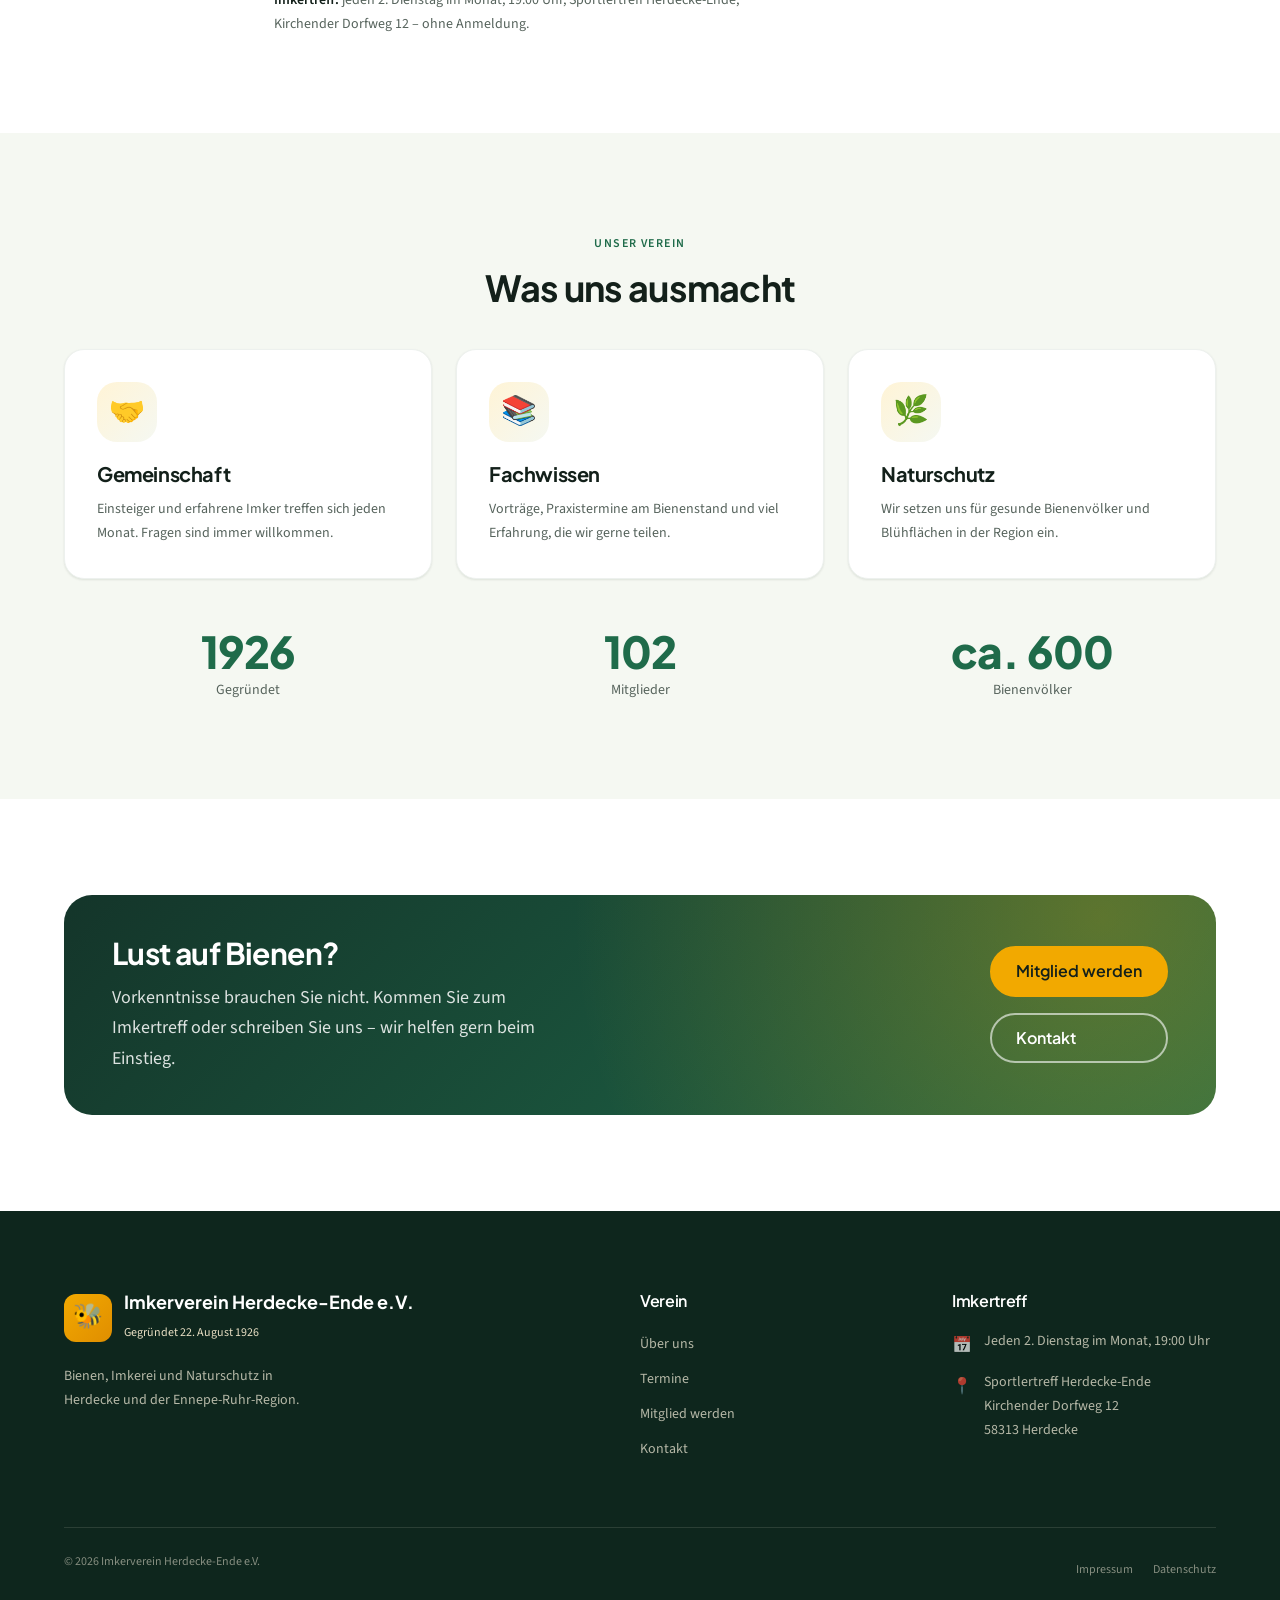
==== commit 880a786c: "Website straffen: weniger Seiten, Termine ganz einfach eintragen Termine: - Neue Datei data/termine." ====
--- a/index.html
+++ b/index.html
@@ -6,7 +6,7 @@
   <meta name="referrer" content="strict-origin-when-cross-origin">
   <meta name="viewport" content="width=device-width, initial-scale=1.0">
   <title>Imkerverein Herdecke-Ende e.V. – Seit 1926 für Bienen und Imkerei</title>
-  <meta name="description" content="Der Imkerverein Herdecke-Ende e.V. vereint seit 1926 Imkerinnen und Imker aus der Region. Monatliche Treffen, Fachwissen und Gemeinschaft – offen für Einsteiger und Erfahrene.">
+  <meta name="description" content="Imkerverein Herdecke-Ende e.V.: seit 1926 Treffpunkt für Imkerinnen, Imker und Interessierte. Imkertreff jeden 2. Dienstag im Monat, 19 Uhr – ohne Anmeldung.">
   <link rel="icon" type="image/svg+xml" href="icons/favicon.svg">
   <link rel="stylesheet" href="css/fonts.css">
   <link rel="stylesheet" href="css/main.css">
@@ -30,11 +30,7 @@
         <ul class="nav-list" role="list">
           <li class="nav-list__item"><a href="index.html" class="nav-list__link">Startseite</a></li>
           <li class="nav-list__item"><a href="ueber-uns.html" class="nav-list__link">Über uns</a></li>
-          <li class="nav-list__item"><a href="geschichte.html" class="nav-list__link">Geschichte</a></li>
-          <li class="nav-list__item"><a href="aktuelles.html" class="nav-list__link">Aktuelles</a></li>
           <li class="nav-list__item"><a href="termine.html" class="nav-list__link">Termine</a></li>
-          <li class="nav-list__item"><a href="imkereien.html" class="nav-list__link">Imkereien</a></li>
-          <li class="nav-list__item"><a href="galerie.html" class="nav-list__link">Galerie</a></li>
           <li class="nav-list__item"><a href="kontakt.html" class="nav-list__link">Kontakt</a></li>
         </ul>
         <a href="mitglied-werden.html" class="btn btn--primary btn--sm nav-cta">Mitglied werden</a>
@@ -51,11 +47,7 @@
     <ul class="mobile-nav__list" role="list">
       <li><a href="index.html" class="mobile-nav__link">Startseite</a></li>
       <li><a href="ueber-uns.html" class="mobile-nav__link">Über uns</a></li>
-      <li><a href="geschichte.html" class="mobile-nav__link">Geschichte</a></li>
-      <li><a href="aktuelles.html" class="mobile-nav__link">Aktuelles</a></li>
       <li><a href="termine.html" class="mobile-nav__link">Termine</a></li>
-      <li><a href="imkereien.html" class="mobile-nav__link">Imkereien</a></li>
-      <li><a href="galerie.html" class="mobile-nav__link">Galerie</a></li>
       <li><a href="kontakt.html" class="mobile-nav__link">Kontakt</a></li>
     </ul>
     <div class="mobile-nav__cta">
@@ -64,26 +56,16 @@
   </nav>
 
   <main id="main-content">
-
-    <!-- HERO -->
-    <section class="hero" aria-label="Willkommensbanner">
-      <!-- images/hero-bienenstand.jpg – Bienenstand im warmen Abendlicht -->
-      <div
-        class="hero__bg"
-        style="background-image: url('images/hero-bienenstand.jpg');"
-        role="img"
-        aria-label="Bienenstand des Imkervereins Herdecke-Ende im Abendlicht"
-      ></div>
+    <section class="hero" aria-labelledby="seitentitel">
+      <div class="hero__bg" style="background-image: url('images/hero-bienenstand.jpg');" aria-hidden="true"></div>
       <div class="hero__overlay" aria-hidden="true"></div>
       <div class="container hero__content">
-        <span class="hero__label">Gegründet 22. August 1926</span>
-        <h1 class="hero__title">
-          Willkommen beim<br>
-          <em>Imkerverein<br>Herdecke-Ende</em>
-        </h1>
+        <span class="hero__label">Seit 1926 · 100 Jahre Verein</span>
+        <h1 class="hero__title" id="seitentitel">Imkerverein<br><em>Herdecke-Ende</em></h1>
         <p class="hero__sub">
-          Seit 1926 verbindet uns die Freude an Bienen, Imkerei und Natur.
-          Ein Verein für alle – ob erste Fragen oder langjährige Erfahrung am Stand.
+          Wir sind Imkerinnen und Imker aus Herdecke und Umgebung.
+          Neugierige und Einsteiger sind herzlich willkommen –
+          kommen Sie einfach zum nächsten Imkertreff.
         </p>
         <div class="hero__actions">
           <a href="termine.html" class="btn btn--primary btn--lg">Termine ansehen</a>
@@ -92,105 +74,80 @@
       </div>
     </section>
 
-    <!-- WAS UNS AUSZEICHNET -->
-    <section class="section" aria-labelledby="auszeichnet-heading">
+    <section class="section" aria-labelledby="termine-heading">
+      <div class="container container--narrow">
+        <div class="section-head">
+          <div>
+            <span class="section-label">Was steht an?</span>
+            <h2 class="section-title" id="termine-heading">Nächste Termine</h2>
+          </div>
+          <a href="termine.html" class="card__link">Alle Termine <span class="arrow" aria-hidden="true">→</span></a>
+        </div>
+        <div class="termine-list" data-termine data-limit="3" role="list" aria-label="Nächste Termine" aria-busy="true">
+          <noscript>
+            <p class="termine-hinweis">Imkertreff: jeden 2. Dienstag im Monat, 19:00 Uhr, Sportlertreff Herdecke-Ende.</p>
+          </noscript>
+        </div>
+        <p class="termine-hinweis">
+          <strong>Imkertreff:</strong> jeden 2. Dienstag im Monat, 19:00 Uhr,
+          Sportlertreff Herdecke-Ende, Kirchender Dorfweg 12 – ohne Anmeldung.
+        </p>
+      </div>
+    </section>
+
+    <section class="section section--alt" aria-labelledby="verein-heading">
       <div class="container">
-        <div class="text-center" style="margin-bottom: var(--space-10);">
+        <div class="text-center section-head--center">
           <span class="section-label">Unser Verein</span>
-          <h2 class="section-title" id="auszeichnet-heading">Was uns auszeichnet</h2>
+          <h2 class="section-title" id="verein-heading">Was uns ausmacht</h2>
         </div>
         <div class="feature-cards">
           <div class="feature-card reveal">
             <div class="feature-card__icon" aria-hidden="true">🤝</div>
             <h3 class="feature-card__title">Gemeinschaft</h3>
-            <p class="feature-card__text">
-              Beim monatlichen Imkertreff kommen Einsteiger und erfahrene Imker zusammen.
-              Fragen sind immer willkommen.
-            </p>
+            <p class="feature-card__text">Einsteiger und erfahrene Imker treffen sich jeden Monat. Fragen sind immer willkommen.</p>
           </div>
           <div class="feature-card reveal reveal--delay-1">
             <div class="feature-card__icon" aria-hidden="true">📚</div>
             <h3 class="feature-card__title">Fachwissen</h3>
-            <p class="feature-card__text">
-              Vorträge, Praxisabende und der Erfahrungsschatz der Mitglieder
-              stehen allen im Verein offen.
-            </p>
+            <p class="feature-card__text">Vorträge, Praxistermine am Bienenstand und viel Erfahrung, die wir gerne teilen.</p>
           </div>
           <div class="feature-card reveal reveal--delay-2">
             <div class="feature-card__icon" aria-hidden="true">🌿</div>
             <h3 class="feature-card__title">Naturschutz</h3>
-            <p class="feature-card__text">
-              Imkerei ist gelebter Naturschutz. Wir setzen uns für Blühflächen
-              und gesunde Bienenvölker in der Region ein.
+            <p class="feature-card__text">Wir setzen uns für gesunde Bienenvölker und Blühflächen in der Region ein.</p>
+          </div>
+        </div>
+        <dl class="fakten">
+          <div class="fakten__item"><dt>Gegründet</dt><dd>1926</dd></div>
+          <div class="fakten__item"><dt>Mitglieder</dt><dd>102</dd></div>
+          <div class="fakten__item"><dt>Bienenvölker</dt><dd>ca. 600</dd></div>
+        </dl>
+      </div>
+    </section>
+
+    <section class="section" aria-labelledby="cta-heading">
+      <div class="container">
+        <div class="antrag-box reveal">
+          <div class="antrag-box__content">
+            <h2 class="antrag-box__title" id="cta-heading">Lust auf Bienen?</h2>
+            <p class="antrag-box__text">
+              Vorkenntnisse brauchen Sie nicht. Kommen Sie zum Imkertreff
+              oder schreiben Sie uns – wir helfen gern beim Einstieg.
             </p>
           </div>
-        </div>
-      </div>
-    </section>
-
-    <!-- IMKERTREFF -->
-    <section class="section section--alt" aria-labelledby="treff-heading">
-      <div class="container">
-        <div class="treff-highlight reveal" role="region" aria-labelledby="treff-heading">
-          <div class="treff-highlight__info">
-            <span class="treff-highlight__label">Regelmäßiger Treff</span>
-            <h2 class="treff-highlight__title" id="treff-heading">Imkertreff</h2>
-            <div class="treff-highlight__details">
-              <div class="treff-detail" data-next-treff hidden>
-                <span class="treff-detail__icon" aria-hidden="true">🔔</span>
-                <span><strong>Nächster Treff:</strong> <span data-next-treff-text></span></span>
-              </div>
-              <div class="treff-detail">
-                <span class="treff-detail__icon" aria-hidden="true">📅</span>
-                <span>Jeden zweiten Dienstag im Monat, 19:00 Uhr</span>
-              </div>
-              <div class="treff-detail">
-                <span class="treff-detail__icon" aria-hidden="true">📍</span>
-                <address style="font-style: normal;">
-                  Sportlertreff Herdecke-Ende<br>
-                  Kirchender Dorfweg 12, 58313 Herdecke
-                </address>
-              </div>
-              <div class="treff-detail">
-                <span class="treff-detail__icon" aria-hidden="true">💬</span>
-                <span>Keine Anmeldung nötig – einfach vorbeikommen.</span>
-              </div>
-            </div>
-          </div>
-          <div class="treff-highlight__action">
-            <a href="termine.html" class="btn btn--outline-light">Alle Termine</a>
+          <div class="btn-stack">
+            <a href="mitglied-werden.html" class="btn btn--primary">Mitglied werden</a>
             <a href="kontakt.html" class="btn btn--outline-light">Kontakt</a>
           </div>
         </div>
       </div>
     </section>
-
-    <!-- VERTRAUEN -->
-    <section class="section" aria-labelledby="vertrauen-heading">
-      <div class="container container--narrow text-center">
-        <span class="section-label">Seit 100 Jahren</span>
-        <h2 class="section-title" id="vertrauen-heading">Regional verwurzelt, offen für alle</h2>
-        <p class="section-intro" style="margin: 0 auto var(--space-6);">
-          102 Mitglieder betreuen gemeinsam rund 600 Bienenvölker in Herdecke und Umgebung.
-          Der Verein ist dem Kreisimkerverein Ennepe-Ruhr und dem Landesverband
-          Westfälischer und Lippischer Imker angeschlossen.
-        </p>
-        <p class="section-intro" style="margin: 0 auto;">
-          Wer mehr über den Verein erfahren möchte, ist herzlich eingeladen –
-          beim nächsten Imkertreff oder über das Kontaktformular.
-        </p>
-        <div style="display: flex; justify-content: center; gap: var(--space-4); margin-top: var(--space-8); flex-wrap: wrap;">
-          <a href="ueber-uns.html" class="btn btn--secondary">Über den Verein</a>
-          <a href="mitglied-werden.html" class="btn btn--primary">Mitglied werden</a>
-        </div>
-      </div>
-    </section>
-
   </main>
 
   <footer class="site-footer" role="contentinfo">
     <div class="container">
-      <div class="footer-grid">
+      <div class="footer-grid footer-grid--kompakt">
         <div class="footer-brand">
           <a href="index.html" class="footer-brand__logo" aria-label="Zur Startseite">
             <span class="footer-brand__icon" aria-hidden="true">🐝</span>
@@ -199,49 +156,38 @@
               <span class="footer-brand__sub">Gegründet 22. August 1926</span>
             </span>
           </a>
-          <p class="footer-brand__desc">Ein regional verankerter Verein für Bienenzucht, Imkerei und Naturschutz in Herdecke und der Ennepe-Ruhr-Region.</p>
+          <p class="footer-brand__desc">Bienen, Imkerei und Naturschutz in Herdecke und der Ennepe-Ruhr-Region.</p>
         </div>
         <div class="footer-col">
-          <h3 class="footer-col__title">Navigation</h3>
+          <h2 class="footer-col__title">Verein</h2>
           <ul class="footer-col__list" role="list">
             <li><a href="ueber-uns.html" class="footer-col__link">Über uns</a></li>
-            <li><a href="geschichte.html" class="footer-col__link">Geschichte</a></li>
-            <li><a href="aktuelles.html" class="footer-col__link">Aktuelles</a></li>
             <li><a href="termine.html" class="footer-col__link">Termine</a></li>
-            <li><a href="imkereien.html" class="footer-col__link">Imkereien</a></li>
-            <li><a href="galerie.html" class="footer-col__link">Galerie</a></li>
-          </ul>
-        </div>
-        <div class="footer-col">
-          <h3 class="footer-col__title">Mitmachen</h3>
-          <ul class="footer-col__list" role="list">
             <li><a href="mitglied-werden.html" class="footer-col__link">Mitglied werden</a></li>
             <li><a href="kontakt.html" class="footer-col__link">Kontakt</a></li>
-            <li><a href="termine.html" class="footer-col__link">Nächster Treff</a></li>
           </ul>
         </div>
         <div class="footer-col">
-          <h3 class="footer-col__title">Treffpunkt</h3>
+          <h2 class="footer-col__title">Imkertreff</h2>
+          <div class="footer-contact__item">
+            <span class="footer-contact__icon" aria-hidden="true">📅</span>
+            <span>Jeden 2. Dienstag im Monat, 19:00 Uhr</span>
+          </div>
           <div class="footer-contact__item">
             <span class="footer-contact__icon" aria-hidden="true">📍</span>
-            <address style="font-style: normal;">
+            <address class="address-plain">
               Sportlertreff Herdecke-Ende<br>
               Kirchender Dorfweg 12<br>
               58313 Herdecke
             </address>
           </div>
-          <div class="footer-contact__item">
-            <span class="footer-contact__icon" aria-hidden="true">📅</span>
-            <span>Jeden 2. Dienstag im Monat, 19:00 Uhr</span>
-          </div>
         </div>
       </div>
       <div class="footer-bottom">
-        <p class="footer-bottom__copy">&copy; 2026 Imkerverein Herdecke-Ende e.V. – Alle Rechte vorbehalten.</p>
+        <p class="footer-bottom__copy">&copy; 2026 Imkerverein Herdecke-Ende e.V.</p>
         <nav class="footer-bottom__links" aria-label="Rechtliche Links">
           <a href="impressum.html" class="footer-bottom__link">Impressum</a>
           <a href="datenschutz.html" class="footer-bottom__link">Datenschutz</a>
-          <a href="kontakt.html" class="footer-bottom__link">Kontakt</a>
         </nav>
       </div>
     </div>
@@ -249,6 +195,7 @@
 
   <script src="js/nav.js"></script>
   <script src="js/scroll.js"></script>
-  <script src="js/next-treff.js"></script>
+  <script src="js/termine-daten.js"></script>
+  <script src="js/termine.js"></script>
 </body>
 </html>
--- a/css/main.css
+++ b/css/main.css
@@ -605,7 +605,7 @@
 
 .footer-grid {
   display: grid;
-  grid-template-columns: 2fr 1fr 1fr 1fr;
+  grid-template-columns: 2fr 1fr 1fr;
   gap: var(--space-12);
   padding-bottom: var(--space-16);
   border-bottom: 1px solid rgba(253,246,227,0.12);
--- a/css/components.css
+++ b/css/components.css
@@ -534,23 +534,23 @@
 }
 
 .termin-badge--regulaer {
-  background-color: rgba(61,107,61,0.12);
+  background-color: #E3F1E8;
   color: var(--color-green);
 }
 
 .termin-badge--praxis {
-  background-color: rgba(193,125,14,0.12);
-  color: var(--color-amber);
+  background-color: #FFF1CC;
+  color: var(--color-honey-dark);
 }
 
 .termin-badge--vortrag {
-  background-color: rgba(139,94,60,0.12);
-  color: var(--color-brown);
+  background-color: #E6ECFA;
+  color: #34478F;
 }
 
 .termin-badge--oeffentlich {
-  background-color: rgba(107,143,113,0.12);
-  color: var(--color-green-sage);
+  background-color: #F1E8F7;
+  color: #6B3F8A;
 }
 
 /* Imkertreff-Block auf Terminseite */
@@ -1562,3 +1562,91 @@
   flex-direction: column;
   gap: var(--space-4);
 }
+
+/* ----- Termine: ausgefallene Termine ----- */
+.termin-badge--entfaellt {
+  background-color: #FBE9E7;
+  color: #9F2D20;
+}
+
+.termin-item--entfaellt {
+  opacity: 0.75;
+  border-left-color: #D9796B;
+}
+
+.termin-item--entfaellt .termin-info__title {
+  text-decoration: line-through;
+}
+
+.termine-mehr {
+  margin-top: var(--space-8);
+  text-align: center;
+}
+
+/* ================================================================
+   KOMPAKT-LAYOUT (Startseite & Termine)
+   ================================================================ */
+
+.section-head {
+  display: flex;
+  align-items: flex-end;
+  justify-content: space-between;
+  flex-wrap: wrap;
+  gap: var(--space-4);
+  margin-bottom: var(--space-8);
+}
+
+.section-head .section-title {
+  margin-bottom: 0;
+}
+
+.section-head--center {
+  margin-bottom: var(--space-10);
+}
+
+.termine-list[aria-busy="true"]:empty {
+  min-height: 12rem;
+}
+
+.termine-hinweis {
+  margin-top: var(--space-6);
+  font-size: var(--fs-sm);
+  color: var(--color-text-muted);
+}
+
+.address-plain {
+  font-style: normal;
+}
+
+/* Zahlen & Fakten */
+.fakten {
+  display: grid;
+  grid-template-columns: repeat(3, 1fr);
+  gap: var(--space-6);
+  margin-top: var(--space-12);
+  text-align: center;
+}
+
+.fakten__item {
+  display: flex;
+  flex-direction: column-reverse;
+  gap: var(--space-1);
+}
+
+.fakten dd {
+  font-family: var(--font-display);
+  font-size: clamp(1.75rem, 4vw, 2.75rem);
+  font-weight: 800;
+  letter-spacing: -0.02em;
+  color: var(--color-green);
+  line-height: 1.1;
+}
+
+.fakten dt {
+  font-size: var(--fs-sm);
+  color: var(--color-text-muted);
+}
+
+.verband-box + .verband-box {
+  margin-top: var(--space-5);
+}
